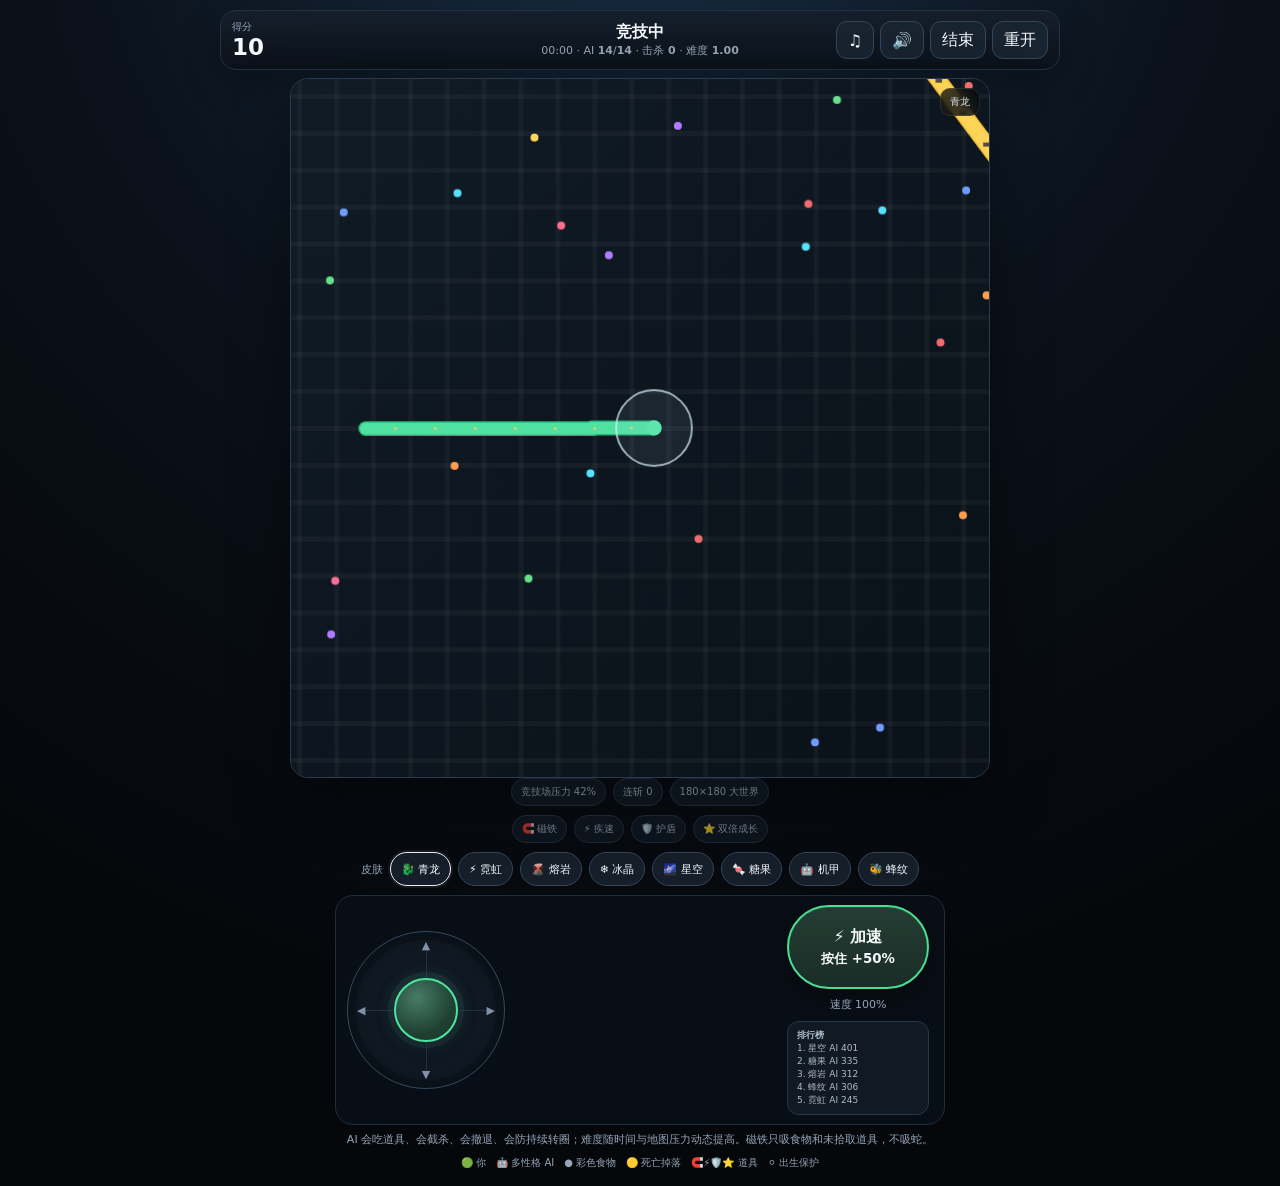
==== snake/index.html @ d26a011c "Fix mobile controls for Snake Arena V4" ====
<!doctype html>
<html lang="zh-CN">
<head>
<meta charset="utf-8">
<meta name="viewport" content="width=device-width,initial-scale=1,maximum-scale=1,user-scalable=no,viewport-fit=cover">
<meta name="theme-color" content="#071017">
<title>贪吃蛇·大世界竞技 V4</title>
<style>
:root{color-scheme:dark;--bg:#06090d;--panel:#101720;--line:#2a394a;--text:#f5f8fb;--muted:#95a5b8;--green:#35e486;--red:#f04e5d;--gold:#ffd568}
*{box-sizing:border-box}html,body{margin:0;min-height:100%;overscroll-behavior:none;background:radial-gradient(circle at 50% -12%,#193047 0,#0b121b 38%,#05070b 78%);color:var(--text);font-family:Inter,system-ui,-apple-system,"Segoe UI","Microsoft YaHei",sans-serif}button{font:inherit;color:inherit;-webkit-tap-highlight-color:transparent}
.wrap{max-width:860px;margin:auto;padding:10px 10px calc(16px + env(safe-area-inset-bottom))}.top{display:grid;grid-template-columns:1fr auto 1fr;align-items:center;gap:8px;margin-bottom:8px;padding:9px 11px;border:1px solid #223143;border-radius:16px;background:linear-gradient(180deg,rgba(21,31,43,.94),rgba(10,16,24,.94));box-shadow:0 12px 36px rgba(0,0,0,.28)}
.stat{justify-self:start}.stat small{display:block;color:var(--muted);font-size:10px}.stat strong{font-size:23px}.center{text-align:center;min-width:230px}.status{font-weight:900;letter-spacing:.02em}.sub{font-size:11px;color:var(--muted);line-height:1.45}.top-actions{justify-self:end;display:flex;gap:6px}.icon-btn,#restart,#stop{min-height:38px;padding:0 11px;border:1px solid #34465a;border-radius:11px;background:#182330;cursor:pointer}.icon-btn.off{opacity:.55}
.stage{position:relative;max-width:700px;margin:auto}canvas{display:block;width:100%;aspect-ratio:1/1;border:1px solid #2b3b4f;border-radius:18px;background:#0d1117;box-shadow:0 22px 60px rgba(0,0,0,.42);touch-action:none}.corner-badge{position:absolute;right:10px;top:10px;padding:6px 9px;border-radius:10px;font-size:10px;color:#d3deeb;background:rgba(4,8,13,.72);border:1px solid rgba(255,255,255,.09);backdrop-filter:blur(8px);pointer-events:none}.kill-banner{position:absolute;left:50%;top:21%;transform:translate(-50%,-50%) scale(.75);padding:9px 18px;border-radius:999px;background:rgba(8,14,22,.82);border:1px solid rgba(255,216,104,.65);color:#ffe784;font-size:23px;font-weight:1000;letter-spacing:.08em;opacity:0;pointer-events:none;text-shadow:0 0 22px rgba(255,209,67,.65);transition:.18s ease;white-space:nowrap}.kill-banner.show{opacity:1;transform:translate(-50%,-50%) scale(1)}
.note{text-align:center;color:var(--muted);font-size:11px;margin:7px 0 9px}.powerbar,.skinbar,.meta{display:flex;justify-content:center;gap:7px;flex-wrap:wrap;max-width:700px;margin:0 auto 9px}.effect,.meta span{display:inline-flex;align-items:center;gap:4px;min-height:28px;padding:0 9px;border-radius:999px;background:#111a24;border:1px solid #2b394b;color:#aab8c8;font-size:10px;opacity:.62}.effect.on{opacity:1;border-color:#79a8dd;box-shadow:0 0 15px rgba(89,164,255,.13);color:#fff}.skinlabel{font-size:11px;color:var(--muted);align-self:center}.skin{min-height:34px;padding:0 10px;border-radius:999px;border:1px solid #344559;background:#151e29;cursor:pointer;transition:.12s ease;font-size:11px}.skin.active{border-color:#e6edf7;box-shadow:0 0 0 2px rgba(255,255,255,.07)}
.controls{display:flex;justify-content:space-between;align-items:center;gap:18px;max-width:610px;margin:7px auto 0;padding:9px 11px;border:1px solid #202d3b;border-radius:18px;background:rgba(10,16,24,.75)}.joy{width:158px;height:158px;flex:0 0 158px;border-radius:50%;position:relative;touch-action:none;user-select:none;background:radial-gradient(circle at center,#1b2734 0 34%,#111923 35% 63%,#0d141d 64%);border:1px solid #34495e;box-shadow:inset 0 0 28px rgba(0,0,0,.36)}.joy:before,.joy:after{content:"";position:absolute;background:#334357;opacity:.6}.joy:before{left:50%;top:18px;bottom:18px;width:1px}.joy:after{top:50%;left:18px;right:18px;height:1px}.joy span{position:absolute;color:#8192a8;font-size:11px;z-index:1}.joy .up{top:7px;left:50%;transform:translateX(-50%)}.joy .down{bottom:7px;left:50%;transform:translateX(-50%)}.joy .left{left:9px;top:50%;transform:translateY(-50%)}.joy .right{right:9px;top:50%;transform:translateY(-50%)}.stick{position:absolute;width:64px;height:64px;left:46px;top:46px;border-radius:50%;z-index:2;background:radial-gradient(circle at 36% 30%,#477c67,#1f4134 62%,#173126);border:2px solid #4ce59c;box-shadow:0 5px 18px rgba(0,0,0,.35),0 0 20px rgba(53,228,134,.18);pointer-events:none}.rightbox{display:flex;flex-direction:column;align-items:center;gap:8px;min-width:150px}.boost{width:142px;height:84px;border-radius:44px;background:linear-gradient(180deg,#243d33,#1a2d26);border:2px solid #48df92;font-weight:900;touch-action:none;user-select:none;cursor:pointer;box-shadow:inset 0 1px 0 rgba(255,255,255,.07),0 10px 26px rgba(0,0,0,.28)}.boost.active{transform:scale(.98);background:linear-gradient(180deg,#315b49,#244536);box-shadow:0 0 24px rgba(53,228,134,.16)}.leader{width:142px;padding:7px 9px;border:1px solid #28384a;border-radius:12px;background:#111923;color:#aebccc;font-size:9px;line-height:1.45}.legend{display:flex;justify-content:center;gap:10px;flex-wrap:wrap;color:var(--muted);font-size:10px;margin-top:8px}
@media(max-width:620px){.wrap{padding:6px 6px calc(12px + env(safe-area-inset-bottom))}.top{grid-template-columns:auto 1fr auto;padding:7px 8px}.center{min-width:0}.center .sub{font-size:9px}.icon-btn{padding:0 9px}#restart,#stop{min-height:34px;padding:0 7px;font-size:10px}.controls{gap:8px;padding:8px}.joy{width:144px;height:144px;flex-basis:144px}.stick{width:60px;height:60px;left:41px;top:41px}.boost{width:122px;height:74px}.rightbox{min-width:126px}.leader{width:122px}.skin{padding:0 8px}.kill-banner{font-size:19px}.note{font-size:9px}}
</style>
</head>
<body>
<div class="wrap" id="app">
  <div class="top">
    <div class="stat"><small>得分</small><strong id="score">0</strong></div>
    <div class="center"><div class="status" id="status">竞技中</div><div class="sub"><span id="clock">00:00</span> · AI <b id="alive">0</b>/<b id="targetAI">0</b> · 击杀 <b id="kills">0</b> · 难度 <b id="difficulty">1.00</b></div></div>
    <div class="top-actions"><button class="icon-btn" id="musicBtn" type="button">♫</button><button class="icon-btn" id="sfxBtn" type="button">🔊</button><button id="stop" type="button">结束</button><button id="restart" type="button">重开</button></div>
  </div>
  <div class="stage"><canvas id="board" width="700" height="700"></canvas><div class="corner-badge" id="skinName">青龙</div><div class="kill-banner" id="killBanner">双杀</div></div>
  <div class="meta"><span id="pressureLabel">竞技场压力 0%</span><span id="streakLabel">连斩 0</span><span>180×180 大世界</span></div>
  <div class="powerbar"><span class="effect" id="fxMagnet">🧲 磁铁</span><span class="effect" id="fxSpeed">⚡ 疾速</span><span class="effect" id="fxShield">🛡️ 护盾</span><span class="effect" id="fxGrowth">⭐ 双倍成长</span></div>
  <div class="skinbar"><span class="skinlabel">皮肤</span><button class="skin active" data-skin="qinglong">🐉 青龙</button><button class="skin" data-skin="neon">⚡ 霓虹</button><button class="skin" data-skin="lava">🌋 熔岩</button><button class="skin" data-skin="ice">❄️ 冰晶</button><button class="skin" data-skin="star">🌌 星空</button><button class="skin" data-skin="candy">🍬 糖果</button><button class="skin" data-skin="mech">🤖 机甲</button><button class="skin" data-skin="bee">🐝 蜂纹</button></div>
  <div class="controls"><div class="joy" id="joy" tabindex="0"><span class="up">▲</span><span class="down">▼</span><span class="left">◀</span><span class="right">▶</span><div class="stick" id="stick"></div></div><div class="rightbox"><button class="boost" id="boost">⚡ 加速<br><small>按住 +50%</small></button><div class="sub" id="speed">速度 100%</div><div class="leader" id="leader">排行榜加载中…</div></div></div>
  <div class="note">AI 会吃道具、会截杀、会撤退、会防持续转圈；难度随时间与地图压力动态提高。磁铁只吸食物和未拾取道具，不吸蛇。</div>
  <div class="legend"><span>🟢 你</span><span>🤖 多性格 AI</span><span>● 彩色食物</span><span>🟡 死亡掉落</span><span>🧲⚡🛡️⭐ 道具</span><span>⚪ 出生保护</span></div>
</div>
<script>
(()=>{"use strict";
const $=id=>document.getElementById(id),root=$("app"),cv=$("board"),ctx=cv.getContext("2d",{alpha:false}),CW=cv.width,CH=cv.height;
if(root.dataset.ready)return;root.dataset.ready="1";
const scoreEl=$("score"),aliveEl=$("alive"),killsEl=$("kills"),statusEl=$("status"),clockEl=$("clock"),difficultyEl=$("difficulty"),targetAIEl=$("targetAI"),pressureEl=$("pressureLabel"),streakEl=$("streakLabel"),joy=$("joy"),stick=$("stick"),boostBtn=$("boost"),speedEl=$("speed"),skinNameEl=$("skinName"),killBanner=$("killBanner"),leaderEl=$("leader"),musicBtn=$("musicBtn"),sfxBtn=$("sfxBtn");
const fxEls={magnet:$("fxMagnet"),speed:$("fxSpeed"),shield:$("fxShield"),growth:$("fxGrowth")},skinBtns=[...document.querySelectorAll(".skin")];
const WORLD=180,SCALE=18.5,BASE_SPEED=6.15,BOOST=1.5,TURN_RATE=4.35,AI_BASE_SPEED=5.75,PLAYER_R=.43,BODY_R=.47,TRAIL_GAP=.18,DROP_SPACING=.76,SPAWN_PROTECT=2.2,PLAYER_RESPAWN=2.3,BASE_FOOD_TARGET=480,POWERUP_TARGET=8,POWERUP_PICKUP_R=1.2,MAGNET_RADIUS=10.5,POWERUP_TYPES=["magnet","speed","shield","growth"],POWERUP_DURATION={magnet:8,speed:6,growth:8};
const FOOD_COLORS=["#55e3ff","#ffd85a","#ff6c93","#b27cff","#67e08a","#ff9d50","#6f9cff","#f16b6f"],SKINS={qinglong:{name:"青龙",body:"#29b77f",head:"#53e6a7",accent:"#efd267"},neon:{name:"霓虹",body:"#4f69ff",head:"#6bf4ff",accent:"#e85dff"},lava:{name:"熔岩",body:"#5a2018",head:"#ff6b2c",accent:"#ffd166"},ice:{name:"冰晶",body:"#75d8ff",head:"#c9f4ff",accent:"#ffffff"},star:{name:"星空",body:"#302b78",head:"#625bd8",accent:"#f2edff"},candy:{name:"糖果",body:"#ff79b8",head:"#ffb7da",accent:"#7ef1ea"},mech:{name:"机甲",body:"#667585",head:"#aebdca",accent:"#f2c14f"},bee:{name:"蜂纹",body:"#efbd35",head:"#ffd75d",accent:"#23272e"}};
const PERSONALITIES=["grow","hunter","survivor","opportunist","power"],PWEIGHTS=[.25,.25,.2,.15,.15];
let player,ais=[],foods=[],powerups=[],score=0,kills=0,cam={x:90,y:90},targetAngle=0,last=performance.now(),raf=0,joyPointer=null,boosting=false,ended=false,started=true,playerRespawn=0,currentSkin="qinglong",effects={magnet:0,speed:0,growth:0,shield:0},powerupSpawnTimer=0,elapsed=0,spawnTicker=0,uiTicker=0,killStreak=0,comboCount=0,lastKillAt=-999,comboTimer=0,bannerTimer=0,totalDeaths=0,currentTargetAI=14,currentDifficulty=1,currentPressure=0,gameStopped=false,fps=60,fpsAcc=0,fpsFrames=0,audioCtx=null,musicTimer=null,musicStep=0,sfxOn=true,musicOn=true;
const dist=(a,b)=>Math.hypot(a.x-b.x,a.y-b.y),d2=(a,b)=>{const x=a.x-b.x,y=a.y-b.y;return x*x+y*y},clamp=(v,a,b)=>Math.max(a,Math.min(b,v));
function wrapAngle(a){while(a>Math.PI)a-=Math.PI*2;while(a<-Math.PI)a+=Math.PI*2;return a}function turnToward(a,b,m){return a+clamp(wrapAngle(b-a),-m,m)}function inside(q,m=.5){return q.x>=m&&q.y>=m&&q.x<=WORLD-m&&q.y<=WORLD-m}function randomPoint(m=5){return{x:m+Math.random()*(WORLD-2*m),y:m+Math.random()*(WORLD-2*m)}}function fmtTime(s){return String(Math.floor(s/60)).padStart(2,"0")+":"+String(Math.floor(s%60)).padStart(2,"0")}
function unlockAudio(){if(!audioCtx){try{audioCtx=new (window.AudioContext||window.webkitAudioContext)()}catch(e){}}if(audioCtx&&audioCtx.state==="suspended")audioCtx.resume().catch(()=>{});if(musicOn&&audioCtx&&!musicTimer)startMusic()}function tone(f=440,d=.08,g=.03,type="sine",delay=0){if(!audioCtx||!sfxOn)return;const t=audioCtx.currentTime+delay,o=audioCtx.createOscillator(),v=audioCtx.createGain();o.type=type;o.frequency.setValueAtTime(f,t);v.gain.setValueAtTime(g,t);v.gain.exponentialRampToValueAtTime(.0001,t+d);o.connect(v);v.connect(audioCtx.destination);o.start(t);o.stop(t+d+.02)}function sfx(k){if(k==="food")tone(620,.045,.017);else if(k==="power"){tone(520,.08,.035,"triangle");tone(780,.1,.025,"triangle",.05)}else if(k==="kill"){tone(220,.08,.045,"square");tone(440,.12,.035,"triangle",.05)}else if(k==="death"){tone(170,.22,.05,"sawtooth");tone(95,.28,.03,"triangle",.09)}else if(k==="shield"){tone(760,.1,.035);tone(980,.13,.025,"sine",.04)}else if(k==="boost")tone(390,.06,.02,"square");else if(k==="milestone"){tone(420,.12,.045,"square");tone(620,.14,.035,"triangle",.07);tone(840,.18,.03,"sine",.14)}}function startMusic(){if(!audioCtx||musicTimer||!musicOn)return;const notes=[220,277,330,440,330,277,247,370];musicTimer=setInterval(()=>{if(!musicOn||!audioCtx)return;const t=audioCtx.currentTime,o=audioCtx.createOscillator(),g=audioCtx.createGain();o.type="triangle";o.frequency.value=notes[musicStep++%notes.length];g.gain.setValueAtTime(.012,t);g.gain.exponentialRampToValueAtTime(.0001,t+.13);o.connect(g);g.connect(audioCtx.destination);o.start(t);o.stop(t+.15)},180)}function stopMusic(){if(musicTimer){clearInterval(musicTimer);musicTimer=null}}
function bodyWidth(s){return Math.min(26,10.5+Math.max(0,s.lengthPts-70)*.035)}function seedTrail(s,n){s.trail=[];for(let i=0;i<n;i++)s.trail.push({x:s.x-Math.cos(s.angle)*TRAIL_GAP*i,y:s.y-Math.sin(s.angle)*TRAIL_GAP*i})}function pSpeed(){return 1+(boosting?.5:0)+(effects.speed>0?.3:0)}function aiSpeed(a){return 1+(a.effects.speed>0?.3:0)+(a.sprintTimer>0?.28:0)}
function makePlayer(){const s={id:"player",x:90,y:90,angle:0,trail:[],lengthPts:105,spawnProtect:SPAWN_PROTECT,skin:currentSkin};seedTrail(s,70);return s}function safeSpawn(forPlayer=false){for(let i=0;i<120;i++){const p=randomPoint(12);if(ais.every(a=>!a.alive||dist(p,a)>(forPlayer?13:6))&&(!player||forPlayer||dist(p,player)>15))return p}return randomPoint(15)}function sizeProfile(){const r=Math.random();return r<.35?["small",75+Math.random()*50]:r<.7?["medium",130+Math.random()*85]:r<.92?["large",220+Math.random()*125]:["giant",360+Math.random()*125]}function weighted(){let r=Math.random(),a=0;for(let i=0;i<PWEIGHTS.length;i++){a+=PWEIGHTS[i];if(r<=a)return PERSONALITIES[i]}return"grow"}function eliteRate(){return clamp(.04+(elapsed/900)*.22+performanceAdjust()*.45,.04,.30)}
function makeAI(){const p=safeSpawn(),[sizeTier,len]=sizeProfile(),personality=weighted(),elite=Math.random()<eliteRate();const a={id:"ai_"+Math.random().toString(36).slice(2),x:p.x,y:p.y,angle:Math.random()*Math.PI*2,trail:[],lengthPts:len,alive:true,respawn:0,spawnProtect:SPAWN_PROTECT,target:null,targetCooldown:0,wobble:Math.random()*20,aiSampleTimer:0,aiHistory:[],escapeTimer:0,escapeAngle:0,antiLoopTriggers:0,personality,elite,sizeTier,skin:Object.keys(SKINS)[Math.floor(Math.random()*8)],effects:{magnet:0,speed:0,growth:0,shield:0},sprintTimer:0,sprintCooldown:2+Math.random()*5,lastProgressX:p.x,lastProgressY:p.y,progressTimer:0};seedTrail(a,Math.min(420,Math.max(48,Math.round(len*.72))));return a}
function newFood(drop=false,x=null,y=null){const p=x==null?randomPoint(4):{x,y};return{x:p.x,y:p.y,drop,color:drop?"#f5be52":FOOD_COLORS[Math.floor(Math.random()*FOOD_COLORS.length)],value:drop?1.4:1}}function newPowerup(type=null,x=null,y=null){const p=x==null?randomPoint(10):{x,y};return{x:p.x,y:p.y,type:type||POWERUP_TYPES[Math.floor(Math.random()*4)],phase:Math.random()*Math.PI*2}}
function performanceAdjust(){const live=ais.filter(a=>a.alive),avg=live.reduce((s,a)=>s+a.lengthPts,0)/Math.max(1,live.length);return clamp((avg?Math.max(0,player.lengthPts/avg-1)*.06:0)+killStreak*.006,0,.12)}function baseDifficulty(){const t=elapsed/60;if(t<3)return 1+t/3*.28;if(t<7)return 1.28+(t-3)/4*.34;if(t<12)return 1.62+(t-7)/5*.36;return Math.min(2.35,1.98+(t-12)/8*.37)}function desiredAIByTime(){const t=elapsed/60;let n=t<3?14+t/3*3:t<7?17+(t-3)/4*5:t<12?22+(t-7)/5*5:27+Math.min(3,(t-12)/5*3);return Math.round(clamp(n,14,30))}function arenaPressure(){const live=ais.filter(a=>a.alive),big=live.filter(a=>a.lengthPts>=220).length,giant=live.filter(a=>a.lengthPts>=360).length,elite=live.filter(a=>a.elite).length,total=live.reduce((s,a)=>s+a.lengthPts,0);return clamp((live.length/30)*.42+(total/(30*190))*.3+(big/10)*.1+(giant/5)*.08+(elite/8)*.1,0,1.25)}function recomputeDifficulty(){currentPressure=arenaPressure();currentDifficulty=clamp(baseDifficulty()+performanceAdjust(),1,2.45);let target=desiredAIByTime();if(currentPressure>.92)target-=2;else if(currentPressure<.5&&elapsed>180)target+=1;currentTargetAI=Math.round(clamp(target,14,30))}function ensureAISupply(){recomputeDifficulty();if(ais.filter(a=>a.alive).length>=currentTargetAI)return;const dead=ais.find(a=>!a.alive&&a.respawn<=0);if(dead)respawnAI(dead);else if(ais.length<30)ais.push(makeAI())}
function updateEffectUI(){const l={magnet:effects.magnet>0?`🧲 磁铁 ${effects.magnet.toFixed(1)}s`:"🧲 磁铁",speed:effects.speed>0?`⚡ 疾速 ${effects.speed.toFixed(1)}s`:"⚡ 疾速",shield:effects.shield>0?`🛡️ 护盾 ×${effects.shield}`:"🛡️ 护盾",growth:effects.growth>0?`⭐ 双倍成长 ${effects.growth.toFixed(1)}s`:"⭐ 双倍成长"};for(const k of POWERUP_TYPES){fxEls[k].textContent=l[k];fxEls[k].classList.toggle("on",effects[k]>0)}speedEl.textContent=`速度 ${Math.round(pSpeed()*100)}%`}function setBoost(v){const n=!!v&&!ended&&!gameStopped;if(n&&!boosting)sfx("boost");boosting=n;boostBtn.classList.toggle("active",n);updateEffectUI()}function activatePower(actor,type,isPlayer=false){const e=isPlayer?effects:actor.effects;if(type==="magnet")e.magnet=Math.max(e.magnet,8);else if(type==="speed")e.speed=Math.max(e.speed,6);else if(type==="growth")e.growth=Math.max(e.growth,8);else if(type==="shield")e.shield=Math.min(2,e.shield+1);if(isPlayer){statusEl.textContent={magnet:"磁铁开启",speed:"疾速开启",shield:"获得护盾",growth:"双倍成长开启"}[type];sfx("power");updateEffectUI()}}function updateEffects(e,dt){for(const k of["magnet","speed","growth"])e[k]=Math.max(0,e[k]-dt)}function collectPowerups(actor,isPlayer=false){for(let i=powerups.length-1;i>=0;i--)if(d2(actor,powerups[i])<=POWERUP_PICKUP_R**2){const t=powerups[i].type;powerups.splice(i,1);activatePower(actor,t,isPlayer)}}function applyMagnet(actor,e,dt){if(e.magnet<=0)return;const rr=MAGNET_RADIUS**2,pull=o=>{const dd=d2(actor,o);if(dd>rr||dd<.0001)return;const d=Math.sqrt(dd),q=(2+(MAGNET_RADIUS-d)*1.7)*dt;o.x+=(actor.x-o.x)/d*q;o.y+=(actor.y-o.y)/d*q};foods.forEach(pull);powerups.forEach(pull)}function consumeShield(actor,isPlayer,why){const e=isPlayer?effects:actor.effects;if(e.shield<=0)return false;e.shield--;actor.spawnProtect=Math.max(actor.spawnProtect,.85);if(isPlayer){statusEl.textContent="护盾抵挡："+why;sfx("shield");updateEffectUI()}return true}
function setSkin(n){if(!SKINS[n])return;currentSkin=n;if(player)player.skin=n;skinBtns.forEach(b=>b.classList.toggle("active",b.dataset.skin===n));skinNameEl.textContent=SKINS[n].name}
function reset(){cancelAnimationFrame(raf);elapsed=0;score=0;kills=0;killStreak=0;comboCount=0;lastKillAt=-999;comboTimer=0;bannerTimer=0;totalDeaths=0;effects={magnet:0,speed:0,growth:0,shield:0};foods=[];powerups=[];ais=[];player=makePlayer();cam={x:90,y:90};targetAngle=player.angle;ended=false;started=true;gameStopped=false;playerRespawn=0;for(let i=0;i<14;i++)ais.push(makeAI());for(let i=0;i<BASE_FOOD_TARGET;i++)foods.push(newFood());for(let i=0;i<POWERUP_TARGET;i++)powerups.push(newPowerup());setBoost(false);statusEl.textContent="竞技中";last=performance.now();recomputeDifficulty();updateUI();raf=requestAnimationFrame(loop)}
function addTrail(s){const p={x:s.x,y:s.y};if(!s.trail.length||dist(p,s.trail[0])>=TRAIL_GAP)s.trail.unshift(p);const cap=Math.min(650,Math.max(48,Math.round(s.lengthPts)));if(s.trail.length>cap)s.trail.length=cap}function hitTrail(p,t,skip=0,r=.5){const rr=r*r;for(let i=skip;i<t.length;i+=3)if(d2(p,t[i])<rr)return true;return false}function eatFood(a,isPlayer){let ate=0;for(let i=foods.length-1;i>=0;i--)if(d2(a,foods[i])<.76**2){const f=foods[i];foods.splice(i,1);ate++;if(isPlayer){score+=f.drop?14:10;player.lengthPts=Math.min(620,player.lengthPts+(effects.growth>0?10:5)*(f.drop?1.18:1));if(ate===1)sfx("food")}else a.lengthPts=Math.min(650,a.lengthPts+4*f.value*(a.effects.growth>0?2:1))}if(isPlayer&&ate)scoreEl.textContent=Math.round(score)}function replenishFood(){let n=foods.filter(f=>!f.drop).length,target=Math.round(BASE_FOOD_TARGET+clamp(currentDifficulty-1,0,1.4)*85);while(n<target){foods.push(newFood());n++}if(foods.length>1500){let excess=foods.length-1500;for(let i=0;i<foods.length&&excess>0;)foods[i].drop?(foods.splice(i,1),excess--):i++}}function replenishPowerups(dt){if(powerups.length>=POWERUP_TARGET){powerupSpawnTimer=0;return}powerupSpawnTimer-=dt;if(powerupSpawnTimer<=0){powerups.push(newPowerup());powerupSpawnTimer=1.5+Math.random()*2.5}}function dropBody(s){if(foods.length>=1500)return;const step=Math.max(2,Math.round(DROP_SPACING/TRAIL_GAP));for(let i=0;i<s.trail.length&&foods.length<1500;i+=step){const p=s.trail[i];if(inside(p,1))foods.push(newFood(true,p.x,p.y))}}
function showBanner(t,strong=false){killBanner.textContent=t;killBanner.classList.add("show");bannerTimer=strong?1.8:1.2;sfx(strong?"milestone":"kill")}function recordKill(){kills++;killStreak++;comboCount=elapsed-lastKillAt<=8?comboCount+1:1;lastKillAt=elapsed;comboTimer=8;const names={2:"双杀",3:"三杀",4:"四杀",5:"五杀"};if(names[comboCount])showBanner(names[comboCount],comboCount>=4);if(killStreak===10)showBanner("十连斩",true);if(killStreak===15)showBanner("十五连斩",true);score+=25;streakEl.textContent=`连斩 ${killStreak}`}function killAI(a,msg,credit=false){if(!a.alive)return;dropBody(a);a.alive=false;a.respawn=3.2+Math.random()*2.2;a.trail=[];a.target=null;if(credit)recordKill();statusEl.textContent=msg}function respawnAI(a){Object.assign(a,makeAI())}function respawnPlayer(){const p=safeSpawn(true);player.x=p.x;player.y=p.y;player.angle=Math.random()*Math.PI*2;targetAngle=player.angle;player.lengthPts=105;player.spawnProtect=SPAWN_PROTECT;seedTrail(player,70);ended=false;started=true;playerRespawn=0;cam={x:player.x,y:player.y};statusEl.textContent="已复活 · 全身保护圈"}function diePlayer(msg){if(ended)return;dropBody(player);ended=true;started=false;playerRespawn=PLAYER_RESPAWN;setBoost(false);totalDeaths++;effects={magnet:0,speed:0,growth:0,shield:0};killStreak=0;comboCount=0;streakEl.textContent="连斩 0";sfx("death");statusEl.textContent=msg+" · 2.3秒后复活"}
function nearestFood(a,drop=false){let b=null,bd=Infinity;for(const f of foods){const dd=d2(a,f)*(drop&&f.drop?.42:1);if(dd<bd){b=f;bd=dd}}return b}function nearestPower(a){let b=null,bd=Infinity;for(const p of powerups){const dd=d2(a,p);if(dd<bd){b=p;bd=dd}}return b}function threat(a){let b=null,bs=-1e9;const list=[];if(!ended&&player.spawnProtect<=0)list.push(player);for(const o of ais)if(o!==a&&o.alive&&o.spawnProtect<=0)list.push(o);for(const o of list){const d=dist(a,o);if(d>42)continue;const sc=(1-d/42)*.55+clamp(o.lengthPts/250,0,.9)*.22+(o.lengthPts<a.lengthPts*1.1?.25:-.05)+Math.random()*.04;if(sc>bs){b=o;bs=sc}}return b}function danger(a,ang,look=2.6){const p={x:a.x+Math.cos(ang)*look,y:a.y+Math.sin(ang)*look};if(!inside(p,1.4))return true;if(!ended&&hitTrail(p,player.trail,9,.76))return true;for(const o of ais)if(o!==a&&o.alive&&dist(a,o)<20&&hitTrail(p,o.trail,9,.76))return true;return false}function escape(a,sgn=1){a.escapeTimer=1.7+Math.random()*.7;a.escapeAngle=wrapAngle(a.angle-(sgn||1)*(1+Math.random()*.35));if(danger(a,a.escapeAngle,3.3))a.escapeAngle=wrapAngle(a.angle+(sgn||1)*(1+Math.random()*.35));a.target=null;a.aiHistory=[];a.antiLoopTriggers++}function monitorLoop(a,dt){a.aiSampleTimer-=dt;a.progressTimer+=dt;if(a.progressTimer>=2.6){if(Math.hypot(a.x-a.lastProgressX,a.y-a.lastProgressY)<4.4)escape(a,Math.random()<.5?-1:1);a.lastProgressX=a.x;a.lastProgressY=a.y;a.progressTimer=0}if(a.aiSampleTimer>0)return;a.aiSampleTimer=.24;a.aiHistory.push({x:a.x,y:a.y,angle:a.angle});if(a.aiHistory.length>17)a.aiHistory.shift();if(a.aiHistory.length<11)return;let signed=0,abs=0;for(let i=1;i<a.aiHistory.length;i++){const d=wrapAngle(a.aiHistory[i].angle-a.aiHistory[i-1].angle);signed+=d;abs+=Math.abs(d)}const f=a.aiHistory[0],net=Math.hypot(a.x-f.x,a.y-f.y);if((Math.abs(signed)>Math.PI*1.5&&net<10.8)||(abs>Math.PI*2.15&&net<7.8)||(net<3.2&&a.aiHistory.length>=14))escape(a,Math.sign(signed)||1)}
function chooseAI(a,dt,time){if(a.escapeTimer>0){a.escapeTimer=Math.max(0,a.escapeTimer-dt);return a.escapeAngle}a.targetCooldown-=dt;if(a.targetCooldown<=0||!a.target){a.targetCooldown=clamp((a.elite?.62:.92)/currentDifficulty*(.85+Math.random()*.35),.18,.95);const pu=nearestPower(a),th=threat(a);if(a.personality==="power"&&pu&&dist(a,pu)<34)a.target={k:"p",o:pu};else if(a.personality==="hunter"&&th)a.target={k:"t",o:th};else a.target={k:"f",o:nearestFood(a,a.personality==="opportunist")}}let d=a.angle;if(a.target&&a.target.o){const o=a.target.o;if(a.target.k==="t"){const h=clamp(.55+(currentDifficulty-1)*.38+(a.elite?.28:0),.55,1.45);d=Math.atan2(o.y+Math.sin(o.angle||0)*(o===player?BASE_SPEED:AI_BASE_SPEED)*h-a.y,o.x+Math.cos(o.angle||0)*(o===player?BASE_SPEED:AI_BASE_SPEED)*h-a.x);if(a.sprintCooldown<=0&&dist(a,o)<18&&Math.random()<.02*currentDifficulty){a.sprintTimer=.8+Math.random()*.5;a.sprintCooldown=4+Math.random()*4}}else d=Math.atan2(o.y-a.y,o.x-a.x)}d+=Math.sin(time*.0011+a.wobble)*(.035+(a.elite?.01:.025));if(!danger(a,d))return d;for(const z of[a.angle,a.angle-.25,a.angle+.25,a.angle-.5,a.angle+.5,a.angle-.82,a.angle+.82,a.angle-1.15,a.angle+1.15])if(!danger(a,z))return z;escape(a,Math.random()<.5?-1:1);return a.escapeAngle}
function updatePlayer(dt){player.spawnProtect=Math.max(0,player.spawnProtect-dt);updateEffects(effects,dt);player.angle=turnToward(player.angle,targetAngle,TURN_RATE*dt);const v=BASE_SPEED*pSpeed();player.x+=Math.cos(player.angle)*v*dt;player.y+=Math.sin(player.angle)*v*dt;applyMagnet(player,effects,dt);addTrail(player);eatFood(player,true);collectPowerups(player,true);if(!inside(player,PLAYER_R)){if(consumeShield(player,true,"边界碰撞")){player.x=clamp(player.x,1.5,WORLD-1.5);player.y=clamp(player.y,1.5,WORLD-1.5);targetAngle=player.angle=wrapAngle(player.angle+Math.PI*.85);return}diePlayer("撞到边界");return}if(player.spawnProtect>0)return;for(const a of ais){if(!a.alive||a.spawnProtect>0)continue;if(dist(player,a)<.68){const ps=effects.shield>0,as=a.effects.shield>0;if(ps&&!as){consumeShield(player,true,"正面碰撞");killAI(a,"护盾反杀 AI",true);return}if(as&&!ps){consumeShield(a,false,"正面碰撞");diePlayer("正面撞上带盾 AI");return}if(ps&&as){consumeShield(player,true,"正面碰撞");consumeShield(a,false,"正面碰撞");return}killAI(a,"正面相撞",false);diePlayer("正面撞上 AI");return}if(hitTrail(player,a.trail,8,BODY_R+.06)){if(consumeShield(player,true,"撞到 AI 身体"))return;diePlayer("撞到 AI 身体");return}}}
function updateAI(a,dt,time){if(!a.alive){a.respawn-=dt;return}a.spawnProtect=Math.max(0,a.spawnProtect-dt);updateEffects(a.effects,dt);a.sprintCooldown=Math.max(0,a.sprintCooldown-dt);a.sprintTimer=Math.max(0,a.sprintTimer-dt);monitorLoop(a,dt);const d=chooseAI(a,dt,time),pen=clamp((a.lengthPts-100)/650,0,.3);a.angle=turnToward(a.angle,d,(1.65+currentDifficulty*.24+(a.elite?.25:0))*(1-pen)*dt);const v=AI_BASE_SPEED*aiSpeed(a)*(a.elite?1.025:1);a.x+=Math.cos(a.angle)*v*dt;a.y+=Math.sin(a.angle)*v*dt;applyMagnet(a,a.effects,dt);addTrail(a);eatFood(a,false);collectPowerups(a,false);if(!inside(a,.44)){if(consumeShield(a,false,"边界")){a.x=clamp(a.x,1.4,WORLD-1.4);a.y=clamp(a.y,1.4,WORLD-1.4);a.angle=wrapAngle(a.angle+Math.PI*.8);return}killAI(a,"AI 撞到边界");return}if(a.spawnProtect>0)return;if(!ended&&player.spawnProtect<=0&&dist(a,player)<.68){const as=a.effects.shield>0,ps=effects.shield>0;if(as&&!ps){consumeShield(a,false,"正面");diePlayer("被 AI 正面截杀");return}if(ps&&!as){consumeShield(player,true,"正面");killAI(a,"护盾反杀 AI",true);return}killAI(a,"正面相撞",false);diePlayer("正面撞上 AI");return}if(!ended&&hitTrail(a,player.trail,8,.55)){killAI(a,"你截杀了一条 AI",true);return}for(const o of ais)if(o!==a&&o.alive&&o.spawnProtect<=0&&dist(a,o)<22&&hitTrail(a,o.trail,8,.55)){killAI(a,"AI 被另一条蛇截杀");return}}
function scr(p){return{x:(p.x-cam.x)*SCALE+CW/2,y:(p.y-cam.y)*SCALE+CH/2}}function visible(p,pad=45){const q=scr(p);return q.x>-pad&&q.y>-pad&&q.x<CW+pad&&q.y<CH+pad}function polyline(s){if(!s.trail.length)return;let p=scr(s.trail[0]);ctx.beginPath();ctx.moveTo(p.x,p.y);for(let i=1;i<s.trail.length;i++){const q=scr(s.trail[i]);if(i<s.trail.length-1){const n=scr(s.trail[i+1]);ctx.quadraticCurveTo(q.x,q.y,(q.x+n.x)/2,(q.y+n.y)/2)}else ctx.lineTo(q.x,q.y)}}function drawWorld(){ctx.fillStyle="#771e27";ctx.fillRect(0,0,CW,CH);const tl=scr({x:0,y:0}),br=scr({x:WORLD,y:WORLD}),g=ctx.createLinearGradient(0,0,CW,CH);g.addColorStop(0,"#101b25");g.addColorStop(1,"#0a1118");ctx.fillStyle=g;ctx.fillRect(tl.x,tl.y,br.x-tl.x,br.y-tl.y);ctx.save();ctx.beginPath();ctx.rect(tl.x,tl.y,br.x-tl.x,br.y-tl.y);ctx.clip();const step=SCALE*2,ox=(((-cam.x*SCALE+CW/2)%step)+step)%step,oy=(((-cam.y*SCALE+CH/2)%step)+step)%step;ctx.strokeStyle="rgba(255,255,255,.035)";for(let x=ox;x<CW;x+=step){ctx.beginPath();ctx.moveTo(x,0);ctx.lineTo(x,CH);ctx.stroke()}for(let y=oy;y<CH;y+=step){ctx.beginPath();ctx.moveTo(0,y);ctx.lineTo(CW,y);ctx.stroke()}ctx.restore();ctx.strokeStyle="#ff5865";ctx.lineWidth=5;ctx.strokeRect(tl.x,tl.y,br.x-tl.x,br.y-tl.y)}function drawSnake(s,isPlayer=false){if(!s.trail.length||!visible(s,180))return;const sk=SKINS[s.skin]||SKINS.qinglong,w=bodyWidth(s),h=scr(s);ctx.save();ctx.lineCap="round";ctx.lineJoin="round";if(s.skin==="neon"){ctx.shadowBlur=18;ctx.shadowColor=sk.accent}if(s.skin==="lava"){ctx.shadowBlur=12;ctx.shadowColor="#ff5126"}ctx.strokeStyle=sk.body;ctx.lineWidth=w+3;polyline(s);ctx.stroke();ctx.shadowBlur=0;ctx.strokeStyle=sk.head;ctx.globalAlpha=.9;ctx.lineWidth=w;polyline(s);ctx.stroke();ctx.globalAlpha=1;for(let i=6;i<s.trail.length;i+=12){const p=scr(s.trail[i]);ctx.fillStyle=sk.accent;ctx.globalAlpha=.78;if(s.skin==="bee")ctx.fillRect(p.x-w*.24,p.y-2,w*.48,4);else if(s.skin==="mech"){ctx.strokeStyle=sk.accent;ctx.lineWidth=1.5;ctx.strokeRect(p.x-3,p.y-3,6,6)}else{ctx.beginPath();ctx.arc(p.x,p.y,Math.max(1.5,w*.13),0,Math.PI*2);ctx.fill()}}ctx.globalAlpha=1;ctx.fillStyle=sk.head;ctx.beginPath();ctx.arc(h.x,h.y,w*.64,0,Math.PI*2);ctx.fill();if(!isPlayer&&s.elite){ctx.strokeStyle="#ffd96a";ctx.lineWidth=1.8;ctx.beginPath();ctx.arc(h.x,h.y,w*.86,0,Math.PI*2);ctx.stroke()}if((isPlayer?effects.shield:s.effects.shield)>0){ctx.strokeStyle="rgba(102,214,255,.8)";ctx.lineWidth=2;ctx.beginPath();ctx.arc(h.x,h.y,w*.92+5,0,Math.PI*2);ctx.stroke()}if(s.spawnProtect>0){ctx.fillStyle="rgba(190,230,255,.08)";ctx.strokeStyle="rgba(220,240,255,.68)";ctx.lineWidth=2;ctx.beginPath();ctx.arc(h.x,h.y,Math.max(38,w*2.9),0,Math.PI*2);ctx.fill();ctx.stroke()}ctx.restore()}function drawPower(p){if(!visible(p,30))return;const q=scr(p),bob=Math.sin(performance.now()*.004+p.phase)*2;ctx.save();ctx.translate(q.x,q.y+bob);ctx.fillStyle="rgba(18,34,49,.94)";ctx.strokeStyle="rgba(156,219,255,.85)";ctx.lineWidth=2;ctx.beginPath();ctx.arc(0,0,15,0,Math.PI*2);ctx.fill();ctx.stroke();ctx.font="15px system-ui";ctx.textAlign="center";ctx.textBaseline="middle";ctx.fillText(p.type==="magnet"?"🧲":p.type==="speed"?"⚡":p.type==="shield"?"🛡️":"⭐",0,.5);ctx.restore()}function draw(){drawWorld();const tl=scr({x:0,y:0}),br=scr({x:WORLD,y:WORLD});ctx.save();ctx.beginPath();ctx.rect(tl.x,tl.y,br.x-tl.x,br.y-tl.y);ctx.clip();for(const f of foods)if(visible(f,18)){const p=scr(f);ctx.fillStyle=f.color;ctx.beginPath();ctx.arc(p.x,p.y,f.drop?5:4,0,Math.PI*2);ctx.fill()}powerups.forEach(drawPower);for(const a of ais)if(a.alive)drawSnake(a,false);if(!ended)drawSnake(player,true);ctx.restore()}
function updateUI(){aliveEl.textContent=ais.filter(a=>a.alive).length;targetAIEl.textContent=currentTargetAI;difficultyEl.textContent=currentDifficulty.toFixed(2);clockEl.textContent=fmtTime(elapsed);pressureEl.textContent=`竞技场压力 ${Math.round(clamp(currentPressure,0,1)*100)}%`;streakEl.textContent=`连斩 ${killStreak}`;scoreEl.textContent=Math.round(score);killsEl.textContent=kills;const rows=[];if(!ended)rows.push({n:"你",l:player.lengthPts});for(const a of ais)if(a.alive)rows.push({n:(a.elite?"★ ":"")+SKINS[a.skin].name+" AI",l:a.lengthPts});rows.sort((a,b)=>b.l-a.l);leaderEl.innerHTML="<b>排行榜</b><br>"+rows.slice(0,5).map((r,i)=>`${i+1}. ${r.n} ${Math.round(r.l)}`).join("<br>")}function step(dt,time){if(gameStopped)return;elapsed+=dt;spawnTicker-=dt;uiTicker-=dt;comboTimer=Math.max(0,comboTimer-dt);if(!comboTimer)comboCount=0;if(bannerTimer>0){bannerTimer=Math.max(0,bannerTimer-dt);if(!bannerTimer)killBanner.classList.remove("show")}if(ended){playerRespawn-=dt;if(playerRespawn<=0)respawnPlayer()}else updatePlayer(dt);for(const a of ais)updateAI(a,dt,time);if(spawnTicker<=0){spawnTicker=.75;ensureAISupply()}replenishFood();replenishPowerups(dt);const f=1-Math.exp(-7*dt);cam.x+=(player.x-cam.x)*f;cam.y+=(player.y-cam.y)*f;if(uiTicker<=0){uiTicker=.25;updateUI()}}function loop(now){const dt=Math.min(.033,(now-last)/1000||.016);last=now;fpsAcc+=dt;fpsFrames++;if(fpsAcc>=1){fps=Math.round(fpsFrames/fpsAcc);fpsAcc=0;fpsFrames=0}step(dt,now);draw();raf=requestAnimationFrame(loop)}
function moveJoy(e){const b=joy.getBoundingClientRect(),dx=e.clientX-(b.left+b.width/2),dy=e.clientY-(b.top+b.height/2),l=Math.hypot(dx,dy)||1,k=Math.min(1,44/l);stick.style.transform=`translate(${dx*k}px,${dy*k}px)`;if(l>5)targetAngle=Math.atan2(dy,dx);unlockAudio()}joy.addEventListener("pointerdown",e=>{joyPointer=e.pointerId;joy.setPointerCapture(e.pointerId);moveJoy(e)});joy.addEventListener("pointermove",e=>{if(e.pointerId===joyPointer)moveJoy(e)});joy.addEventListener("pointerup",e=>{if(e.pointerId===joyPointer){joyPointer=null;stick.style.transform="translate(0,0)"}});joy.addEventListener("pointercancel",e=>{joyPointer=null;stick.style.transform="translate(0,0)"});boostBtn.addEventListener("pointerdown",e=>{unlockAudio();boostBtn.setPointerCapture(e.pointerId);setBoost(true)});boostBtn.addEventListener("pointerup",()=>setBoost(false));boostBtn.addEventListener("pointercancel",()=>setBoost(false));$("restart").onclick=()=>{unlockAudio();reset()};$("stop").onclick=()=>{gameStopped=!gameStopped;statusEl.textContent=gameStopped?"已暂停":"竞技中";$("stop").textContent=gameStopped?"继续":"结束";if(!gameStopped)last=performance.now()};skinBtns.forEach(b=>b.onclick=()=>{unlockAudio();setSkin(b.dataset.skin)});musicBtn.onclick=()=>{unlockAudio();musicOn=!musicOn;musicBtn.classList.toggle("off",!musicOn);musicOn?startMusic():stopMusic()};sfxBtn.onclick=()=>{unlockAudio();sfxOn=!sfxOn;sfxBtn.classList.toggle("off",!sfxOn);sfxBtn.textContent=sfxOn?"🔊":"🔇"};
window.__snakeTest={snapshot:()=>({version:"V4",elapsed,difficulty:currentDifficulty,targetAI:currentTargetAI,pressure:currentPressure,fps,score,kills,killStreak,aliveAI:ais.filter(a=>a.alive).length,totalAI:ais.length,foodCount:foods.length,powerupCount:powerups.length,effects:{...effects},currentSkin,ai:ais.map(a=>({alive:a.alive,lengthPts:a.lengthPts,personality:a.personality,elite:a.elite,skin:a.skin,effects:{...a.effects},antiLoopTriggers:a.antiLoopTriggers,escapeTimer:a.escapeTimer}))}),setElapsed:s=>{elapsed=s;recomputeDifficulty();for(let i=0;i<50;i++)ensureAISupply();updateUI();return window.__snakeTest.snapshot()},testMagnet:()=>{const f=newFood(false,player.x+5,player.y),p=newPowerup("shield",player.x+6,player.y);foods.push(f);powerups.push(p);effects.magnet=8;const before={food:dist(player,f),power:dist(player,p)};applyMagnet(player,effects,.4);return{before,after:{food:dist(player,f),power:dist(player,p)}}},testAIPickup:(i=0,t="shield")=>{const a=ais[i];powerups.push(newPowerup(t,a.x,a.y));collectPowerups(a,false);return{...a.effects}},forceAITrap:(i=0)=>{const a=ais[i];a.aiHistory=[];for(let j=0;j<16;j++)a.aiHistory.push({x:a.x+Math.cos(j*.7)*.25,y:a.y+Math.sin(j*.7)*.25,angle:wrapAngle(a.angle+j*.55)});a.aiSampleTimer=0;monitorLoop(a,.3);return{escapeTimer:a.escapeTimer,antiLoopTriggers:a.antiLoopTriggers}},forceKill:n=>{for(let i=0;i<n;i++){const a=ais.find(x=>x.alive);if(a)killAI(a,"测试击杀",true)}return{kills,killStreak,comboCount,banner:killBanner.textContent}},forceBoundaryShield:()=>{effects.shield=1;player.spawnProtect=0;player.x=.1;updatePlayer(.016);return{ended,shield:effects.shield,x:player.x}},forceDeath:()=>{player.spawnProtect=0;diePlayer("测试死亡");return{ended,foodCount:foods.length,respawn:playerRespawn}},fastForward:(s,dt=.04)=>{for(let i=0;i<Math.ceil(s/dt);i++)step(dt,performance.now()+i*dt*1000);return window.__snakeTest.snapshot()},reset};
setSkin("qinglong");reset();
})();
</script>
</body></html>
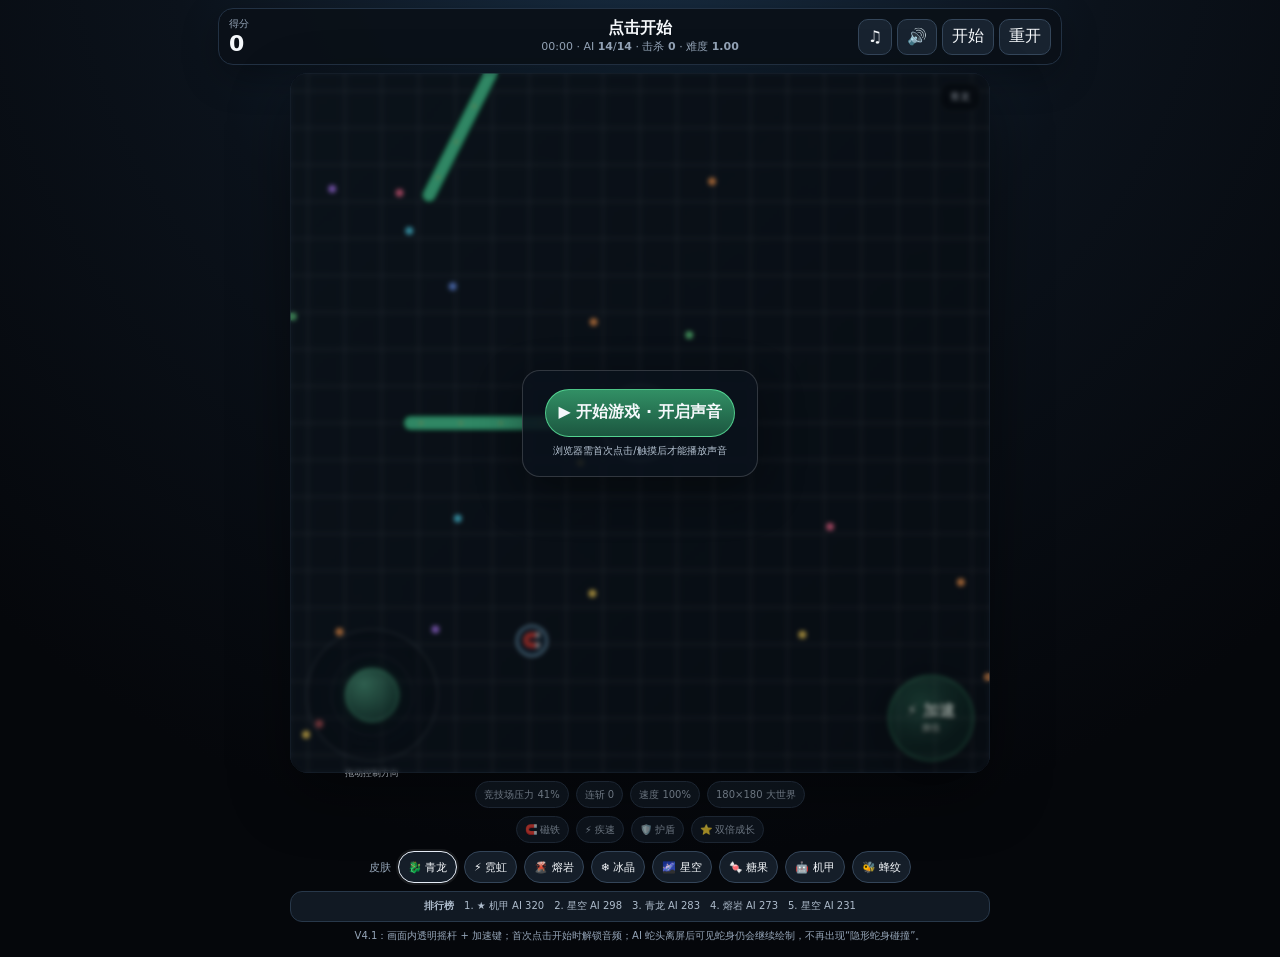
==== commit ed7a9c51: "Fix mobile audio, AI visibility and in-game touch controls" ====
--- a/snake/index.html
+++ b/snake/index.html
@@ -4,65 +4,61 @@
 <meta charset="utf-8">
 <meta name="viewport" content="width=device-width,initial-scale=1,maximum-scale=1,user-scalable=no,viewport-fit=cover">
 <meta name="theme-color" content="#071017">
-<title>贪吃蛇·大世界竞技 V4</title>
+<title>贪吃蛇·大世界竞技 V4.1</title>
 <style>
-:root{color-scheme:dark;--bg:#06090d;--panel:#101720;--line:#2a394a;--text:#f5f8fb;--muted:#95a5b8;--green:#35e486;--red:#f04e5d;--gold:#ffd568}
-*{box-sizing:border-box}html,body{margin:0;min-height:100%;overscroll-behavior:none;background:radial-gradient(circle at 50% -12%,#193047 0,#0b121b 38%,#05070b 78%);color:var(--text);font-family:Inter,system-ui,-apple-system,"Segoe UI","Microsoft YaHei",sans-serif}button{font:inherit;color:inherit;-webkit-tap-highlight-color:transparent}
-.wrap{max-width:860px;margin:auto;padding:10px 10px calc(16px + env(safe-area-inset-bottom))}.top{display:grid;grid-template-columns:1fr auto 1fr;align-items:center;gap:8px;margin-bottom:8px;padding:9px 11px;border:1px solid #223143;border-radius:16px;background:linear-gradient(180deg,rgba(21,31,43,.94),rgba(10,16,24,.94));box-shadow:0 12px 36px rgba(0,0,0,.28)}
-.stat{justify-self:start}.stat small{display:block;color:var(--muted);font-size:10px}.stat strong{font-size:23px}.center{text-align:center;min-width:230px}.status{font-weight:900;letter-spacing:.02em}.sub{font-size:11px;color:var(--muted);line-height:1.45}.top-actions{justify-self:end;display:flex;gap:6px}.icon-btn,#restart,#stop{min-height:38px;padding:0 11px;border:1px solid #34465a;border-radius:11px;background:#182330;cursor:pointer}.icon-btn.off{opacity:.55}
-.stage{position:relative;max-width:700px;margin:auto}canvas{display:block;width:100%;aspect-ratio:1/1;border:1px solid #2b3b4f;border-radius:18px;background:#0d1117;box-shadow:0 22px 60px rgba(0,0,0,.42);touch-action:none}.corner-badge{position:absolute;right:10px;top:10px;padding:6px 9px;border-radius:10px;font-size:10px;color:#d3deeb;background:rgba(4,8,13,.72);border:1px solid rgba(255,255,255,.09);backdrop-filter:blur(8px);pointer-events:none}.kill-banner{position:absolute;left:50%;top:21%;transform:translate(-50%,-50%) scale(.75);padding:9px 18px;border-radius:999px;background:rgba(8,14,22,.82);border:1px solid rgba(255,216,104,.65);color:#ffe784;font-size:23px;font-weight:1000;letter-spacing:.08em;opacity:0;pointer-events:none;text-shadow:0 0 22px rgba(255,209,67,.65);transition:.18s ease;white-space:nowrap}.kill-banner.show{opacity:1;transform:translate(-50%,-50%) scale(1)}
-.note{text-align:center;color:var(--muted);font-size:11px;margin:7px 0 9px}.powerbar,.skinbar,.meta{display:flex;justify-content:center;gap:7px;flex-wrap:wrap;max-width:700px;margin:0 auto 9px}.effect,.meta span{display:inline-flex;align-items:center;gap:4px;min-height:28px;padding:0 9px;border-radius:999px;background:#111a24;border:1px solid #2b394b;color:#aab8c8;font-size:10px;opacity:.62}.effect.on{opacity:1;border-color:#79a8dd;box-shadow:0 0 15px rgba(89,164,255,.13);color:#fff}.skinlabel{font-size:11px;color:var(--muted);align-self:center}.skin{min-height:34px;padding:0 10px;border-radius:999px;border:1px solid #344559;background:#151e29;cursor:pointer;transition:.12s ease;font-size:11px}.skin.active{border-color:#e6edf7;box-shadow:0 0 0 2px rgba(255,255,255,.07)}
-.controls{display:flex;justify-content:space-between;align-items:center;gap:18px;max-width:610px;margin:7px auto 0;padding:9px 11px;border:1px solid #202d3b;border-radius:18px;background:rgba(10,16,24,.75)}.joy{width:158px;height:158px;flex:0 0 158px;border-radius:50%;position:relative;touch-action:none;user-select:none;background:radial-gradient(circle at center,#1b2734 0 34%,#111923 35% 63%,#0d141d 64%);border:1px solid #34495e;box-shadow:inset 0 0 28px rgba(0,0,0,.36)}.joy:before,.joy:after{content:"";position:absolute;background:#334357;opacity:.6}.joy:before{left:50%;top:18px;bottom:18px;width:1px}.joy:after{top:50%;left:18px;right:18px;height:1px}.joy span{position:absolute;color:#8192a8;font-size:11px;z-index:1}.joy .up{top:7px;left:50%;transform:translateX(-50%)}.joy .down{bottom:7px;left:50%;transform:translateX(-50%)}.joy .left{left:9px;top:50%;transform:translateY(-50%)}.joy .right{right:9px;top:50%;transform:translateY(-50%)}.stick{position:absolute;width:64px;height:64px;left:46px;top:46px;border-radius:50%;z-index:2;background:radial-gradient(circle at 36% 30%,#477c67,#1f4134 62%,#173126);border:2px solid #4ce59c;box-shadow:0 5px 18px rgba(0,0,0,.35),0 0 20px rgba(53,228,134,.18);pointer-events:none}.rightbox{display:flex;flex-direction:column;align-items:center;gap:8px;min-width:150px}.boost{width:142px;height:84px;border-radius:44px;background:linear-gradient(180deg,#243d33,#1a2d26);border:2px solid #48df92;font-weight:900;touch-action:none;user-select:none;cursor:pointer;box-shadow:inset 0 1px 0 rgba(255,255,255,.07),0 10px 26px rgba(0,0,0,.28)}.boost.active{transform:scale(.98);background:linear-gradient(180deg,#315b49,#244536);box-shadow:0 0 24px rgba(53,228,134,.16)}.leader{width:142px;padding:7px 9px;border:1px solid #28384a;border-radius:12px;background:#111923;color:#aebccc;font-size:9px;line-height:1.45}.legend{display:flex;justify-content:center;gap:10px;flex-wrap:wrap;color:var(--muted);font-size:10px;margin-top:8px}
-@media(max-width:620px){.wrap{padding:6px 6px calc(12px + env(safe-area-inset-bottom))}.top{grid-template-columns:auto 1fr auto;padding:7px 8px}.center{min-width:0}.center .sub{font-size:9px}.icon-btn{padding:0 9px}#restart,#stop{min-height:34px;padding:0 7px;font-size:10px}.controls{gap:8px;padding:8px}.joy{width:144px;height:144px;flex-basis:144px}.stick{width:60px;height:60px;left:41px;top:41px}.boost{width:122px;height:74px}.rightbox{min-width:126px}.leader{width:122px}.skin{padding:0 8px}.kill-banner{font-size:19px}.note{font-size:9px}}
+:root{color-scheme:dark;--text:#f5f8fb;--muted:#95a5b8;--green:#35e486}
+*{box-sizing:border-box}html,body{margin:0;min-height:100%;overscroll-behavior:none;background:radial-gradient(circle at 50% -12%,#193047 0,#0b121b 38%,#05070b 78%);color:var(--text);font-family:Inter,system-ui,-apple-system,"Segoe UI","Microsoft YaHei",sans-serif}button{font:inherit;color:inherit;-webkit-tap-highlight-color:transparent}.wrap{max-width:860px;margin:auto;padding:8px 8px calc(14px + env(safe-area-inset-bottom))}.top{display:grid;grid-template-columns:1fr auto 1fr;align-items:center;gap:8px;margin-bottom:8px;padding:8px 10px;border:1px solid #223143;border-radius:15px;background:rgba(10,16,24,.94);box-shadow:0 12px 36px rgba(0,0,0,.28)}.stat{justify-self:start}.stat small{display:block;color:var(--muted);font-size:10px}.stat strong{font-size:22px}.center{text-align:center;min-width:220px}.status{font-weight:900}.sub{font-size:11px;color:var(--muted);line-height:1.45}.top-actions{justify-self:end;display:flex;gap:5px}.icon-btn,#restart,#stop{min-height:36px;padding:0 9px;border:1px solid #34465a;border-radius:10px;background:#182330;cursor:pointer}.icon-btn.off{opacity:.5}.stage{position:relative;max-width:700px;margin:auto;isolation:isolate}canvas{display:block;width:100%;aspect-ratio:1/1;border:1px solid #2b3b4f;border-radius:18px;background:#0d1117;box-shadow:0 22px 60px rgba(0,0,0,.42);touch-action:none}.corner-badge{position:absolute;right:10px;top:10px;z-index:3;padding:6px 9px;border-radius:10px;font-size:10px;color:#d3deeb;background:rgba(4,8,13,.65);border:1px solid rgba(255,255,255,.08);pointer-events:none}.kill-banner{position:absolute;z-index:5;left:50%;top:21%;transform:translate(-50%,-50%) scale(.75);padding:9px 18px;border-radius:999px;background:rgba(8,14,22,.82);border:1px solid rgba(255,216,104,.65);color:#ffe784;font-size:23px;font-weight:1000;letter-spacing:.08em;opacity:0;pointer-events:none;text-shadow:0 0 22px rgba(255,209,67,.65);transition:.18s ease;white-space:nowrap}.kill-banner.show{opacity:1;transform:translate(-50%,-50%) scale(1)}
+.sound-gate{position:absolute;z-index:20;inset:0;display:flex;align-items:center;justify-content:center;border-radius:18px;background:rgba(5,9,14,.42);backdrop-filter:blur(2px)}.sound-gate.hidden{display:none}.sound-card{display:flex;flex-direction:column;align-items:center;gap:7px;padding:18px 22px;border:1px solid rgba(255,255,255,.16);border-radius:18px;background:rgba(10,18,28,.9);box-shadow:0 16px 45px rgba(0,0,0,.38);text-align:center}.sound-card button{min-width:190px;min-height:48px;border:1px solid rgba(99,242,166,.7);border-radius:999px;background:linear-gradient(180deg,rgba(52,151,105,.95),rgba(29,91,66,.95));font-weight:900;cursor:pointer}.sound-card small{color:#b7c5d4;font-size:10px}
+.hud-controls{position:absolute;z-index:10;left:0;right:0;bottom:12px;display:flex;align-items:flex-end;justify-content:space-between;padding:0 16px;pointer-events:none}.joy{width:132px;height:132px;border-radius:50%;position:relative;touch-action:none;user-select:none;pointer-events:auto;background:radial-gradient(circle at center,rgba(255,255,255,.08) 0 28%,rgba(10,18,28,.22) 29% 60%,rgba(10,18,28,.12) 61%);border:1px solid rgba(213,231,246,.22);box-shadow:inset 0 0 22px rgba(0,0,0,.2);backdrop-filter:blur(1px)}.joy:before{content:"";position:absolute;inset:24px;border-radius:50%;border:1px solid rgba(255,255,255,.1)}.stick{position:absolute;width:54px;height:54px;left:38px;top:38px;border-radius:50%;background:radial-gradient(circle at 35% 30%,rgba(114,255,191,.55),rgba(38,151,103,.38) 66%,rgba(17,72,50,.28));border:1.5px solid rgba(107,255,185,.68);box-shadow:0 4px 16px rgba(0,0,0,.28),0 0 18px rgba(53,228,134,.12);pointer-events:none;transition:opacity .12s}.joy-label{position:absolute;left:50%;bottom:-20px;transform:translateX(-50%);font-size:9px;color:rgba(220,230,240,.7);white-space:nowrap}.boost{width:86px;height:86px;border-radius:50%;pointer-events:auto;touch-action:none;user-select:none;cursor:pointer;background:radial-gradient(circle at 38% 32%,rgba(104,255,184,.28),rgba(28,95,66,.24) 60%,rgba(8,27,20,.16));border:1.5px solid rgba(93,243,164,.55);box-shadow:inset 0 0 20px rgba(62,232,145,.08),0 6px 18px rgba(0,0,0,.25);font-weight:900;color:#eafff3;text-shadow:0 1px 3px #000}.boost small{display:block;font-size:9px;color:rgba(230,255,241,.75)}.boost.active{transform:scale(.94);background:radial-gradient(circle at 38% 32%,rgba(104,255,184,.55),rgba(38,151,103,.42) 62%,rgba(8,27,20,.2));box-shadow:0 0 28px rgba(53,228,134,.22)}
+.meta,.powerbar,.skinbar{display:flex;justify-content:center;gap:7px;flex-wrap:wrap;max-width:700px;margin:8px auto 0}.effect,.meta span{display:inline-flex;align-items:center;gap:4px;min-height:27px;padding:0 8px;border-radius:999px;background:#111a24;border:1px solid #2b394b;color:#aab8c8;font-size:10px;opacity:.62}.effect.on{opacity:1;border-color:#79a8dd;color:#fff}.skinlabel{font-size:11px;color:var(--muted);align-self:center}.skin{min-height:32px;padding:0 9px;border-radius:999px;border:1px solid #344559;background:#151e29;cursor:pointer;font-size:11px}.skin.active{border-color:#e6edf7;box-shadow:0 0 0 2px rgba(255,255,255,.07)}.leader{max-width:700px;margin:8px auto 0;padding:7px 9px;border:1px solid #28384a;border-radius:12px;background:#111923;color:#aebccc;font-size:10px;line-height:1.45;text-align:center}.note{text-align:center;color:var(--muted);font-size:10px;margin:7px 0 0}
+@media(max-width:620px){.wrap{padding:5px 5px calc(10px + env(safe-area-inset-bottom))}.top{grid-template-columns:auto 1fr auto;padding:6px 7px}.center{min-width:0}.center .sub{font-size:9px}.icon-btn{padding:0 8px}#restart,#stop{min-height:33px;padding:0 6px;font-size:10px}.hud-controls{bottom:10px;padding:0 11px}.joy{width:118px;height:118px}.stick{width:50px;height:50px;left:33px;top:33px}.boost{width:76px;height:76px}.skin{padding:0 7px;font-size:10px}.kill-banner{font-size:19px}.note{font-size:9px}}
 </style>
 </head>
 <body>
 <div class="wrap" id="app">
   <div class="top">
     <div class="stat"><small>得分</small><strong id="score">0</strong></div>
-    <div class="center"><div class="status" id="status">竞技中</div><div class="sub"><span id="clock">00:00</span> · AI <b id="alive">0</b>/<b id="targetAI">0</b> · 击杀 <b id="kills">0</b> · 难度 <b id="difficulty">1.00</b></div></div>
-    <div class="top-actions"><button class="icon-btn" id="musicBtn" type="button">♫</button><button class="icon-btn" id="sfxBtn" type="button">🔊</button><button id="stop" type="button">结束</button><button id="restart" type="button">重开</button></div>
+    <div class="center"><div class="status" id="status">点击开始</div><div class="sub"><span id="clock">00:00</span> · AI <b id="alive">0</b>/<b id="targetAI">0</b> · 击杀 <b id="kills">0</b> · 难度 <b id="difficulty">1.00</b></div></div>
+    <div class="top-actions"><button class="icon-btn" id="musicBtn" type="button">♫</button><button class="icon-btn" id="sfxBtn" type="button">🔊</button><button id="stop" type="button">暂停</button><button id="restart" type="button">重开</button></div>
   </div>
-  <div class="stage"><canvas id="board" width="700" height="700"></canvas><div class="corner-badge" id="skinName">青龙</div><div class="kill-banner" id="killBanner">双杀</div></div>
-  <div class="meta"><span id="pressureLabel">竞技场压力 0%</span><span id="streakLabel">连斩 0</span><span>180×180 大世界</span></div>
+  <div class="stage">
+    <canvas id="board" width="700" height="700"></canvas>
+    <div class="corner-badge" id="skinName">青龙</div><div class="kill-banner" id="killBanner">双杀</div>
+    <div class="sound-gate" id="soundGate"><div class="sound-card"><button id="startGame" type="button">▶ 开始游戏 · 开启声音</button><small>浏览器需首次点击/触摸后才能播放声音</small></div></div>
+    <div class="hud-controls"><div class="joy" id="joy" aria-label="方向摇杆"><div class="stick" id="stick"></div><span class="joy-label">拖动控制方向</span></div><button class="boost" id="boost" type="button">⚡ 加速<small>按住</small></button></div>
+  </div>
+  <div class="meta"><span id="pressureLabel">竞技场压力 0%</span><span id="streakLabel">连斩 0</span><span id="speed">速度 100%</span><span>180×180 大世界</span></div>
   <div class="powerbar"><span class="effect" id="fxMagnet">🧲 磁铁</span><span class="effect" id="fxSpeed">⚡ 疾速</span><span class="effect" id="fxShield">🛡️ 护盾</span><span class="effect" id="fxGrowth">⭐ 双倍成长</span></div>
   <div class="skinbar"><span class="skinlabel">皮肤</span><button class="skin active" data-skin="qinglong">🐉 青龙</button><button class="skin" data-skin="neon">⚡ 霓虹</button><button class="skin" data-skin="lava">🌋 熔岩</button><button class="skin" data-skin="ice">❄️ 冰晶</button><button class="skin" data-skin="star">🌌 星空</button><button class="skin" data-skin="candy">🍬 糖果</button><button class="skin" data-skin="mech">🤖 机甲</button><button class="skin" data-skin="bee">🐝 蜂纹</button></div>
-  <div class="controls"><div class="joy" id="joy" tabindex="0"><span class="up">▲</span><span class="down">▼</span><span class="left">◀</span><span class="right">▶</span><div class="stick" id="stick"></div></div><div class="rightbox"><button class="boost" id="boost">⚡ 加速<br><small>按住 +50%</small></button><div class="sub" id="speed">速度 100%</div><div class="leader" id="leader">排行榜加载中…</div></div></div>
-  <div class="note">AI 会吃道具、会截杀、会撤退、会防持续转圈；难度随时间与地图压力动态提高。磁铁只吸食物和未拾取道具，不吸蛇。</div>
-  <div class="legend"><span>🟢 你</span><span>🤖 多性格 AI</span><span>● 彩色食物</span><span>🟡 死亡掉落</span><span>🧲⚡🛡️⭐ 道具</span><span>⚪ 出生保护</span></div>
+  <div class="leader" id="leader">排行榜加载中…</div>
+  <div class="note">V4.1：画面内透明摇杆 + 加速键；首次点击开始时解锁音频；AI 蛇头离屏后可见蛇身仍会继续绘制，不再出现“隐形蛇身碰撞”。</div>
 </div>
 <script>
 (()=>{"use strict";
-const $=id=>document.getElementById(id),root=$("app"),cv=$("board"),ctx=cv.getContext("2d",{alpha:false}),CW=cv.width,CH=cv.height;
-if(root.dataset.ready)return;root.dataset.ready="1";
-const scoreEl=$("score"),aliveEl=$("alive"),killsEl=$("kills"),statusEl=$("status"),clockEl=$("clock"),difficultyEl=$("difficulty"),targetAIEl=$("targetAI"),pressureEl=$("pressureLabel"),streakEl=$("streakLabel"),joy=$("joy"),stick=$("stick"),boostBtn=$("boost"),speedEl=$("speed"),skinNameEl=$("skinName"),killBanner=$("killBanner"),leaderEl=$("leader"),musicBtn=$("musicBtn"),sfxBtn=$("sfxBtn");
+const $=id=>document.getElementById(id),root=$("app"),cv=$("board"),ctx=cv.getContext("2d",{alpha:false}),CW=cv.width,CH=cv.height;if(root.dataset.ready)return;root.dataset.ready="1";
+const scoreEl=$("score"),aliveEl=$("alive"),killsEl=$("kills"),statusEl=$("status"),clockEl=$("clock"),difficultyEl=$("difficulty"),targetAIEl=$("targetAI"),pressureEl=$("pressureLabel"),streakEl=$("streakLabel"),joy=$("joy"),stick=$("stick"),boostBtn=$("boost"),speedEl=$("speed"),skinNameEl=$("skinName"),killBanner=$("killBanner"),leaderEl=$("leader"),musicBtn=$("musicBtn"),sfxBtn=$("sfxBtn"),soundGate=$("soundGate"),startGameBtn=$("startGame"),stopBtn=$("stop");
 const fxEls={magnet:$("fxMagnet"),speed:$("fxSpeed"),shield:$("fxShield"),growth:$("fxGrowth")},skinBtns=[...document.querySelectorAll(".skin")];
-const WORLD=180,SCALE=18.5,BASE_SPEED=6.15,BOOST=1.5,TURN_RATE=4.35,AI_BASE_SPEED=5.75,PLAYER_R=.43,BODY_R=.47,TRAIL_GAP=.18,DROP_SPACING=.76,SPAWN_PROTECT=2.2,PLAYER_RESPAWN=2.3,BASE_FOOD_TARGET=480,POWERUP_TARGET=8,POWERUP_PICKUP_R=1.2,MAGNET_RADIUS=10.5,POWERUP_TYPES=["magnet","speed","shield","growth"],POWERUP_DURATION={magnet:8,speed:6,growth:8};
-const FOOD_COLORS=["#55e3ff","#ffd85a","#ff6c93","#b27cff","#67e08a","#ff9d50","#6f9cff","#f16b6f"],SKINS={qinglong:{name:"青龙",body:"#29b77f",head:"#53e6a7",accent:"#efd267"},neon:{name:"霓虹",body:"#4f69ff",head:"#6bf4ff",accent:"#e85dff"},lava:{name:"熔岩",body:"#5a2018",head:"#ff6b2c",accent:"#ffd166"},ice:{name:"冰晶",body:"#75d8ff",head:"#c9f4ff",accent:"#ffffff"},star:{name:"星空",body:"#302b78",head:"#625bd8",accent:"#f2edff"},candy:{name:"糖果",body:"#ff79b8",head:"#ffb7da",accent:"#7ef1ea"},mech:{name:"机甲",body:"#667585",head:"#aebdca",accent:"#f2c14f"},bee:{name:"蜂纹",body:"#efbd35",head:"#ffd75d",accent:"#23272e"}};
+const WORLD=180,SCALE=18.5,BASE_SPEED=6.15,BOOST=1.5,TURN_RATE=4.35,AI_BASE_SPEED=5.75,PLAYER_R=.43,BODY_R=.47,TRAIL_GAP=.18,DROP_SPACING=.76,SPAWN_PROTECT=2.2,PLAYER_RESPAWN=2.3,BASE_FOOD_TARGET=480,POWERUP_TARGET=8,POWERUP_PICKUP_R=1.2,MAGNET_RADIUS=10.5,POWERUP_TYPES=["magnet","speed","shield","growth"];
+const FOOD_COLORS=["#55e3ff","#ffd85a","#ff6c93","#b27cff","#67e08a","#ff9d50","#6f9cff","#f16b6f"],SKINS={qinglong:{name:"青龙",body:"#29b77f",head:"#53e6a7",accent:"#efd267"},neon:{name:"霓虹",body:"#4f69ff",head:"#6bf4ff",accent:"#e85dff"},lava:{name:"熔岩",body:"#96392a",head:"#ff6b2c",accent:"#ffd166"},ice:{name:"冰晶",body:"#75d8ff",head:"#c9f4ff",accent:"#fff"},star:{name:"星空",body:"#5149ad",head:"#8278f0",accent:"#f2edff"},candy:{name:"糖果",body:"#ff79b8",head:"#ffb7da",accent:"#7ef1ea"},mech:{name:"机甲",body:"#78899a",head:"#bdcbd6",accent:"#f2c14f"},bee:{name:"蜂纹",body:"#efbd35",head:"#ffd75d",accent:"#23272e"}};
 const PERSONALITIES=["grow","hunter","survivor","opportunist","power"],PWEIGHTS=[.25,.25,.2,.15,.15];
-let player,ais=[],foods=[],powerups=[],score=0,kills=0,cam={x:90,y:90},targetAngle=0,last=performance.now(),raf=0,joyPointer=null,boosting=false,ended=false,started=true,playerRespawn=0,currentSkin="qinglong",effects={magnet:0,speed:0,growth:0,shield:0},powerupSpawnTimer=0,elapsed=0,spawnTicker=0,uiTicker=0,killStreak=0,comboCount=0,lastKillAt=-999,comboTimer=0,bannerTimer=0,totalDeaths=0,currentTargetAI=14,currentDifficulty=1,currentPressure=0,gameStopped=false,fps=60,fpsAcc=0,fpsFrames=0,audioCtx=null,musicTimer=null,musicStep=0,sfxOn=true,musicOn=true;
-const dist=(a,b)=>Math.hypot(a.x-b.x,a.y-b.y),d2=(a,b)=>{const x=a.x-b.x,y=a.y-b.y;return x*x+y*y},clamp=(v,a,b)=>Math.max(a,Math.min(b,v));
-function wrapAngle(a){while(a>Math.PI)a-=Math.PI*2;while(a<-Math.PI)a+=Math.PI*2;return a}function turnToward(a,b,m){return a+clamp(wrapAngle(b-a),-m,m)}function inside(q,m=.5){return q.x>=m&&q.y>=m&&q.x<=WORLD-m&&q.y<=WORLD-m}function randomPoint(m=5){return{x:m+Math.random()*(WORLD-2*m),y:m+Math.random()*(WORLD-2*m)}}function fmtTime(s){return String(Math.floor(s/60)).padStart(2,"0")+":"+String(Math.floor(s%60)).padStart(2,"0")}
-function unlockAudio(){if(!audioCtx){try{audioCtx=new (window.AudioContext||window.webkitAudioContext)()}catch(e){}}if(audioCtx&&audioCtx.state==="suspended")audioCtx.resume().catch(()=>{});if(musicOn&&audioCtx&&!musicTimer)startMusic()}function tone(f=440,d=.08,g=.03,type="sine",delay=0){if(!audioCtx||!sfxOn)return;const t=audioCtx.currentTime+delay,o=audioCtx.createOscillator(),v=audioCtx.createGain();o.type=type;o.frequency.setValueAtTime(f,t);v.gain.setValueAtTime(g,t);v.gain.exponentialRampToValueAtTime(.0001,t+d);o.connect(v);v.connect(audioCtx.destination);o.start(t);o.stop(t+d+.02)}function sfx(k){if(k==="food")tone(620,.045,.017);else if(k==="power"){tone(520,.08,.035,"triangle");tone(780,.1,.025,"triangle",.05)}else if(k==="kill"){tone(220,.08,.045,"square");tone(440,.12,.035,"triangle",.05)}else if(k==="death"){tone(170,.22,.05,"sawtooth");tone(95,.28,.03,"triangle",.09)}else if(k==="shield"){tone(760,.1,.035);tone(980,.13,.025,"sine",.04)}else if(k==="boost")tone(390,.06,.02,"square");else if(k==="milestone"){tone(420,.12,.045,"square");tone(620,.14,.035,"triangle",.07);tone(840,.18,.03,"sine",.14)}}function startMusic(){if(!audioCtx||musicTimer||!musicOn)return;const notes=[220,277,330,440,330,277,247,370];musicTimer=setInterval(()=>{if(!musicOn||!audioCtx)return;const t=audioCtx.currentTime,o=audioCtx.createOscillator(),g=audioCtx.createGain();o.type="triangle";o.frequency.value=notes[musicStep++%notes.length];g.gain.setValueAtTime(.012,t);g.gain.exponentialRampToValueAtTime(.0001,t+.13);o.connect(g);g.connect(audioCtx.destination);o.start(t);o.stop(t+.15)},180)}function stopMusic(){if(musicTimer){clearInterval(musicTimer);musicTimer=null}}
-function bodyWidth(s){return Math.min(26,10.5+Math.max(0,s.lengthPts-70)*.035)}function seedTrail(s,n){s.trail=[];for(let i=0;i<n;i++)s.trail.push({x:s.x-Math.cos(s.angle)*TRAIL_GAP*i,y:s.y-Math.sin(s.angle)*TRAIL_GAP*i})}function pSpeed(){return 1+(boosting?.5:0)+(effects.speed>0?.3:0)}function aiSpeed(a){return 1+(a.effects.speed>0?.3:0)+(a.sprintTimer>0?.28:0)}
-function makePlayer(){const s={id:"player",x:90,y:90,angle:0,trail:[],lengthPts:105,spawnProtect:SPAWN_PROTECT,skin:currentSkin};seedTrail(s,70);return s}function safeSpawn(forPlayer=false){for(let i=0;i<120;i++){const p=randomPoint(12);if(ais.every(a=>!a.alive||dist(p,a)>(forPlayer?13:6))&&(!player||forPlayer||dist(p,player)>15))return p}return randomPoint(15)}function sizeProfile(){const r=Math.random();return r<.35?["small",75+Math.random()*50]:r<.7?["medium",130+Math.random()*85]:r<.92?["large",220+Math.random()*125]:["giant",360+Math.random()*125]}function weighted(){let r=Math.random(),a=0;for(let i=0;i<PWEIGHTS.length;i++){a+=PWEIGHTS[i];if(r<=a)return PERSONALITIES[i]}return"grow"}function eliteRate(){return clamp(.04+(elapsed/900)*.22+performanceAdjust()*.45,.04,.30)}
-function makeAI(){const p=safeSpawn(),[sizeTier,len]=sizeProfile(),personality=weighted(),elite=Math.random()<eliteRate();const a={id:"ai_"+Math.random().toString(36).slice(2),x:p.x,y:p.y,angle:Math.random()*Math.PI*2,trail:[],lengthPts:len,alive:true,respawn:0,spawnProtect:SPAWN_PROTECT,target:null,targetCooldown:0,wobble:Math.random()*20,aiSampleTimer:0,aiHistory:[],escapeTimer:0,escapeAngle:0,antiLoopTriggers:0,personality,elite,sizeTier,skin:Object.keys(SKINS)[Math.floor(Math.random()*8)],effects:{magnet:0,speed:0,growth:0,shield:0},sprintTimer:0,sprintCooldown:2+Math.random()*5,lastProgressX:p.x,lastProgressY:p.y,progressTimer:0};seedTrail(a,Math.min(420,Math.max(48,Math.round(len*.72))));return a}
-function newFood(drop=false,x=null,y=null){const p=x==null?randomPoint(4):{x,y};return{x:p.x,y:p.y,drop,color:drop?"#f5be52":FOOD_COLORS[Math.floor(Math.random()*FOOD_COLORS.length)],value:drop?1.4:1}}function newPowerup(type=null,x=null,y=null){const p=x==null?randomPoint(10):{x,y};return{x:p.x,y:p.y,type:type||POWERUP_TYPES[Math.floor(Math.random()*4)],phase:Math.random()*Math.PI*2}}
+let player,ais=[],foods=[],powerups=[],score=0,kills=0,cam={x:90,y:90},targetAngle=0,last=performance.now(),raf=0,joyPointer=null,boosting=false,ended=false,playerRespawn=0,currentSkin="qinglong",effects={magnet:0,speed:0,growth:0,shield:0},powerupSpawnTimer=0,elapsed=0,spawnTicker=0,uiTicker=0,killStreak=0,comboCount=0,lastKillAt=-999,comboTimer=0,bannerTimer=0,totalDeaths=0,currentTargetAI=14,currentDifficulty=1,currentPressure=0,gameStopped=true,userStarted=false,fps=60,fpsAcc=0,fpsFrames=0,audioCtx=null,musicTimer=null,musicStep=0,sfxOn=true,musicOn=true;
+const dist=(a,b)=>Math.hypot(a.x-b.x,a.y-b.y),d2=(a,b)=>{const x=a.x-b.x,y=a.y-b.y;return x*x+y*y},clamp=(v,a,b)=>Math.max(a,Math.min(b,v));function wrapAngle(a){while(a>Math.PI)a-=Math.PI*2;while(a<-Math.PI)a+=Math.PI*2;return a}function turnToward(a,b,m){return a+clamp(wrapAngle(b-a),-m,m)}function inside(q,m=.5){return q.x>=m&&q.y>=m&&q.x<=WORLD-m&&q.y<=WORLD-m}function randomPoint(m=5){return{x:m+Math.random()*(WORLD-2*m),y:m+Math.random()*(WORLD-2*m)}}function fmtTime(s){return String(Math.floor(s/60)).padStart(2,"0")+":"+String(Math.floor(s%60)).padStart(2,"0")}
+async function unlockAudio(){if(!audioCtx){try{audioCtx=new (window.AudioContext||window.webkitAudioContext)()}catch(e){}}if(audioCtx&&audioCtx.state==="suspended"){try{await audioCtx.resume()}catch(e){}}if(musicOn&&audioCtx&&!musicTimer)startMusic();return !!audioCtx&&audioCtx.state==="running"}function tone(f=440,d=.08,g=.03,type="sine",delay=0){if(!audioCtx||!sfxOn||audioCtx.state!=="running")return;const t=audioCtx.currentTime+delay,o=audioCtx.createOscillator(),v=audioCtx.createGain();o.type=type;o.frequency.setValueAtTime(f,t);v.gain.setValueAtTime(g,t);v.gain.exponentialRampToValueAtTime(.0001,t+d);o.connect(v);v.connect(audioCtx.destination);o.start(t);o.stop(t+d+.02)}function sfx(k){if(k==="food")tone(620,.045,.017);else if(k==="power"){tone(520,.08,.035,"triangle");tone(780,.1,.025,"triangle",.05)}else if(k==="kill"){tone(220,.08,.045,"square");tone(440,.12,.035,"triangle",.05)}else if(k==="death"){tone(170,.22,.05,"sawtooth");tone(95,.28,.03,"triangle",.09)}else if(k==="shield"){tone(760,.1,.035);tone(980,.13,.025,"sine",.04)}else if(k==="boost")tone(390,.06,.02,"square");else if(k==="milestone"){tone(420,.12,.045,"square");tone(620,.14,.035,"triangle",.07);tone(840,.18,.03,"sine",.14)}}function startMusic(){if(!audioCtx||musicTimer||!musicOn||audioCtx.state!=="running")return;const notes=[220,277,330,440,330,277,247,370];musicTimer=setInterval(()=>{if(!musicOn||!audioCtx||audioCtx.state!=="running")return;const t=audioCtx.currentTime,o=audioCtx.createOscillator(),g=audioCtx.createGain();o.type="triangle";o.frequency.value=notes[musicStep++%notes.length];g.gain.setValueAtTime(.016,t);g.gain.exponentialRampToValueAtTime(.0001,t+.16);o.connect(g);g.connect(audioCtx.destination);o.start(t);o.stop(t+.17)},190)}function stopMusic(){if(musicTimer){clearInterval(musicTimer);musicTimer=null}}
+function bodyWidth(s){return Math.min(26,10.5+Math.max(0,s.lengthPts-70)*.035)}function seedTrail(s,n){s.trail=[];for(let i=0;i<n;i++)s.trail.push({x:s.x-Math.cos(s.angle)*TRAIL_GAP*i,y:s.y-Math.sin(s.angle)*TRAIL_GAP*i})}function pSpeed(){return 1+(boosting?.5:0)+(effects.speed>0?.3:0)}function aiSpeed(a){return 1+(a.effects.speed>0?.3:0)+(a.sprintTimer>0?.28:0)}function makePlayer(){const s={id:"player",x:90,y:90,angle:0,trail:[],lengthPts:105,spawnProtect:SPAWN_PROTECT,skin:currentSkin};seedTrail(s,70);return s}function safeSpawn(forPlayer=false){for(let i=0;i<120;i++){const p=randomPoint(12);if(ais.every(a=>!a.alive||dist(p,a)>(forPlayer?13:6))&&(!player||forPlayer||dist(p,player)>15))return p}return randomPoint(15)}function sizeProfile(){const r=Math.random();return r<.35?["small",75+Math.random()*50]:r<.7?["medium",130+Math.random()*85]:r<.92?["large",220+Math.random()*125]:["giant",360+Math.random()*125]}function weighted(){let r=Math.random(),a=0;for(let i=0;i<PWEIGHTS.length;i++){a+=PWEIGHTS[i];if(r<=a)return PERSONALITIES[i]}return"grow"}function eliteRate(){return clamp(.04+(elapsed/900)*.22+performanceAdjust()*.45,.04,.30)}function makeAI(){const p=safeSpawn(),[sizeTier,len]=sizeProfile(),personality=weighted(),elite=Math.random()<eliteRate();const a={id:"ai_"+Math.random().toString(36).slice(2),x:p.x,y:p.y,angle:Math.random()*Math.PI*2,trail:[],lengthPts:len,alive:true,respawn:0,spawnProtect:SPAWN_PROTECT,target:null,targetCooldown:0,wobble:Math.random()*20,aiSampleTimer:0,aiHistory:[],escapeTimer:0,escapeAngle:0,antiLoopTriggers:0,personality,elite,sizeTier,skin:Object.keys(SKINS)[Math.floor(Math.random()*8)],effects:{magnet:0,speed:0,growth:0,shield:0},sprintTimer:0,sprintCooldown:2+Math.random()*5,lastProgressX:p.x,lastProgressY:p.y,progressTimer:0};seedTrail(a,Math.min(420,Math.max(48,Math.round(len*.72))));return a}
 function performanceAdjust(){const live=ais.filter(a=>a.alive),avg=live.reduce((s,a)=>s+a.lengthPts,0)/Math.max(1,live.length);return clamp((avg?Math.max(0,player.lengthPts/avg-1)*.06:0)+killStreak*.006,0,.12)}function baseDifficulty(){const t=elapsed/60;if(t<3)return 1+t/3*.28;if(t<7)return 1.28+(t-3)/4*.34;if(t<12)return 1.62+(t-7)/5*.36;return Math.min(2.35,1.98+(t-12)/8*.37)}function desiredAIByTime(){const t=elapsed/60;let n=t<3?14+t/3*3:t<7?17+(t-3)/4*5:t<12?22+(t-7)/5*5:27+Math.min(3,(t-12)/5*3);return Math.round(clamp(n,14,30))}function arenaPressure(){const live=ais.filter(a=>a.alive),big=live.filter(a=>a.lengthPts>=220).length,giant=live.filter(a=>a.lengthPts>=360).length,elite=live.filter(a=>a.elite).length,total=live.reduce((s,a)=>s+a.lengthPts,0);return clamp((live.length/30)*.42+(total/(30*190))*.3+(big/10)*.1+(giant/5)*.08+(elite/8)*.1,0,1.25)}function recomputeDifficulty(){currentPressure=arenaPressure();currentDifficulty=clamp(baseDifficulty()+performanceAdjust(),1,2.45);let target=desiredAIByTime();if(currentPressure>.92)target-=2;else if(currentPressure<.5&&elapsed>180)target+=1;currentTargetAI=Math.round(clamp(target,14,30))}function ensureAISupply(){recomputeDifficulty();if(ais.filter(a=>a.alive).length>=currentTargetAI)return;const dead=ais.find(a=>!a.alive&&a.respawn<=0);if(dead)respawnAI(dead);else if(ais.length<30)ais.push(makeAI())}
-function updateEffectUI(){const l={magnet:effects.magnet>0?`🧲 磁铁 ${effects.magnet.toFixed(1)}s`:"🧲 磁铁",speed:effects.speed>0?`⚡ 疾速 ${effects.speed.toFixed(1)}s`:"⚡ 疾速",shield:effects.shield>0?`🛡️ 护盾 ×${effects.shield}`:"🛡️ 护盾",growth:effects.growth>0?`⭐ 双倍成长 ${effects.growth.toFixed(1)}s`:"⭐ 双倍成长"};for(const k of POWERUP_TYPES){fxEls[k].textContent=l[k];fxEls[k].classList.toggle("on",effects[k]>0)}speedEl.textContent=`速度 ${Math.round(pSpeed()*100)}%`}function setBoost(v){const n=!!v&&!ended&&!gameStopped;if(n&&!boosting)sfx("boost");boosting=n;boostBtn.classList.toggle("active",n);updateEffectUI()}function activatePower(actor,type,isPlayer=false){const e=isPlayer?effects:actor.effects;if(type==="magnet")e.magnet=Math.max(e.magnet,8);else if(type==="speed")e.speed=Math.max(e.speed,6);else if(type==="growth")e.growth=Math.max(e.growth,8);else if(type==="shield")e.shield=Math.min(2,e.shield+1);if(isPlayer){statusEl.textContent={magnet:"磁铁开启",speed:"疾速开启",shield:"获得护盾",growth:"双倍成长开启"}[type];sfx("power");updateEffectUI()}}function updateEffects(e,dt){for(const k of["magnet","speed","growth"])e[k]=Math.max(0,e[k]-dt)}function collectPowerups(actor,isPlayer=false){for(let i=powerups.length-1;i>=0;i--)if(d2(actor,powerups[i])<=POWERUP_PICKUP_R**2){const t=powerups[i].type;powerups.splice(i,1);activatePower(actor,t,isPlayer)}}function applyMagnet(actor,e,dt){if(e.magnet<=0)return;const rr=MAGNET_RADIUS**2,pull=o=>{const dd=d2(actor,o);if(dd>rr||dd<.0001)return;const d=Math.sqrt(dd),q=(2+(MAGNET_RADIUS-d)*1.7)*dt;o.x+=(actor.x-o.x)/d*q;o.y+=(actor.y-o.y)/d*q};foods.forEach(pull);powerups.forEach(pull)}function consumeShield(actor,isPlayer,why){const e=isPlayer?effects:actor.effects;if(e.shield<=0)return false;e.shield--;actor.spawnProtect=Math.max(actor.spawnProtect,.85);if(isPlayer){statusEl.textContent="护盾抵挡："+why;sfx("shield");updateEffectUI()}return true}
-function setSkin(n){if(!SKINS[n])return;currentSkin=n;if(player)player.skin=n;skinBtns.forEach(b=>b.classList.toggle("active",b.dataset.skin===n));skinNameEl.textContent=SKINS[n].name}
-function reset(){cancelAnimationFrame(raf);elapsed=0;score=0;kills=0;killStreak=0;comboCount=0;lastKillAt=-999;comboTimer=0;bannerTimer=0;totalDeaths=0;effects={magnet:0,speed:0,growth:0,shield:0};foods=[];powerups=[];ais=[];player=makePlayer();cam={x:90,y:90};targetAngle=player.angle;ended=false;started=true;gameStopped=false;playerRespawn=0;for(let i=0;i<14;i++)ais.push(makeAI());for(let i=0;i<BASE_FOOD_TARGET;i++)foods.push(newFood());for(let i=0;i<POWERUP_TARGET;i++)powerups.push(newPowerup());setBoost(false);statusEl.textContent="竞技中";last=performance.now();recomputeDifficulty();updateUI();raf=requestAnimationFrame(loop)}
-function addTrail(s){const p={x:s.x,y:s.y};if(!s.trail.length||dist(p,s.trail[0])>=TRAIL_GAP)s.trail.unshift(p);const cap=Math.min(650,Math.max(48,Math.round(s.lengthPts)));if(s.trail.length>cap)s.trail.length=cap}function hitTrail(p,t,skip=0,r=.5){const rr=r*r;for(let i=skip;i<t.length;i+=3)if(d2(p,t[i])<rr)return true;return false}function eatFood(a,isPlayer){let ate=0;for(let i=foods.length-1;i>=0;i--)if(d2(a,foods[i])<.76**2){const f=foods[i];foods.splice(i,1);ate++;if(isPlayer){score+=f.drop?14:10;player.lengthPts=Math.min(620,player.lengthPts+(effects.growth>0?10:5)*(f.drop?1.18:1));if(ate===1)sfx("food")}else a.lengthPts=Math.min(650,a.lengthPts+4*f.value*(a.effects.growth>0?2:1))}if(isPlayer&&ate)scoreEl.textContent=Math.round(score)}function replenishFood(){let n=foods.filter(f=>!f.drop).length,target=Math.round(BASE_FOOD_TARGET+clamp(currentDifficulty-1,0,1.4)*85);while(n<target){foods.push(newFood());n++}if(foods.length>1500){let excess=foods.length-1500;for(let i=0;i<foods.length&&excess>0;)foods[i].drop?(foods.splice(i,1),excess--):i++}}function replenishPowerups(dt){if(powerups.length>=POWERUP_TARGET){powerupSpawnTimer=0;return}powerupSpawnTimer-=dt;if(powerupSpawnTimer<=0){powerups.push(newPowerup());powerupSpawnTimer=1.5+Math.random()*2.5}}function dropBody(s){if(foods.length>=1500)return;const step=Math.max(2,Math.round(DROP_SPACING/TRAIL_GAP));for(let i=0;i<s.trail.length&&foods.length<1500;i+=step){const p=s.trail[i];if(inside(p,1))foods.push(newFood(true,p.x,p.y))}}
-function showBanner(t,strong=false){killBanner.textContent=t;killBanner.classList.add("show");bannerTimer=strong?1.8:1.2;sfx(strong?"milestone":"kill")}function recordKill(){kills++;killStreak++;comboCount=elapsed-lastKillAt<=8?comboCount+1:1;lastKillAt=elapsed;comboTimer=8;const names={2:"双杀",3:"三杀",4:"四杀",5:"五杀"};if(names[comboCount])showBanner(names[comboCount],comboCount>=4);if(killStreak===10)showBanner("十连斩",true);if(killStreak===15)showBanner("十五连斩",true);score+=25;streakEl.textContent=`连斩 ${killStreak}`}function killAI(a,msg,credit=false){if(!a.alive)return;dropBody(a);a.alive=false;a.respawn=3.2+Math.random()*2.2;a.trail=[];a.target=null;if(credit)recordKill();statusEl.textContent=msg}function respawnAI(a){Object.assign(a,makeAI())}function respawnPlayer(){const p=safeSpawn(true);player.x=p.x;player.y=p.y;player.angle=Math.random()*Math.PI*2;targetAngle=player.angle;player.lengthPts=105;player.spawnProtect=SPAWN_PROTECT;seedTrail(player,70);ended=false;started=true;playerRespawn=0;cam={x:player.x,y:player.y};statusEl.textContent="已复活 · 全身保护圈"}function diePlayer(msg){if(ended)return;dropBody(player);ended=true;started=false;playerRespawn=PLAYER_RESPAWN;setBoost(false);totalDeaths++;effects={magnet:0,speed:0,growth:0,shield:0};killStreak=0;comboCount=0;streakEl.textContent="连斩 0";sfx("death");statusEl.textContent=msg+" · 2.3秒后复活"}
-function nearestFood(a,drop=false){let b=null,bd=Infinity;for(const f of foods){const dd=d2(a,f)*(drop&&f.drop?.42:1);if(dd<bd){b=f;bd=dd}}return b}function nearestPower(a){let b=null,bd=Infinity;for(const p of powerups){const dd=d2(a,p);if(dd<bd){b=p;bd=dd}}return b}function threat(a){let b=null,bs=-1e9;const list=[];if(!ended&&player.spawnProtect<=0)list.push(player);for(const o of ais)if(o!==a&&o.alive&&o.spawnProtect<=0)list.push(o);for(const o of list){const d=dist(a,o);if(d>42)continue;const sc=(1-d/42)*.55+clamp(o.lengthPts/250,0,.9)*.22+(o.lengthPts<a.lengthPts*1.1?.25:-.05)+Math.random()*.04;if(sc>bs){b=o;bs=sc}}return b}function danger(a,ang,look=2.6){const p={x:a.x+Math.cos(ang)*look,y:a.y+Math.sin(ang)*look};if(!inside(p,1.4))return true;if(!ended&&hitTrail(p,player.trail,9,.76))return true;for(const o of ais)if(o!==a&&o.alive&&dist(a,o)<20&&hitTrail(p,o.trail,9,.76))return true;return false}function escape(a,sgn=1){a.escapeTimer=1.7+Math.random()*.7;a.escapeAngle=wrapAngle(a.angle-(sgn||1)*(1+Math.random()*.35));if(danger(a,a.escapeAngle,3.3))a.escapeAngle=wrapAngle(a.angle+(sgn||1)*(1+Math.random()*.35));a.target=null;a.aiHistory=[];a.antiLoopTriggers++}function monitorLoop(a,dt){a.aiSampleTimer-=dt;a.progressTimer+=dt;if(a.progressTimer>=2.6){if(Math.hypot(a.x-a.lastProgressX,a.y-a.lastProgressY)<4.4)escape(a,Math.random()<.5?-1:1);a.lastProgressX=a.x;a.lastProgressY=a.y;a.progressTimer=0}if(a.aiSampleTimer>0)return;a.aiSampleTimer=.24;a.aiHistory.push({x:a.x,y:a.y,angle:a.angle});if(a.aiHistory.length>17)a.aiHistory.shift();if(a.aiHistory.length<11)return;let signed=0,abs=0;for(let i=1;i<a.aiHistory.length;i++){const d=wrapAngle(a.aiHistory[i].angle-a.aiHistory[i-1].angle);signed+=d;abs+=Math.abs(d)}const f=a.aiHistory[0],net=Math.hypot(a.x-f.x,a.y-f.y);if((Math.abs(signed)>Math.PI*1.5&&net<10.8)||(abs>Math.PI*2.15&&net<7.8)||(net<3.2&&a.aiHistory.length>=14))escape(a,Math.sign(signed)||1)}
-function chooseAI(a,dt,time){if(a.escapeTimer>0){a.escapeTimer=Math.max(0,a.escapeTimer-dt);return a.escapeAngle}a.targetCooldown-=dt;if(a.targetCooldown<=0||!a.target){a.targetCooldown=clamp((a.elite?.62:.92)/currentDifficulty*(.85+Math.random()*.35),.18,.95);const pu=nearestPower(a),th=threat(a);if(a.personality==="power"&&pu&&dist(a,pu)<34)a.target={k:"p",o:pu};else if(a.personality==="hunter"&&th)a.target={k:"t",o:th};else a.target={k:"f",o:nearestFood(a,a.personality==="opportunist")}}let d=a.angle;if(a.target&&a.target.o){const o=a.target.o;if(a.target.k==="t"){const h=clamp(.55+(currentDifficulty-1)*.38+(a.elite?.28:0),.55,1.45);d=Math.atan2(o.y+Math.sin(o.angle||0)*(o===player?BASE_SPEED:AI_BASE_SPEED)*h-a.y,o.x+Math.cos(o.angle||0)*(o===player?BASE_SPEED:AI_BASE_SPEED)*h-a.x);if(a.sprintCooldown<=0&&dist(a,o)<18&&Math.random()<.02*currentDifficulty){a.sprintTimer=.8+Math.random()*.5;a.sprintCooldown=4+Math.random()*4}}else d=Math.atan2(o.y-a.y,o.x-a.x)}d+=Math.sin(time*.0011+a.wobble)*(.035+(a.elite?.01:.025));if(!danger(a,d))return d;for(const z of[a.angle,a.angle-.25,a.angle+.25,a.angle-.5,a.angle+.5,a.angle-.82,a.angle+.82,a.angle-1.15,a.angle+1.15])if(!danger(a,z))return z;escape(a,Math.random()<.5?-1:1);return a.escapeAngle}
+function updateEffectUI(){const l={magnet:effects.magnet>0?`🧲 磁铁 ${effects.magnet.toFixed(1)}s`:"🧲 磁铁",speed:effects.speed>0?`⚡ 疾速 ${effects.speed.toFixed(1)}s`:"⚡ 疾速",shield:effects.shield>0?`🛡️ 护盾 ×${effects.shield}`:"🛡️ 护盾",growth:effects.growth>0?`⭐ 双倍成长 ${effects.growth.toFixed(1)}s`:"⭐ 双倍成长"};for(const k of POWERUP_TYPES){fxEls[k].textContent=l[k];fxEls[k].classList.toggle("on",effects[k]>0)}speedEl.textContent=`速度 ${Math.round(pSpeed()*100)}%`}function setBoost(v){const n=!!v&&!ended&&!gameStopped;if(n&&!boosting)sfx("boost");boosting=n;boostBtn.classList.toggle("active",n);updateEffectUI()}function activatePower(actor,type,isPlayer=false){const e=isPlayer?effects:actor.effects;if(type==="magnet")e.magnet=Math.max(e.magnet,8);else if(type==="speed")e.speed=Math.max(e.speed,6);else if(type==="growth")e.growth=Math.max(e.growth,8);else if(type==="shield")e.shield=Math.min(2,e.shield+1);if(isPlayer){statusEl.textContent={magnet:"磁铁开启",speed:"疾速开启",shield:"获得护盾",growth:"双倍成长开启"}[type];sfx("power");updateEffectUI()}}function updateEffects(e,dt){for(const k of["magnet","speed","growth"])e[k]=Math.max(0,e[k]-dt)}function collectPowerups(actor,isPlayer=false){for(let i=powerups.length-1;i>=0;i--)if(d2(actor,powerups[i])<=POWERUP_PICKUP_R**2){const t=powerups[i].type;powerups.splice(i,1);activatePower(actor,t,isPlayer)}}function applyMagnet(actor,e,dt){if(e.magnet<=0)return;const rr=MAGNET_RADIUS**2,pull=o=>{const dd=d2(actor,o);if(dd>rr||dd<.0001)return;const d=Math.sqrt(dd),q=(2+(MAGNET_RADIUS-d)*1.7)*dt;o.x+=(actor.x-o.x)/d*q;o.y+=(actor.y-o.y)/d*q};foods.forEach(pull);powerups.forEach(pull)}function consumeShield(actor,isPlayer,why){const e=isPlayer?effects:actor.effects;if(e.shield<=0)return false;e.shield--;actor.spawnProtect=Math.max(actor.spawnProtect,.85);if(isPlayer){statusEl.textContent="护盾抵挡："+why;sfx("shield");updateEffectUI()}return true}function setSkin(n){if(!SKINS[n])return;currentSkin=n;if(player)player.skin=n;skinBtns.forEach(b=>b.classList.toggle("active",b.dataset.skin===n));skinNameEl.textContent=SKINS[n].name}
+function reset(){cancelAnimationFrame(raf);elapsed=0;score=0;kills=0;killStreak=0;comboCount=0;lastKillAt=-999;comboTimer=0;bannerTimer=0;totalDeaths=0;effects={magnet:0,speed:0,growth:0,shield:0};foods=[];powerups=[];ais=[];player=makePlayer();cam={x:90,y:90};targetAngle=player.angle;ended=false;playerRespawn=0;for(let i=0;i<14;i++)ais.push(makeAI());for(let i=0;i<BASE_FOOD_TARGET;i++)foods.push(newFood());for(let i=0;i<POWERUP_TARGET;i++)powerups.push(newPowerup());setBoost(false);gameStopped=!userStarted;statusEl.textContent=userStarted?"竞技中":"点击开始";stopBtn.textContent=gameStopped?"开始":"暂停";last=performance.now();recomputeDifficulty();updateUI();raf=requestAnimationFrame(loop)}
+function addTrail(s){const p={x:s.x,y:s.y};if(!s.trail.length||dist(p,s.trail[0])>=TRAIL_GAP)s.trail.unshift(p);const cap=Math.min(650,Math.max(48,Math.round(s.lengthPts)));if(s.trail.length>cap)s.trail.length=cap}function hitTrail(p,t,skip=0,r=.5){const rr=r*r;for(let i=skip;i<t.length;i+=3)if(d2(p,t[i])<rr)return true;return false}function newFood(drop=false,x=null,y=null){const p=x==null?randomPoint(4):{x,y};return{x:p.x,y:p.y,drop,color:drop?"#f5be52":FOOD_COLORS[Math.floor(Math.random()*FOOD_COLORS.length)],value:drop?1.4:1}}function newPowerup(type=null,x=null,y=null){const p=x==null?randomPoint(10):{x,y};return{x:p.x,y:p.y,type:type||POWERUP_TYPES[Math.floor(Math.random()*4)],phase:Math.random()*Math.PI*2}}function eatFood(a,isPlayer){let ate=0;for(let i=foods.length-1;i>=0;i--)if(d2(a,foods[i])<.76**2){const f=foods[i];foods.splice(i,1);ate++;if(isPlayer){score+=f.drop?14:10;player.lengthPts=Math.min(620,player.lengthPts+(effects.growth>0?10:5)*(f.drop?1.18:1));if(ate===1)sfx("food")}else a.lengthPts=Math.min(650,a.lengthPts+4*f.value*(a.effects.growth>0?2:1))}if(isPlayer&&ate)scoreEl.textContent=Math.round(score)}function replenishFood(){let n=foods.filter(f=>!f.drop).length,target=Math.round(BASE_FOOD_TARGET+clamp(currentDifficulty-1,0,1.4)*85);while(n<target){foods.push(newFood());n++}if(foods.length>1500){let excess=foods.length-1500;for(let i=0;i<foods.length&&excess>0;)foods[i].drop?(foods.splice(i,1),excess--):i++}}function replenishPowerups(dt){if(powerups.length>=POWERUP_TARGET){powerupSpawnTimer=0;return}powerupSpawnTimer-=dt;if(powerupSpawnTimer<=0){powerups.push(newPowerup());powerupSpawnTimer=1.5+Math.random()*2.5}}function dropBody(s){if(foods.length>=1500)return;const step=Math.max(2,Math.round(DROP_SPACING/TRAIL_GAP));for(let i=0;i<s.trail.length&&foods.length<1500;i+=step){const p=s.trail[i];if(inside(p,1))foods.push(newFood(true,p.x,p.y))}}
+function showBanner(t,strong=false){killBanner.textContent=t;killBanner.classList.add("show");bannerTimer=strong?1.8:1.2;sfx(strong?"milestone":"kill")}function recordKill(){kills++;killStreak++;comboCount=elapsed-lastKillAt<=8?comboCount+1:1;lastKillAt=elapsed;comboTimer=8;const names={2:"双杀",3:"三杀",4:"四杀",5:"五杀"};if(names[comboCount])showBanner(names[comboCount],comboCount>=4);if(killStreak===10)showBanner("十连斩",true);if(killStreak===15)showBanner("十五连斩",true);score+=25;streakEl.textContent=`连斩 ${killStreak}`}function killAI(a,msg,credit=false){if(!a.alive)return;dropBody(a);a.alive=false;a.respawn=3.2+Math.random()*2.2;a.trail=[];a.target=null;if(credit)recordKill();statusEl.textContent=msg}function respawnAI(a){Object.assign(a,makeAI())}function respawnPlayer(){const p=safeSpawn(true);player.x=p.x;player.y=p.y;player.angle=Math.random()*Math.PI*2;targetAngle=player.angle;player.lengthPts=105;player.spawnProtect=SPAWN_PROTECT;seedTrail(player,70);ended=false;playerRespawn=0;cam={x:player.x,y:player.y};statusEl.textContent="已复活 · 全身保护圈"}function diePlayer(msg){if(ended)return;dropBody(player);ended=true;playerRespawn=PLAYER_RESPAWN;setBoost(false);totalDeaths++;effects={magnet:0,speed:0,growth:0,shield:0};killStreak=0;comboCount=0;streakEl.textContent="连斩 0";sfx("death");statusEl.textContent=msg+" · 2.3秒后复活"}
+function nearestFood(a,drop=false){let b=null,bd=Infinity;for(const f of foods){const dd=d2(a,f)*(drop&&f.drop?.42:1);if(dd<bd){b=f;bd=dd}}return b}function nearestPower(a){let b=null,bd=Infinity;for(const p of powerups){const dd=d2(a,p);if(dd<bd){b=p;bd=dd}}return b}function threat(a){let b=null,bs=-1e9;const list=[];if(!ended&&player.spawnProtect<=0)list.push(player);for(const o of ais)if(o!==a&&o.alive&&o.spawnProtect<=0)list.push(o);for(const o of list){const d=dist(a,o);if(d>42)continue;const sc=(1-d/42)*.55+clamp(o.lengthPts/250,0,.9)*.22+(o.lengthPts<a.lengthPts*1.1?.25:-.05)+Math.random()*.04;if(sc>bs){b=o;bs=sc}}return b}function danger(a,ang,look=2.6){const p={x:a.x+Math.cos(ang)*look,y:a.y+Math.sin(ang)*look};if(!inside(p,1.4))return true;if(!ended&&hitTrail(p,player.trail,9,.76))return true;for(const o of ais)if(o!==a&&o.alive&&dist(a,o)<20&&hitTrail(p,o.trail,9,.76))return true;return false}function escape(a,sgn=1){a.escapeTimer=1.7+Math.random()*.7;a.escapeAngle=wrapAngle(a.angle-(sgn||1)*(1+Math.random()*.35));if(danger(a,a.escapeAngle,3.3))a.escapeAngle=wrapAngle(a.angle+(sgn||1)*(1+Math.random()*.35));a.target=null;a.aiHistory=[];a.antiLoopTriggers++}function monitorLoop(a,dt){a.aiSampleTimer-=dt;a.progressTimer+=dt;if(a.progressTimer>=2.6){if(Math.hypot(a.x-a.lastProgressX,a.y-a.lastProgressY)<4.4)escape(a,Math.random()<.5?-1:1);a.lastProgressX=a.x;a.lastProgressY=a.y;a.progressTimer=0}if(a.aiSampleTimer>0)return;a.aiSampleTimer=.24;a.aiHistory.push({x:a.x,y:a.y,angle:a.angle});if(a.aiHistory.length>17)a.aiHistory.shift();if(a.aiHistory.length<11)return;let signed=0,abs=0;for(let i=1;i<a.aiHistory.length;i++){const d=wrapAngle(a.aiHistory[i].angle-a.aiHistory[i-1].angle);signed+=d;abs+=Math.abs(d)}const f=a.aiHistory[0],net=Math.hypot(a.x-f.x,a.y-f.y);if((Math.abs(signed)>Math.PI*1.5&&net<10.8)||(abs>Math.PI*2.15&&net<7.8)||(net<3.2&&a.aiHistory.length>=14))escape(a,Math.sign(signed)||1)}function chooseAI(a,dt,time){if(a.escapeTimer>0){a.escapeTimer=Math.max(0,a.escapeTimer-dt);return a.escapeAngle}a.targetCooldown-=dt;if(a.targetCooldown<=0||!a.target){a.targetCooldown=clamp((a.elite?.62:.92)/currentDifficulty*(.85+Math.random()*.35),.18,.95);const pu=nearestPower(a),th=threat(a);if(a.personality==="power"&&pu&&dist(a,pu)<34)a.target={k:"p",o:pu};else if(a.personality==="hunter"&&th)a.target={k:"t",o:th};else a.target={k:"f",o:nearestFood(a,a.personality==="opportunist")}}let d=a.angle;if(a.target&&a.target.o){const o=a.target.o;if(a.target.k==="t"){const h=clamp(.55+(currentDifficulty-1)*.38+(a.elite?.28:0),.55,1.45);d=Math.atan2(o.y+Math.sin(o.angle||0)*(o===player?BASE_SPEED:AI_BASE_SPEED)*h-a.y,o.x+Math.cos(o.angle||0)*(o===player?BASE_SPEED:AI_BASE_SPEED)*h-a.x);if(a.sprintCooldown<=0&&dist(a,o)<18&&Math.random()<.02*currentDifficulty){a.sprintTimer=.8+Math.random()*.5;a.sprintCooldown=4+Math.random()*4}}else d=Math.atan2(o.y-a.y,o.x-a.x)}d+=Math.sin(time*.0011+a.wobble)*(.035+(a.elite?.01:.025));if(!danger(a,d))return d;for(const z of[a.angle,a.angle-.25,a.angle+.25,a.angle-.5,a.angle+.5,a.angle-.82,a.angle+.82,a.angle-1.15,a.angle+1.15])if(!danger(a,z))return z;escape(a,Math.random()<.5?-1:1);return a.escapeAngle}
 function updatePlayer(dt){player.spawnProtect=Math.max(0,player.spawnProtect-dt);updateEffects(effects,dt);player.angle=turnToward(player.angle,targetAngle,TURN_RATE*dt);const v=BASE_SPEED*pSpeed();player.x+=Math.cos(player.angle)*v*dt;player.y+=Math.sin(player.angle)*v*dt;applyMagnet(player,effects,dt);addTrail(player);eatFood(player,true);collectPowerups(player,true);if(!inside(player,PLAYER_R)){if(consumeShield(player,true,"边界碰撞")){player.x=clamp(player.x,1.5,WORLD-1.5);player.y=clamp(player.y,1.5,WORLD-1.5);targetAngle=player.angle=wrapAngle(player.angle+Math.PI*.85);return}diePlayer("撞到边界");return}if(player.spawnProtect>0)return;for(const a of ais){if(!a.alive||a.spawnProtect>0)continue;if(dist(player,a)<.68){const ps=effects.shield>0,as=a.effects.shield>0;if(ps&&!as){consumeShield(player,true,"正面碰撞");killAI(a,"护盾反杀 AI",true);return}if(as&&!ps){consumeShield(a,false,"正面碰撞");diePlayer("正面撞上带盾 AI");return}if(ps&&as){consumeShield(player,true,"正面碰撞");consumeShield(a,false,"正面碰撞");return}killAI(a,"正面相撞",false);diePlayer("正面撞上 AI");return}if(hitTrail(player,a.trail,8,BODY_R+.06)){if(consumeShield(player,true,"撞到 AI 身体"))return;diePlayer("撞到 AI 身体");return}}}
 function updateAI(a,dt,time){if(!a.alive){a.respawn-=dt;return}a.spawnProtect=Math.max(0,a.spawnProtect-dt);updateEffects(a.effects,dt);a.sprintCooldown=Math.max(0,a.sprintCooldown-dt);a.sprintTimer=Math.max(0,a.sprintTimer-dt);monitorLoop(a,dt);const d=chooseAI(a,dt,time),pen=clamp((a.lengthPts-100)/650,0,.3);a.angle=turnToward(a.angle,d,(1.65+currentDifficulty*.24+(a.elite?.25:0))*(1-pen)*dt);const v=AI_BASE_SPEED*aiSpeed(a)*(a.elite?1.025:1);a.x+=Math.cos(a.angle)*v*dt;a.y+=Math.sin(a.angle)*v*dt;applyMagnet(a,a.effects,dt);addTrail(a);eatFood(a,false);collectPowerups(a,false);if(!inside(a,.44)){if(consumeShield(a,false,"边界")){a.x=clamp(a.x,1.4,WORLD-1.4);a.y=clamp(a.y,1.4,WORLD-1.4);a.angle=wrapAngle(a.angle+Math.PI*.8);return}killAI(a,"AI 撞到边界");return}if(a.spawnProtect>0)return;if(!ended&&player.spawnProtect<=0&&dist(a,player)<.68){const as=a.effects.shield>0,ps=effects.shield>0;if(as&&!ps){consumeShield(a,false,"正面");diePlayer("被 AI 正面截杀");return}if(ps&&!as){consumeShield(player,true,"正面");killAI(a,"护盾反杀 AI",true);return}killAI(a,"正面相撞",false);diePlayer("正面撞上 AI");return}if(!ended&&hitTrail(a,player.trail,8,.55)){killAI(a,"你截杀了一条 AI",true);return}for(const o of ais)if(o!==a&&o.alive&&o.spawnProtect<=0&&dist(a,o)<22&&hitTrail(a,o.trail,8,.55)){killAI(a,"AI 被另一条蛇截杀");return}}
-function scr(p){return{x:(p.x-cam.x)*SCALE+CW/2,y:(p.y-cam.y)*SCALE+CH/2}}function visible(p,pad=45){const q=scr(p);return q.x>-pad&&q.y>-pad&&q.x<CW+pad&&q.y<CH+pad}function polyline(s){if(!s.trail.length)return;let p=scr(s.trail[0]);ctx.beginPath();ctx.moveTo(p.x,p.y);for(let i=1;i<s.trail.length;i++){const q=scr(s.trail[i]);if(i<s.trail.length-1){const n=scr(s.trail[i+1]);ctx.quadraticCurveTo(q.x,q.y,(q.x+n.x)/2,(q.y+n.y)/2)}else ctx.lineTo(q.x,q.y)}}function drawWorld(){ctx.fillStyle="#771e27";ctx.fillRect(0,0,CW,CH);const tl=scr({x:0,y:0}),br=scr({x:WORLD,y:WORLD}),g=ctx.createLinearGradient(0,0,CW,CH);g.addColorStop(0,"#101b25");g.addColorStop(1,"#0a1118");ctx.fillStyle=g;ctx.fillRect(tl.x,tl.y,br.x-tl.x,br.y-tl.y);ctx.save();ctx.beginPath();ctx.rect(tl.x,tl.y,br.x-tl.x,br.y-tl.y);ctx.clip();const step=SCALE*2,ox=(((-cam.x*SCALE+CW/2)%step)+step)%step,oy=(((-cam.y*SCALE+CH/2)%step)+step)%step;ctx.strokeStyle="rgba(255,255,255,.035)";for(let x=ox;x<CW;x+=step){ctx.beginPath();ctx.moveTo(x,0);ctx.lineTo(x,CH);ctx.stroke()}for(let y=oy;y<CH;y+=step){ctx.beginPath();ctx.moveTo(0,y);ctx.lineTo(CW,y);ctx.stroke()}ctx.restore();ctx.strokeStyle="#ff5865";ctx.lineWidth=5;ctx.strokeRect(tl.x,tl.y,br.x-tl.x,br.y-tl.y)}function drawSnake(s,isPlayer=false){if(!s.trail.length||!visible(s,180))return;const sk=SKINS[s.skin]||SKINS.qinglong,w=bodyWidth(s),h=scr(s);ctx.save();ctx.lineCap="round";ctx.lineJoin="round";if(s.skin==="neon"){ctx.shadowBlur=18;ctx.shadowColor=sk.accent}if(s.skin==="lava"){ctx.shadowBlur=12;ctx.shadowColor="#ff5126"}ctx.strokeStyle=sk.body;ctx.lineWidth=w+3;polyline(s);ctx.stroke();ctx.shadowBlur=0;ctx.strokeStyle=sk.head;ctx.globalAlpha=.9;ctx.lineWidth=w;polyline(s);ctx.stroke();ctx.globalAlpha=1;for(let i=6;i<s.trail.length;i+=12){const p=scr(s.trail[i]);ctx.fillStyle=sk.accent;ctx.globalAlpha=.78;if(s.skin==="bee")ctx.fillRect(p.x-w*.24,p.y-2,w*.48,4);else if(s.skin==="mech"){ctx.strokeStyle=sk.accent;ctx.lineWidth=1.5;ctx.strokeRect(p.x-3,p.y-3,6,6)}else{ctx.beginPath();ctx.arc(p.x,p.y,Math.max(1.5,w*.13),0,Math.PI*2);ctx.fill()}}ctx.globalAlpha=1;ctx.fillStyle=sk.head;ctx.beginPath();ctx.arc(h.x,h.y,w*.64,0,Math.PI*2);ctx.fill();if(!isPlayer&&s.elite){ctx.strokeStyle="#ffd96a";ctx.lineWidth=1.8;ctx.beginPath();ctx.arc(h.x,h.y,w*.86,0,Math.PI*2);ctx.stroke()}if((isPlayer?effects.shield:s.effects.shield)>0){ctx.strokeStyle="rgba(102,214,255,.8)";ctx.lineWidth=2;ctx.beginPath();ctx.arc(h.x,h.y,w*.92+5,0,Math.PI*2);ctx.stroke()}if(s.spawnProtect>0){ctx.fillStyle="rgba(190,230,255,.08)";ctx.strokeStyle="rgba(220,240,255,.68)";ctx.lineWidth=2;ctx.beginPath();ctx.arc(h.x,h.y,Math.max(38,w*2.9),0,Math.PI*2);ctx.fill();ctx.stroke()}ctx.restore()}function drawPower(p){if(!visible(p,30))return;const q=scr(p),bob=Math.sin(performance.now()*.004+p.phase)*2;ctx.save();ctx.translate(q.x,q.y+bob);ctx.fillStyle="rgba(18,34,49,.94)";ctx.strokeStyle="rgba(156,219,255,.85)";ctx.lineWidth=2;ctx.beginPath();ctx.arc(0,0,15,0,Math.PI*2);ctx.fill();ctx.stroke();ctx.font="15px system-ui";ctx.textAlign="center";ctx.textBaseline="middle";ctx.fillText(p.type==="magnet"?"🧲":p.type==="speed"?"⚡":p.type==="shield"?"🛡️":"⭐",0,.5);ctx.restore()}function draw(){drawWorld();const tl=scr({x:0,y:0}),br=scr({x:WORLD,y:WORLD});ctx.save();ctx.beginPath();ctx.rect(tl.x,tl.y,br.x-tl.x,br.y-tl.y);ctx.clip();for(const f of foods)if(visible(f,18)){const p=scr(f);ctx.fillStyle=f.color;ctx.beginPath();ctx.arc(p.x,p.y,f.drop?5:4,0,Math.PI*2);ctx.fill()}powerups.forEach(drawPower);for(const a of ais)if(a.alive)drawSnake(a,false);if(!ended)drawSnake(player,true);ctx.restore()}
-function updateUI(){aliveEl.textContent=ais.filter(a=>a.alive).length;targetAIEl.textContent=currentTargetAI;difficultyEl.textContent=currentDifficulty.toFixed(2);clockEl.textContent=fmtTime(elapsed);pressureEl.textContent=`竞技场压力 ${Math.round(clamp(currentPressure,0,1)*100)}%`;streakEl.textContent=`连斩 ${killStreak}`;scoreEl.textContent=Math.round(score);killsEl.textContent=kills;const rows=[];if(!ended)rows.push({n:"你",l:player.lengthPts});for(const a of ais)if(a.alive)rows.push({n:(a.elite?"★ ":"")+SKINS[a.skin].name+" AI",l:a.lengthPts});rows.sort((a,b)=>b.l-a.l);leaderEl.innerHTML="<b>排行榜</b><br>"+rows.slice(0,5).map((r,i)=>`${i+1}. ${r.n} ${Math.round(r.l)}`).join("<br>")}function step(dt,time){if(gameStopped)return;elapsed+=dt;spawnTicker-=dt;uiTicker-=dt;comboTimer=Math.max(0,comboTimer-dt);if(!comboTimer)comboCount=0;if(bannerTimer>0){bannerTimer=Math.max(0,bannerTimer-dt);if(!bannerTimer)killBanner.classList.remove("show")}if(ended){playerRespawn-=dt;if(playerRespawn<=0)respawnPlayer()}else updatePlayer(dt);for(const a of ais)updateAI(a,dt,time);if(spawnTicker<=0){spawnTicker=.75;ensureAISupply()}replenishFood();replenishPowerups(dt);const f=1-Math.exp(-7*dt);cam.x+=(player.x-cam.x)*f;cam.y+=(player.y-cam.y)*f;if(uiTicker<=0){uiTicker=.25;updateUI()}}function loop(now){const dt=Math.min(.033,(now-last)/1000||.016);last=now;fpsAcc+=dt;fpsFrames++;if(fpsAcc>=1){fps=Math.round(fpsFrames/fpsAcc);fpsAcc=0;fpsFrames=0}step(dt,now);draw();raf=requestAnimationFrame(loop)}
-function moveJoy(e){const b=joy.getBoundingClientRect(),dx=e.clientX-(b.left+b.width/2),dy=e.clientY-(b.top+b.height/2),l=Math.hypot(dx,dy)||1,k=Math.min(1,44/l);stick.style.transform=`translate(${dx*k}px,${dy*k}px)`;if(l>5)targetAngle=Math.atan2(dy,dx);unlockAudio()}joy.addEventListener("pointerdown",e=>{joyPointer=e.pointerId;joy.setPointerCapture(e.pointerId);moveJoy(e)});joy.addEventListener("pointermove",e=>{if(e.pointerId===joyPointer)moveJoy(e)});joy.addEventListener("pointerup",e=>{if(e.pointerId===joyPointer){joyPointer=null;stick.style.transform="translate(0,0)"}});joy.addEventListener("pointercancel",e=>{joyPointer=null;stick.style.transform="translate(0,0)"});boostBtn.addEventListener("pointerdown",e=>{unlockAudio();boostBtn.setPointerCapture(e.pointerId);setBoost(true)});boostBtn.addEventListener("pointerup",()=>setBoost(false));boostBtn.addEventListener("pointercancel",()=>setBoost(false));$("restart").onclick=()=>{unlockAudio();reset()};$("stop").onclick=()=>{gameStopped=!gameStopped;statusEl.textContent=gameStopped?"已暂停":"竞技中";$("stop").textContent=gameStopped?"继续":"结束";if(!gameStopped)last=performance.now()};skinBtns.forEach(b=>b.onclick=()=>{unlockAudio();setSkin(b.dataset.skin)});musicBtn.onclick=()=>{unlockAudio();musicOn=!musicOn;musicBtn.classList.toggle("off",!musicOn);musicOn?startMusic():stopMusic()};sfxBtn.onclick=()=>{unlockAudio();sfxOn=!sfxOn;sfxBtn.classList.toggle("off",!sfxOn);sfxBtn.textContent=sfxOn?"🔊":"🔇"};
-window.__snakeTest={snapshot:()=>({version:"V4",elapsed,difficulty:currentDifficulty,targetAI:currentTargetAI,pressure:currentPressure,fps,score,kills,killStreak,aliveAI:ais.filter(a=>a.alive).length,totalAI:ais.length,foodCount:foods.length,powerupCount:powerups.length,effects:{...effects},currentSkin,ai:ais.map(a=>({alive:a.alive,lengthPts:a.lengthPts,personality:a.personality,elite:a.elite,skin:a.skin,effects:{...a.effects},antiLoopTriggers:a.antiLoopTriggers,escapeTimer:a.escapeTimer}))}),setElapsed:s=>{elapsed=s;recomputeDifficulty();for(let i=0;i<50;i++)ensureAISupply();updateUI();return window.__snakeTest.snapshot()},testMagnet:()=>{const f=newFood(false,player.x+5,player.y),p=newPowerup("shield",player.x+6,player.y);foods.push(f);powerups.push(p);effects.magnet=8;const before={food:dist(player,f),power:dist(player,p)};applyMagnet(player,effects,.4);return{before,after:{food:dist(player,f),power:dist(player,p)}}},testAIPickup:(i=0,t="shield")=>{const a=ais[i];powerups.push(newPowerup(t,a.x,a.y));collectPowerups(a,false);return{...a.effects}},forceAITrap:(i=0)=>{const a=ais[i];a.aiHistory=[];for(let j=0;j<16;j++)a.aiHistory.push({x:a.x+Math.cos(j*.7)*.25,y:a.y+Math.sin(j*.7)*.25,angle:wrapAngle(a.angle+j*.55)});a.aiSampleTimer=0;monitorLoop(a,.3);return{escapeTimer:a.escapeTimer,antiLoopTriggers:a.antiLoopTriggers}},forceKill:n=>{for(let i=0;i<n;i++){const a=ais.find(x=>x.alive);if(a)killAI(a,"测试击杀",true)}return{kills,killStreak,comboCount,banner:killBanner.textContent}},forceBoundaryShield:()=>{effects.shield=1;player.spawnProtect=0;player.x=.1;updatePlayer(.016);return{ended,shield:effects.shield,x:player.x}},forceDeath:()=>{player.spawnProtect=0;diePlayer("测试死亡");return{ended,foodCount:foods.length,respawn:playerRespawn}},fastForward:(s,dt=.04)=>{for(let i=0;i<Math.ceil(s/dt);i++)step(dt,performance.now()+i*dt*1000);return window.__snakeTest.snapshot()},reset};
-setSkin("qinglong");reset();
+function scr(p){return{x:(p.x-cam.x)*SCALE+CW/2,y:(p.y-cam.y)*SCALE+CH/2}}function visible(p,pad=45){const q=scr(p);return q.x>-pad&&q.y>-pad&&q.x<CW+pad&&q.y<CH+pad}function snakeVisible(s,pad=180){if(visible(s,pad))return true;for(let i=0;i<s.trail.length;i+=5)if(visible(s.trail[i],pad))return true;return false}function polyline(s){if(!s.trail.length)return;let p=scr(s.trail[0]);ctx.beginPath();ctx.moveTo(p.x,p.y);for(let i=1;i<s.trail.length;i++){const q=scr(s.trail[i]);if(i<s.trail.length-1){const n=scr(s.trail[i+1]);ctx.quadraticCurveTo(q.x,q.y,(q.x+n.x)/2,(q.y+n.y)/2)}else ctx.lineTo(q.x,q.y)}}function drawWorld(){ctx.fillStyle="#771e27";ctx.fillRect(0,0,CW,CH);const tl=scr({x:0,y:0}),br=scr({x:WORLD,y:WORLD}),g=ctx.createLinearGradient(0,0,CW,CH);g.addColorStop(0,"#101b25");g.addColorStop(1,"#0a1118");ctx.fillStyle=g;ctx.fillRect(tl.x,tl.y,br.x-tl.x,br.y-tl.y);ctx.save();ctx.beginPath();ctx.rect(tl.x,tl.y,br.x-tl.x,br.y-tl.y);ctx.clip();const step=SCALE*2,ox=(((-cam.x*SCALE+CW/2)%step)+step)%step,oy=(((-cam.y*SCALE+CH/2)%step)+step)%step;ctx.strokeStyle="rgba(255,255,255,.035)";for(let x=ox;x<CW;x+=step){ctx.beginPath();ctx.moveTo(x,0);ctx.lineTo(x,CH);ctx.stroke()}for(let y=oy;y<CH;y+=step){ctx.beginPath();ctx.moveTo(0,y);ctx.lineTo(CW,y);ctx.stroke()}ctx.restore();ctx.strokeStyle="#ff5865";ctx.lineWidth=5;ctx.strokeRect(tl.x,tl.y,br.x-tl.x,br.y-tl.y)}function drawSnake(s,isPlayer=false){if(!s.trail.length||!snakeVisible(s,190))return;const sk=SKINS[s.skin]||SKINS.qinglong,w=bodyWidth(s),h=scr(s);ctx.save();ctx.lineCap="round";ctx.lineJoin="round";ctx.strokeStyle="rgba(0,0,0,.62)";ctx.lineWidth=w+6;polyline(s);ctx.stroke();if(s.skin==="neon"){ctx.shadowBlur=18;ctx.shadowColor=sk.accent}else if(s.skin==="lava"){ctx.shadowBlur=12;ctx.shadowColor="#ff5126"}ctx.strokeStyle=sk.body;ctx.lineWidth=w+3;polyline(s);ctx.stroke();ctx.shadowBlur=0;ctx.strokeStyle=sk.head;ctx.globalAlpha=.94;ctx.lineWidth=w;polyline(s);ctx.stroke();ctx.globalAlpha=1;for(let i=6;i<s.trail.length;i+=12){const p=scr(s.trail[i]);if(!visible(s.trail[i],35))continue;ctx.fillStyle=sk.accent;ctx.globalAlpha=.78;if(s.skin==="bee")ctx.fillRect(p.x-w*.24,p.y-2,w*.48,4);else if(s.skin==="mech"){ctx.strokeStyle=sk.accent;ctx.lineWidth=1.5;ctx.strokeRect(p.x-3,p.y-3,6,6)}else{ctx.beginPath();ctx.arc(p.x,p.y,Math.max(1.5,w*.13),0,Math.PI*2);ctx.fill()}}ctx.globalAlpha=1;ctx.fillStyle=sk.head;ctx.beginPath();ctx.arc(h.x,h.y,w*.64,0,Math.PI*2);ctx.fill();if(!isPlayer&&s.elite){ctx.strokeStyle="#ffd96a";ctx.lineWidth=1.8;ctx.beginPath();ctx.arc(h.x,h.y,w*.86,0,Math.PI*2);ctx.stroke()}if((isPlayer?effects.shield:s.effects.shield)>0){ctx.strokeStyle="rgba(102,214,255,.8)";ctx.lineWidth=2;ctx.beginPath();ctx.arc(h.x,h.y,w*.92+5,0,Math.PI*2);ctx.stroke()}if(s.spawnProtect>0){ctx.fillStyle="rgba(190,230,255,.08)";ctx.strokeStyle="rgba(220,240,255,.68)";ctx.lineWidth=2;ctx.beginPath();ctx.arc(h.x,h.y,Math.max(38,w*2.9),0,Math.PI*2);ctx.fill();ctx.stroke()}ctx.restore()}function drawPower(p){if(!visible(p,30))return;const q=scr(p),bob=Math.sin(performance.now()*.004+p.phase)*2;ctx.save();ctx.translate(q.x,q.y+bob);ctx.fillStyle="rgba(18,34,49,.94)";ctx.strokeStyle="rgba(156,219,255,.85)";ctx.lineWidth=2;ctx.beginPath();ctx.arc(0,0,15,0,Math.PI*2);ctx.fill();ctx.stroke();ctx.font="15px system-ui";ctx.textAlign="center";ctx.textBaseline="middle";ctx.fillText(p.type==="magnet"?"🧲":p.type==="speed"?"⚡":p.type==="shield"?"🛡️":"⭐",0,.5);ctx.restore()}function draw(){drawWorld();const tl=scr({x:0,y:0}),br=scr({x:WORLD,y:WORLD});ctx.save();ctx.beginPath();ctx.rect(tl.x,tl.y,br.x-tl.x,br.y-tl.y);ctx.clip();for(const f of foods)if(visible(f,18)){const p=scr(f);ctx.fillStyle=f.color;ctx.beginPath();ctx.arc(p.x,p.y,f.drop?5:4,0,Math.PI*2);ctx.fill()}powerups.forEach(drawPower);for(const a of ais)if(a.alive)drawSnake(a,false);if(!ended)drawSnake(player,true);ctx.restore()}
+function updateUI(){aliveEl.textContent=ais.filter(a=>a.alive).length;targetAIEl.textContent=currentTargetAI;difficultyEl.textContent=currentDifficulty.toFixed(2);clockEl.textContent=fmtTime(elapsed);pressureEl.textContent=`竞技场压力 ${Math.round(clamp(currentPressure,0,1)*100)}%`;streakEl.textContent=`连斩 ${killStreak}`;scoreEl.textContent=Math.round(score);killsEl.textContent=kills;const rows=[];if(!ended)rows.push({n:"你",l:player.lengthPts});for(const a of ais)if(a.alive)rows.push({n:(a.elite?"★ ":"")+SKINS[a.skin].name+" AI",l:a.lengthPts});rows.sort((a,b)=>b.l-a.l);leaderEl.innerHTML="<b>排行榜</b>　"+rows.slice(0,5).map((r,i)=>`${i+1}. ${r.n} ${Math.round(r.l)}`).join("　")}
+function step(dt,time){if(gameStopped)return;elapsed+=dt;spawnTicker-=dt;uiTicker-=dt;comboTimer=Math.max(0,comboTimer-dt);if(!comboTimer)comboCount=0;if(bannerTimer>0){bannerTimer=Math.max(0,bannerTimer-dt);if(!bannerTimer)killBanner.classList.remove("show")}if(ended){playerRespawn-=dt;if(playerRespawn<=0)respawnPlayer()}else updatePlayer(dt);for(const a of ais)updateAI(a,dt,time);if(spawnTicker<=0){spawnTicker=.75;ensureAISupply()}replenishFood();replenishPowerups(dt);const f=1-Math.exp(-7*dt);cam.x+=(player.x-cam.x)*f;cam.y+=(player.y-cam.y)*f;if(uiTicker<=0){uiTicker=.25;updateUI()}}function loop(now){const dt=Math.min(.033,(now-last)/1000||.016);last=now;fpsAcc+=dt;fpsFrames++;if(fpsAcc>=1){fps=Math.round(fpsFrames/fpsAcc);fpsAcc=0;fpsFrames=0}step(dt,now);draw();raf=requestAnimationFrame(loop)}
+function moveJoy(e){const b=joy.getBoundingClientRect(),dx=e.clientX-(b.left+b.width/2),dy=e.clientY-(b.top+b.height/2),l=Math.hypot(dx,dy)||1,max=b.width*.29,k=Math.min(1,max/l);stick.style.transform=`translate(${dx*k}px,${dy*k}px)`;if(l>4)targetAngle=Math.atan2(dy,dx)}function clearJoy(){joyPointer=null;stick.style.transform="translate(0,0)"}joy.addEventListener("pointerdown",async e=>{await unlockAudio();joyPointer=e.pointerId;joy.setPointerCapture(e.pointerId);moveJoy(e)});joy.addEventListener("pointermove",e=>{if(e.pointerId===joyPointer)moveJoy(e)});joy.addEventListener("pointerup",e=>{if(e.pointerId===joyPointer)clearJoy()});joy.addEventListener("pointercancel",clearJoy);boostBtn.addEventListener("pointerdown",async e=>{await unlockAudio();boostBtn.setPointerCapture(e.pointerId);setBoost(true)});boostBtn.addEventListener("pointerup",()=>setBoost(false));boostBtn.addEventListener("pointercancel",()=>setBoost(false));
+async function startGame(){await unlockAudio();userStarted=true;gameStopped=false;soundGate.classList.add("hidden");statusEl.textContent="竞技中";stopBtn.textContent="暂停";last=performance.now();tone(660,.07,.03,"triangle");setTimeout(()=>tone(880,.09,.025,"triangle"),70)}startGameBtn.addEventListener("click",startGame);soundGate.addEventListener("pointerdown",e=>{if(e.target===soundGate)startGame()});$("restart").onclick=async()=>{await unlockAudio();userStarted=true;soundGate.classList.add("hidden");reset()};stopBtn.onclick=async()=>{await unlockAudio();if(!userStarted){await startGame();return}gameStopped=!gameStopped;statusEl.textContent=gameStopped?"已暂停":"竞技中";stopBtn.textContent=gameStopped?"继续":"暂停";if(!gameStopped)last=performance.now()};skinBtns.forEach(b=>b.onclick=async()=>{await unlockAudio();setSkin(b.dataset.skin)});musicBtn.onclick=async()=>{await unlockAudio();musicOn=!musicOn;musicBtn.classList.toggle("off",!musicOn);musicOn?startMusic():stopMusic()};sfxBtn.onclick=async()=>{await unlockAudio();sfxOn=!sfxOn;sfxBtn.classList.toggle("off",!sfxOn);sfxBtn.textContent=sfxOn?"🔊":"🔇"};document.addEventListener("visibilitychange",()=>{if(document.hidden)setBoost(false)});
+window.__snakeTest={snapshot:()=>({version:"V4.1",elapsed,difficulty:currentDifficulty,targetAI:currentTargetAI,pressure:currentPressure,fps,score,kills,killStreak,aliveAI:ais.filter(a=>a.alive).length,totalAI:ais.length,foodCount:foods.length,powerupCount:powerups.length,effects:{...effects},currentSkin,userStarted,gameStopped,audioState:audioCtx?audioCtx.state:"none",controlsOverlay:true,aiVisibilityFix:true}),setElapsed:s=>{elapsed=s;recomputeDifficulty();for(let i=0;i<50;i++)ensureAISupply();updateUI();return window.__snakeTest.snapshot()},testMagnet:()=>{const f=newFood(false,player.x+5,player.y),p=newPowerup("shield",player.x+6,player.y);foods.push(f);powerups.push(p);effects.magnet=8;const before={food:dist(player,f),power:dist(player,p)};applyMagnet(player,effects,.4);return{before,after:{food:dist(player,f),power:dist(player,p)}}},testAIPickup:(i=0,t="shield")=>{const a=ais[i];powerups.push(newPowerup(t,a.x,a.y));collectPowerups(a,false);return{...a.effects}},forceAITrap:(i=0)=>{const a=ais[i];a.aiHistory=[];for(let j=0;j<16;j++)a.aiHistory.push({x:a.x+Math.cos(j*.7)*.25,y:a.y+Math.sin(j*.7)*.25,angle:wrapAngle(a.angle+j*.55)});a.aiSampleTimer=0;monitorLoop(a,.3);return{escapeTimer:a.escapeTimer,antiLoopTriggers:a.antiLoopTriggers}},forceKill:n=>{for(let i=0;i<n;i++){const a=ais.find(x=>x.alive);if(a)killAI(a,"测试击杀",true)}return{kills,killStreak,comboCount,banner:killBanner.textContent}},forceBoundaryShield:()=>{effects.shield=1;player.spawnProtect=0;player.x=.1;updatePlayer(.016);return{ended,shield:effects.shield,x:player.x}},forceDeath:()=>{player.spawnProtect=0;diePlayer("测试死亡");return{ended,foodCount:foods.length,respawn:playerRespawn}},snakeVisible:(i=0)=>{const a=ais[i];return{head:visible(a,190),body:snakeVisible(a,190)}},reset};setSkin("qinglong");reset();
 })();
 </script>
 </body></html>
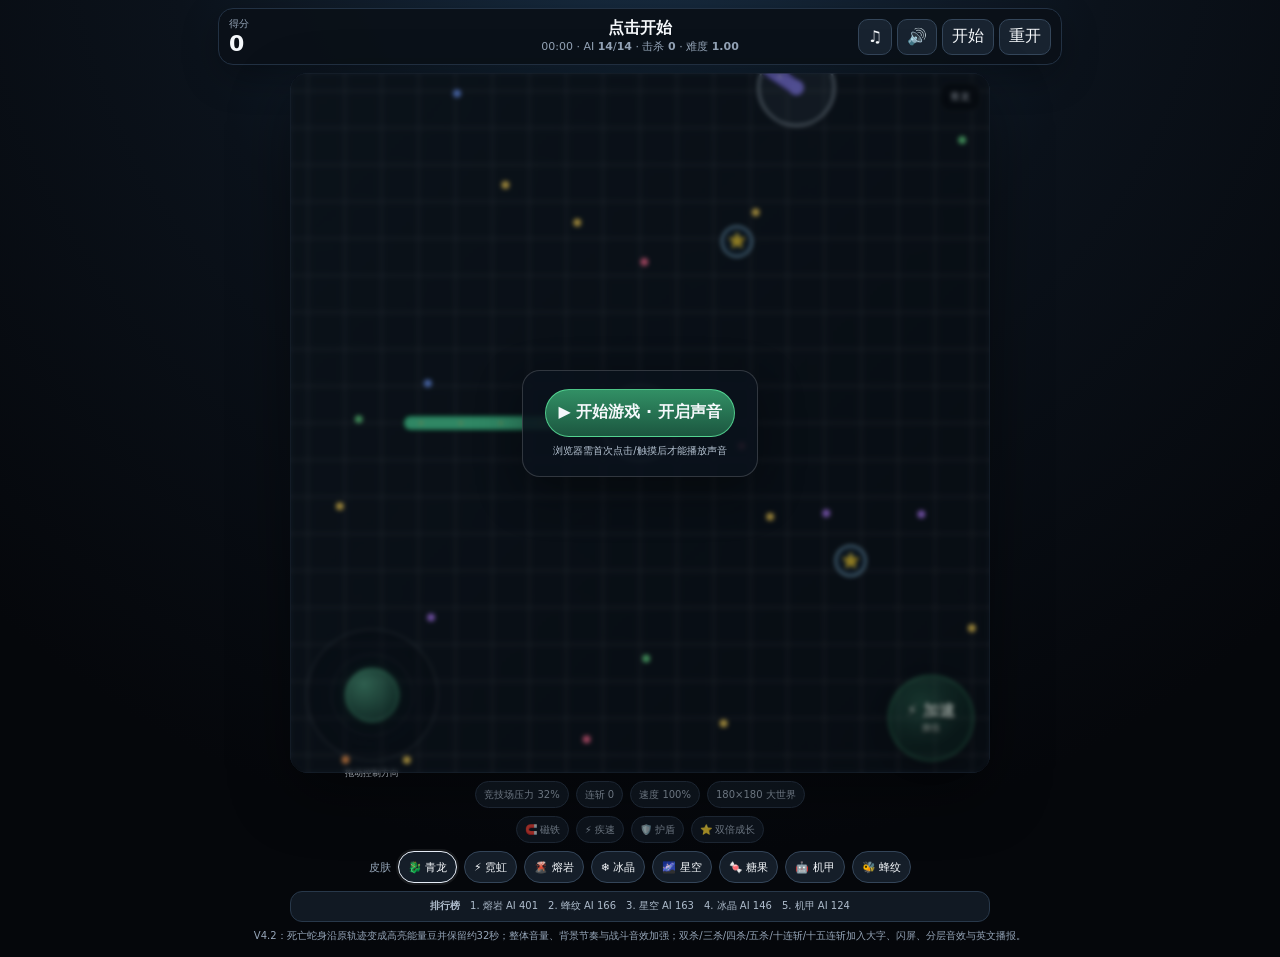
==== commit b363bc71: "Upgrade death drops, audio impact and kill streak effects" ====
--- a/snake/index.html
+++ b/snake/index.html
@@ -4,10 +4,18 @@
 <meta charset="utf-8">
 <meta name="viewport" content="width=device-width,initial-scale=1,maximum-scale=1,user-scalable=no,viewport-fit=cover">
 <meta name="theme-color" content="#071017">
-<title>贪吃蛇·大世界竞技 V4.1</title>
+<title>贪吃蛇·大世界竞技 V4.2</title>
 <style>
 :root{color-scheme:dark;--text:#f5f8fb;--muted:#95a5b8;--green:#35e486}
 *{box-sizing:border-box}html,body{margin:0;min-height:100%;overscroll-behavior:none;background:radial-gradient(circle at 50% -12%,#193047 0,#0b121b 38%,#05070b 78%);color:var(--text);font-family:Inter,system-ui,-apple-system,"Segoe UI","Microsoft YaHei",sans-serif}button{font:inherit;color:inherit;-webkit-tap-highlight-color:transparent}.wrap{max-width:860px;margin:auto;padding:8px 8px calc(14px + env(safe-area-inset-bottom))}.top{display:grid;grid-template-columns:1fr auto 1fr;align-items:center;gap:8px;margin-bottom:8px;padding:8px 10px;border:1px solid #223143;border-radius:15px;background:rgba(10,16,24,.94);box-shadow:0 12px 36px rgba(0,0,0,.28)}.stat{justify-self:start}.stat small{display:block;color:var(--muted);font-size:10px}.stat strong{font-size:22px}.center{text-align:center;min-width:220px}.status{font-weight:900}.sub{font-size:11px;color:var(--muted);line-height:1.45}.top-actions{justify-self:end;display:flex;gap:5px}.icon-btn,#restart,#stop{min-height:36px;padding:0 9px;border:1px solid #34465a;border-radius:10px;background:#182330;cursor:pointer}.icon-btn.off{opacity:.5}.stage{position:relative;max-width:700px;margin:auto;isolation:isolate}canvas{display:block;width:100%;aspect-ratio:1/1;border:1px solid #2b3b4f;border-radius:18px;background:#0d1117;box-shadow:0 22px 60px rgba(0,0,0,.42);touch-action:none}.corner-badge{position:absolute;right:10px;top:10px;z-index:3;padding:6px 9px;border-radius:10px;font-size:10px;color:#d3deeb;background:rgba(4,8,13,.65);border:1px solid rgba(255,255,255,.08);pointer-events:none}.kill-banner{position:absolute;z-index:5;left:50%;top:21%;transform:translate(-50%,-50%) scale(.75);padding:9px 18px;border-radius:999px;background:rgba(8,14,22,.82);border:1px solid rgba(255,216,104,.65);color:#ffe784;font-size:23px;font-weight:1000;letter-spacing:.08em;opacity:0;pointer-events:none;text-shadow:0 0 22px rgba(255,209,67,.65);transition:.18s ease;white-space:nowrap}.kill-banner.show{opacity:1;transform:translate(-50%,-50%) scale(1)}
+.kill-banner.combo2{color:#8ff8ff;border-color:#5fe7ff;text-shadow:0 0 16px #4edaff,0 0 34px #4edaff}
+.kill-banner.combo3{color:#d6a7ff;border-color:#a86bff;text-shadow:0 0 18px #a86bff,0 0 38px #a86bff}
+.kill-banner.combo4{color:#ffd66b;border-color:#ffad33;text-shadow:0 0 18px #ff9c2a,0 0 40px #ff9c2a}
+.kill-banner.combo5,.kill-banner.legendary{color:#fff2a0;border-color:#ffd84a;text-shadow:0 0 20px #ffd84a,0 0 48px #ff6b2c;animation:killPulse .6s ease-in-out 2}
+.kill-flash{position:absolute;z-index:4;inset:0;border-radius:18px;pointer-events:none;opacity:0;background:radial-gradient(circle at center,rgba(255,238,120,.38),rgba(255,84,38,.08) 45%,transparent 72%);transform:scale(.86)}
+.kill-flash.show{animation:flashBurst .72s ease-out}
+@keyframes flashBurst{0%{opacity:.9;transform:scale(.78)}55%{opacity:.34;transform:scale(1.03)}100%{opacity:0;transform:scale(1.1)}}
+@keyframes killPulse{0%,100%{transform:translate(-50%,-50%) scale(1)}50%{transform:translate(-50%,-50%) scale(1.12)}}
 .sound-gate{position:absolute;z-index:20;inset:0;display:flex;align-items:center;justify-content:center;border-radius:18px;background:rgba(5,9,14,.42);backdrop-filter:blur(2px)}.sound-gate.hidden{display:none}.sound-card{display:flex;flex-direction:column;align-items:center;gap:7px;padding:18px 22px;border:1px solid rgba(255,255,255,.16);border-radius:18px;background:rgba(10,18,28,.9);box-shadow:0 16px 45px rgba(0,0,0,.38);text-align:center}.sound-card button{min-width:190px;min-height:48px;border:1px solid rgba(99,242,166,.7);border-radius:999px;background:linear-gradient(180deg,rgba(52,151,105,.95),rgba(29,91,66,.95));font-weight:900;cursor:pointer}.sound-card small{color:#b7c5d4;font-size:10px}
 .hud-controls{position:absolute;z-index:10;left:0;right:0;bottom:12px;display:flex;align-items:flex-end;justify-content:space-between;padding:0 16px;pointer-events:none}.joy{width:132px;height:132px;border-radius:50%;position:relative;touch-action:none;user-select:none;pointer-events:auto;background:radial-gradient(circle at center,rgba(255,255,255,.08) 0 28%,rgba(10,18,28,.22) 29% 60%,rgba(10,18,28,.12) 61%);border:1px solid rgba(213,231,246,.22);box-shadow:inset 0 0 22px rgba(0,0,0,.2);backdrop-filter:blur(1px)}.joy:before{content:"";position:absolute;inset:24px;border-radius:50%;border:1px solid rgba(255,255,255,.1)}.stick{position:absolute;width:54px;height:54px;left:38px;top:38px;border-radius:50%;background:radial-gradient(circle at 35% 30%,rgba(114,255,191,.55),rgba(38,151,103,.38) 66%,rgba(17,72,50,.28));border:1.5px solid rgba(107,255,185,.68);box-shadow:0 4px 16px rgba(0,0,0,.28),0 0 18px rgba(53,228,134,.12);pointer-events:none;transition:opacity .12s}.joy-label{position:absolute;left:50%;bottom:-20px;transform:translateX(-50%);font-size:9px;color:rgba(220,230,240,.7);white-space:nowrap}.boost{width:86px;height:86px;border-radius:50%;pointer-events:auto;touch-action:none;user-select:none;cursor:pointer;background:radial-gradient(circle at 38% 32%,rgba(104,255,184,.28),rgba(28,95,66,.24) 60%,rgba(8,27,20,.16));border:1.5px solid rgba(93,243,164,.55);box-shadow:inset 0 0 20px rgba(62,232,145,.08),0 6px 18px rgba(0,0,0,.25);font-weight:900;color:#eafff3;text-shadow:0 1px 3px #000}.boost small{display:block;font-size:9px;color:rgba(230,255,241,.75)}.boost.active{transform:scale(.94);background:radial-gradient(circle at 38% 32%,rgba(104,255,184,.55),rgba(38,151,103,.42) 62%,rgba(8,27,20,.2));box-shadow:0 0 28px rgba(53,228,134,.22)}
 .meta,.powerbar,.skinbar{display:flex;justify-content:center;gap:7px;flex-wrap:wrap;max-width:700px;margin:8px auto 0}.effect,.meta span{display:inline-flex;align-items:center;gap:4px;min-height:27px;padding:0 8px;border-radius:999px;background:#111a24;border:1px solid #2b394b;color:#aab8c8;font-size:10px;opacity:.62}.effect.on{opacity:1;border-color:#79a8dd;color:#fff}.skinlabel{font-size:11px;color:var(--muted);align-self:center}.skin{min-height:32px;padding:0 9px;border-radius:999px;border:1px solid #344559;background:#151e29;cursor:pointer;font-size:11px}.skin.active{border-color:#e6edf7;box-shadow:0 0 0 2px rgba(255,255,255,.07)}.leader{max-width:700px;margin:8px auto 0;padding:7px 9px;border:1px solid #28384a;border-radius:12px;background:#111923;color:#aebccc;font-size:10px;line-height:1.45;text-align:center}.note{text-align:center;color:var(--muted);font-size:10px;margin:7px 0 0}
@@ -23,7 +31,7 @@
   </div>
   <div class="stage">
     <canvas id="board" width="700" height="700"></canvas>
-    <div class="corner-badge" id="skinName">青龙</div><div class="kill-banner" id="killBanner">双杀</div>
+    <div class="corner-badge" id="skinName">青龙</div><div class="kill-flash" id="killFlash"></div><div class="kill-banner" id="killBanner">DOUBLE KILL · 双杀</div>
     <div class="sound-gate" id="soundGate"><div class="sound-card"><button id="startGame" type="button">▶ 开始游戏 · 开启声音</button><small>浏览器需首次点击/触摸后才能播放声音</small></div></div>
     <div class="hud-controls"><div class="joy" id="joy" aria-label="方向摇杆"><div class="stick" id="stick"></div><span class="joy-label">拖动控制方向</span></div><button class="boost" id="boost" type="button">⚡ 加速<small>按住</small></button></div>
   </div>
@@ -31,34 +39,89 @@
   <div class="powerbar"><span class="effect" id="fxMagnet">🧲 磁铁</span><span class="effect" id="fxSpeed">⚡ 疾速</span><span class="effect" id="fxShield">🛡️ 护盾</span><span class="effect" id="fxGrowth">⭐ 双倍成长</span></div>
   <div class="skinbar"><span class="skinlabel">皮肤</span><button class="skin active" data-skin="qinglong">🐉 青龙</button><button class="skin" data-skin="neon">⚡ 霓虹</button><button class="skin" data-skin="lava">🌋 熔岩</button><button class="skin" data-skin="ice">❄️ 冰晶</button><button class="skin" data-skin="star">🌌 星空</button><button class="skin" data-skin="candy">🍬 糖果</button><button class="skin" data-skin="mech">🤖 机甲</button><button class="skin" data-skin="bee">🐝 蜂纹</button></div>
   <div class="leader" id="leader">排行榜加载中…</div>
-  <div class="note">V4.1：画面内透明摇杆 + 加速键；首次点击开始时解锁音频；AI 蛇头离屏后可见蛇身仍会继续绘制，不再出现“隐形蛇身碰撞”。</div>
+  <div class="note">V4.2：死亡蛇身沿原轨迹变成高亮能量豆并保留约32秒；整体音量、背景节奏与战斗音效加强；双杀/三杀/四杀/五杀/十连斩/十五连斩加入大字、闪屏、分层音效与英文播报。</div>
 </div>
 <script>
 (()=>{"use strict";
 const $=id=>document.getElementById(id),root=$("app"),cv=$("board"),ctx=cv.getContext("2d",{alpha:false}),CW=cv.width,CH=cv.height;if(root.dataset.ready)return;root.dataset.ready="1";
-const scoreEl=$("score"),aliveEl=$("alive"),killsEl=$("kills"),statusEl=$("status"),clockEl=$("clock"),difficultyEl=$("difficulty"),targetAIEl=$("targetAI"),pressureEl=$("pressureLabel"),streakEl=$("streakLabel"),joy=$("joy"),stick=$("stick"),boostBtn=$("boost"),speedEl=$("speed"),skinNameEl=$("skinName"),killBanner=$("killBanner"),leaderEl=$("leader"),musicBtn=$("musicBtn"),sfxBtn=$("sfxBtn"),soundGate=$("soundGate"),startGameBtn=$("startGame"),stopBtn=$("stop");
+const scoreEl=$("score"),aliveEl=$("alive"),killsEl=$("kills"),statusEl=$("status"),clockEl=$("clock"),difficultyEl=$("difficulty"),targetAIEl=$("targetAI"),pressureEl=$("pressureLabel"),streakEl=$("streakLabel"),joy=$("joy"),stick=$("stick"),boostBtn=$("boost"),speedEl=$("speed"),skinNameEl=$("skinName"),killBanner=$("killBanner"),killFlash=$("killFlash"),leaderEl=$("leader"),musicBtn=$("musicBtn"),sfxBtn=$("sfxBtn"),soundGate=$("soundGate"),startGameBtn=$("startGame"),stopBtn=$("stop");
 const fxEls={magnet:$("fxMagnet"),speed:$("fxSpeed"),shield:$("fxShield"),growth:$("fxGrowth")},skinBtns=[...document.querySelectorAll(".skin")];
 const WORLD=180,SCALE=18.5,BASE_SPEED=6.15,BOOST=1.5,TURN_RATE=4.35,AI_BASE_SPEED=5.75,PLAYER_R=.43,BODY_R=.47,TRAIL_GAP=.18,DROP_SPACING=.76,SPAWN_PROTECT=2.2,PLAYER_RESPAWN=2.3,BASE_FOOD_TARGET=480,POWERUP_TARGET=8,POWERUP_PICKUP_R=1.2,MAGNET_RADIUS=10.5,POWERUP_TYPES=["magnet","speed","shield","growth"];
 const FOOD_COLORS=["#55e3ff","#ffd85a","#ff6c93","#b27cff","#67e08a","#ff9d50","#6f9cff","#f16b6f"],SKINS={qinglong:{name:"青龙",body:"#29b77f",head:"#53e6a7",accent:"#efd267"},neon:{name:"霓虹",body:"#4f69ff",head:"#6bf4ff",accent:"#e85dff"},lava:{name:"熔岩",body:"#96392a",head:"#ff6b2c",accent:"#ffd166"},ice:{name:"冰晶",body:"#75d8ff",head:"#c9f4ff",accent:"#fff"},star:{name:"星空",body:"#5149ad",head:"#8278f0",accent:"#f2edff"},candy:{name:"糖果",body:"#ff79b8",head:"#ffb7da",accent:"#7ef1ea"},mech:{name:"机甲",body:"#78899a",head:"#bdcbd6",accent:"#f2c14f"},bee:{name:"蜂纹",body:"#efbd35",head:"#ffd75d",accent:"#23272e"}};
 const PERSONALITIES=["grow","hunter","survivor","opportunist","power"],PWEIGHTS=[.25,.25,.2,.15,.15];
 let player,ais=[],foods=[],powerups=[],score=0,kills=0,cam={x:90,y:90},targetAngle=0,last=performance.now(),raf=0,joyPointer=null,boosting=false,ended=false,playerRespawn=0,currentSkin="qinglong",effects={magnet:0,speed:0,growth:0,shield:0},powerupSpawnTimer=0,elapsed=0,spawnTicker=0,uiTicker=0,killStreak=0,comboCount=0,lastKillAt=-999,comboTimer=0,bannerTimer=0,totalDeaths=0,currentTargetAI=14,currentDifficulty=1,currentPressure=0,gameStopped=true,userStarted=false,fps=60,fpsAcc=0,fpsFrames=0,audioCtx=null,musicTimer=null,musicStep=0,sfxOn=true,musicOn=true;
 const dist=(a,b)=>Math.hypot(a.x-b.x,a.y-b.y),d2=(a,b)=>{const x=a.x-b.x,y=a.y-b.y;return x*x+y*y},clamp=(v,a,b)=>Math.max(a,Math.min(b,v));function wrapAngle(a){while(a>Math.PI)a-=Math.PI*2;while(a<-Math.PI)a+=Math.PI*2;return a}function turnToward(a,b,m){return a+clamp(wrapAngle(b-a),-m,m)}function inside(q,m=.5){return q.x>=m&&q.y>=m&&q.x<=WORLD-m&&q.y<=WORLD-m}function randomPoint(m=5){return{x:m+Math.random()*(WORLD-2*m),y:m+Math.random()*(WORLD-2*m)}}function fmtTime(s){return String(Math.floor(s/60)).padStart(2,"0")+":"+String(Math.floor(s%60)).padStart(2,"0")}
-async function unlockAudio(){if(!audioCtx){try{audioCtx=new (window.AudioContext||window.webkitAudioContext)()}catch(e){}}if(audioCtx&&audioCtx.state==="suspended"){try{await audioCtx.resume()}catch(e){}}if(musicOn&&audioCtx&&!musicTimer)startMusic();return !!audioCtx&&audioCtx.state==="running"}function tone(f=440,d=.08,g=.03,type="sine",delay=0){if(!audioCtx||!sfxOn||audioCtx.state!=="running")return;const t=audioCtx.currentTime+delay,o=audioCtx.createOscillator(),v=audioCtx.createGain();o.type=type;o.frequency.setValueAtTime(f,t);v.gain.setValueAtTime(g,t);v.gain.exponentialRampToValueAtTime(.0001,t+d);o.connect(v);v.connect(audioCtx.destination);o.start(t);o.stop(t+d+.02)}function sfx(k){if(k==="food")tone(620,.045,.017);else if(k==="power"){tone(520,.08,.035,"triangle");tone(780,.1,.025,"triangle",.05)}else if(k==="kill"){tone(220,.08,.045,"square");tone(440,.12,.035,"triangle",.05)}else if(k==="death"){tone(170,.22,.05,"sawtooth");tone(95,.28,.03,"triangle",.09)}else if(k==="shield"){tone(760,.1,.035);tone(980,.13,.025,"sine",.04)}else if(k==="boost")tone(390,.06,.02,"square");else if(k==="milestone"){tone(420,.12,.045,"square");tone(620,.14,.035,"triangle",.07);tone(840,.18,.03,"sine",.14)}}function startMusic(){if(!audioCtx||musicTimer||!musicOn||audioCtx.state!=="running")return;const notes=[220,277,330,440,330,277,247,370];musicTimer=setInterval(()=>{if(!musicOn||!audioCtx||audioCtx.state!=="running")return;const t=audioCtx.currentTime,o=audioCtx.createOscillator(),g=audioCtx.createGain();o.type="triangle";o.frequency.value=notes[musicStep++%notes.length];g.gain.setValueAtTime(.016,t);g.gain.exponentialRampToValueAtTime(.0001,t+.16);o.connect(g);g.connect(audioCtx.destination);o.start(t);o.stop(t+.17)},190)}function stopMusic(){if(musicTimer){clearInterval(musicTimer);musicTimer=null}}
+async function unlockAudio(){if(!audioCtx){try{audioCtx=new (window.AudioContext||window.webkitAudioContext)()}catch(e){}}if(audioCtx&&audioCtx.state==="suspended"){try{await audioCtx.resume()}catch(e){}}if(musicOn&&audioCtx&&!musicTimer)startMusic();return !!audioCtx&&audioCtx.state==="running"}function tone(f=440,d=.08,g=.06,type="sine",delay=0){if(!audioCtx||!sfxOn||audioCtx.state!=="running")return;const t=audioCtx.currentTime+delay,o=audioCtx.createOscillator(),v=audioCtx.createGain();o.type=type;o.frequency.setValueAtTime(f,t);v.gain.setValueAtTime(g,t);v.gain.exponentialRampToValueAtTime(.0001,t+d);o.connect(v);v.connect(audioCtx.destination);o.start(t);o.stop(t+d+.02)}function sfx(k){
+  if(k==="food"){tone(650,.05,.036,"sine");tone(920,.035,.018,"sine",.025)}
+  else if(k==="power"){tone(480,.09,.065,"triangle");tone(760,.12,.055,"triangle",.045);tone(1050,.1,.03,"sine",.10)}
+  else if(k==="kill"){tone(150,.11,.095,"square");tone(330,.14,.078,"sawtooth",.035);tone(660,.18,.058,"triangle",.09)}
+  else if(k==="death"){tone(180,.22,.11,"sawtooth");tone(90,.34,.08,"triangle",.08)}
+  else if(k==="shield"){tone(700,.11,.07);tone(1040,.14,.05,"sine",.05)}
+  else if(k==="boost"){tone(340,.07,.05,"square");tone(510,.06,.025,"triangle",.04)}
+  else if(k==="milestone"){tone(180,.12,.12,"square");tone(420,.15,.10,"sawtooth",.05);tone(720,.18,.08,"triangle",.11);tone(980,.22,.055,"sine",.18)}
+}function startMusic(){
+  if(!audioCtx||musicTimer||!musicOn||audioCtx.state!=="running")return;
+  const lead=[220,277,330,440,330,494,370,277],bass=[110,110,139,139,165,165,139,123];
+  musicTimer=setInterval(()=>{
+    if(!musicOn||!audioCtx||audioCtx.state!=="running")return;
+    const t=audioCtx.currentTime,i=musicStep++%lead.length;
+    const o=audioCtx.createOscillator(),g=audioCtx.createGain(),b=audioCtx.createOscillator(),bg=audioCtx.createGain();
+    o.type="triangle";o.frequency.value=lead[i];g.gain.setValueAtTime(.034,t);g.gain.exponentialRampToValueAtTime(.0001,t+.18);
+    b.type="square";b.frequency.value=bass[i];bg.gain.setValueAtTime(.018,t);bg.gain.exponentialRampToValueAtTime(.0001,t+.12);
+    o.connect(g);g.connect(audioCtx.destination);b.connect(bg);bg.connect(audioCtx.destination);o.start(t);o.stop(t+.19);b.start(t);b.stop(t+.13);
+  },214)
+}function stopMusic(){if(musicTimer){clearInterval(musicTimer);musicTimer=null}}
 function bodyWidth(s){return Math.min(26,10.5+Math.max(0,s.lengthPts-70)*.035)}function seedTrail(s,n){s.trail=[];for(let i=0;i<n;i++)s.trail.push({x:s.x-Math.cos(s.angle)*TRAIL_GAP*i,y:s.y-Math.sin(s.angle)*TRAIL_GAP*i})}function pSpeed(){return 1+(boosting?.5:0)+(effects.speed>0?.3:0)}function aiSpeed(a){return 1+(a.effects.speed>0?.3:0)+(a.sprintTimer>0?.28:0)}function makePlayer(){const s={id:"player",x:90,y:90,angle:0,trail:[],lengthPts:105,spawnProtect:SPAWN_PROTECT,skin:currentSkin};seedTrail(s,70);return s}function safeSpawn(forPlayer=false){for(let i=0;i<120;i++){const p=randomPoint(12);if(ais.every(a=>!a.alive||dist(p,a)>(forPlayer?13:6))&&(!player||forPlayer||dist(p,player)>15))return p}return randomPoint(15)}function sizeProfile(){const r=Math.random();return r<.35?["small",75+Math.random()*50]:r<.7?["medium",130+Math.random()*85]:r<.92?["large",220+Math.random()*125]:["giant",360+Math.random()*125]}function weighted(){let r=Math.random(),a=0;for(let i=0;i<PWEIGHTS.length;i++){a+=PWEIGHTS[i];if(r<=a)return PERSONALITIES[i]}return"grow"}function eliteRate(){return clamp(.04+(elapsed/900)*.22+performanceAdjust()*.45,.04,.30)}function makeAI(){const p=safeSpawn(),[sizeTier,len]=sizeProfile(),personality=weighted(),elite=Math.random()<eliteRate();const a={id:"ai_"+Math.random().toString(36).slice(2),x:p.x,y:p.y,angle:Math.random()*Math.PI*2,trail:[],lengthPts:len,alive:true,respawn:0,spawnProtect:SPAWN_PROTECT,target:null,targetCooldown:0,wobble:Math.random()*20,aiSampleTimer:0,aiHistory:[],escapeTimer:0,escapeAngle:0,antiLoopTriggers:0,personality,elite,sizeTier,skin:Object.keys(SKINS)[Math.floor(Math.random()*8)],effects:{magnet:0,speed:0,growth:0,shield:0},sprintTimer:0,sprintCooldown:2+Math.random()*5,lastProgressX:p.x,lastProgressY:p.y,progressTimer:0};seedTrail(a,Math.min(420,Math.max(48,Math.round(len*.72))));return a}
 function performanceAdjust(){const live=ais.filter(a=>a.alive),avg=live.reduce((s,a)=>s+a.lengthPts,0)/Math.max(1,live.length);return clamp((avg?Math.max(0,player.lengthPts/avg-1)*.06:0)+killStreak*.006,0,.12)}function baseDifficulty(){const t=elapsed/60;if(t<3)return 1+t/3*.28;if(t<7)return 1.28+(t-3)/4*.34;if(t<12)return 1.62+(t-7)/5*.36;return Math.min(2.35,1.98+(t-12)/8*.37)}function desiredAIByTime(){const t=elapsed/60;let n=t<3?14+t/3*3:t<7?17+(t-3)/4*5:t<12?22+(t-7)/5*5:27+Math.min(3,(t-12)/5*3);return Math.round(clamp(n,14,30))}function arenaPressure(){const live=ais.filter(a=>a.alive),big=live.filter(a=>a.lengthPts>=220).length,giant=live.filter(a=>a.lengthPts>=360).length,elite=live.filter(a=>a.elite).length,total=live.reduce((s,a)=>s+a.lengthPts,0);return clamp((live.length/30)*.42+(total/(30*190))*.3+(big/10)*.1+(giant/5)*.08+(elite/8)*.1,0,1.25)}function recomputeDifficulty(){currentPressure=arenaPressure();currentDifficulty=clamp(baseDifficulty()+performanceAdjust(),1,2.45);let target=desiredAIByTime();if(currentPressure>.92)target-=2;else if(currentPressure<.5&&elapsed>180)target+=1;currentTargetAI=Math.round(clamp(target,14,30))}function ensureAISupply(){recomputeDifficulty();if(ais.filter(a=>a.alive).length>=currentTargetAI)return;const dead=ais.find(a=>!a.alive&&a.respawn<=0);if(dead)respawnAI(dead);else if(ais.length<30)ais.push(makeAI())}
 function updateEffectUI(){const l={magnet:effects.magnet>0?`🧲 磁铁 ${effects.magnet.toFixed(1)}s`:"🧲 磁铁",speed:effects.speed>0?`⚡ 疾速 ${effects.speed.toFixed(1)}s`:"⚡ 疾速",shield:effects.shield>0?`🛡️ 护盾 ×${effects.shield}`:"🛡️ 护盾",growth:effects.growth>0?`⭐ 双倍成长 ${effects.growth.toFixed(1)}s`:"⭐ 双倍成长"};for(const k of POWERUP_TYPES){fxEls[k].textContent=l[k];fxEls[k].classList.toggle("on",effects[k]>0)}speedEl.textContent=`速度 ${Math.round(pSpeed()*100)}%`}function setBoost(v){const n=!!v&&!ended&&!gameStopped;if(n&&!boosting)sfx("boost");boosting=n;boostBtn.classList.toggle("active",n);updateEffectUI()}function activatePower(actor,type,isPlayer=false){const e=isPlayer?effects:actor.effects;if(type==="magnet")e.magnet=Math.max(e.magnet,8);else if(type==="speed")e.speed=Math.max(e.speed,6);else if(type==="growth")e.growth=Math.max(e.growth,8);else if(type==="shield")e.shield=Math.min(2,e.shield+1);if(isPlayer){statusEl.textContent={magnet:"磁铁开启",speed:"疾速开启",shield:"获得护盾",growth:"双倍成长开启"}[type];sfx("power");updateEffectUI()}}function updateEffects(e,dt){for(const k of["magnet","speed","growth"])e[k]=Math.max(0,e[k]-dt)}function collectPowerups(actor,isPlayer=false){for(let i=powerups.length-1;i>=0;i--)if(d2(actor,powerups[i])<=POWERUP_PICKUP_R**2){const t=powerups[i].type;powerups.splice(i,1);activatePower(actor,t,isPlayer)}}function applyMagnet(actor,e,dt){if(e.magnet<=0)return;const rr=MAGNET_RADIUS**2,pull=o=>{const dd=d2(actor,o);if(dd>rr||dd<.0001)return;const d=Math.sqrt(dd),q=(2+(MAGNET_RADIUS-d)*1.7)*dt;o.x+=(actor.x-o.x)/d*q;o.y+=(actor.y-o.y)/d*q};foods.forEach(pull);powerups.forEach(pull)}function consumeShield(actor,isPlayer,why){const e=isPlayer?effects:actor.effects;if(e.shield<=0)return false;e.shield--;actor.spawnProtect=Math.max(actor.spawnProtect,.85);if(isPlayer){statusEl.textContent="护盾抵挡："+why;sfx("shield");updateEffectUI()}return true}function setSkin(n){if(!SKINS[n])return;currentSkin=n;if(player)player.skin=n;skinBtns.forEach(b=>b.classList.toggle("active",b.dataset.skin===n));skinNameEl.textContent=SKINS[n].name}
 function reset(){cancelAnimationFrame(raf);elapsed=0;score=0;kills=0;killStreak=0;comboCount=0;lastKillAt=-999;comboTimer=0;bannerTimer=0;totalDeaths=0;effects={magnet:0,speed:0,growth:0,shield:0};foods=[];powerups=[];ais=[];player=makePlayer();cam={x:90,y:90};targetAngle=player.angle;ended=false;playerRespawn=0;for(let i=0;i<14;i++)ais.push(makeAI());for(let i=0;i<BASE_FOOD_TARGET;i++)foods.push(newFood());for(let i=0;i<POWERUP_TARGET;i++)powerups.push(newPowerup());setBoost(false);gameStopped=!userStarted;statusEl.textContent=userStarted?"竞技中":"点击开始";stopBtn.textContent=gameStopped?"开始":"暂停";last=performance.now();recomputeDifficulty();updateUI();raf=requestAnimationFrame(loop)}
-function addTrail(s){const p={x:s.x,y:s.y};if(!s.trail.length||dist(p,s.trail[0])>=TRAIL_GAP)s.trail.unshift(p);const cap=Math.min(650,Math.max(48,Math.round(s.lengthPts)));if(s.trail.length>cap)s.trail.length=cap}function hitTrail(p,t,skip=0,r=.5){const rr=r*r;for(let i=skip;i<t.length;i+=3)if(d2(p,t[i])<rr)return true;return false}function newFood(drop=false,x=null,y=null){const p=x==null?randomPoint(4):{x,y};return{x:p.x,y:p.y,drop,color:drop?"#f5be52":FOOD_COLORS[Math.floor(Math.random()*FOOD_COLORS.length)],value:drop?1.4:1}}function newPowerup(type=null,x=null,y=null){const p=x==null?randomPoint(10):{x,y};return{x:p.x,y:p.y,type:type||POWERUP_TYPES[Math.floor(Math.random()*4)],phase:Math.random()*Math.PI*2}}function eatFood(a,isPlayer){let ate=0;for(let i=foods.length-1;i>=0;i--)if(d2(a,foods[i])<.76**2){const f=foods[i];foods.splice(i,1);ate++;if(isPlayer){score+=f.drop?14:10;player.lengthPts=Math.min(620,player.lengthPts+(effects.growth>0?10:5)*(f.drop?1.18:1));if(ate===1)sfx("food")}else a.lengthPts=Math.min(650,a.lengthPts+4*f.value*(a.effects.growth>0?2:1))}if(isPlayer&&ate)scoreEl.textContent=Math.round(score)}function replenishFood(){let n=foods.filter(f=>!f.drop).length,target=Math.round(BASE_FOOD_TARGET+clamp(currentDifficulty-1,0,1.4)*85);while(n<target){foods.push(newFood());n++}if(foods.length>1500){let excess=foods.length-1500;for(let i=0;i<foods.length&&excess>0;)foods[i].drop?(foods.splice(i,1),excess--):i++}}function replenishPowerups(dt){if(powerups.length>=POWERUP_TARGET){powerupSpawnTimer=0;return}powerupSpawnTimer-=dt;if(powerupSpawnTimer<=0){powerups.push(newPowerup());powerupSpawnTimer=1.5+Math.random()*2.5}}function dropBody(s){if(foods.length>=1500)return;const step=Math.max(2,Math.round(DROP_SPACING/TRAIL_GAP));for(let i=0;i<s.trail.length&&foods.length<1500;i+=step){const p=s.trail[i];if(inside(p,1))foods.push(newFood(true,p.x,p.y))}}
-function showBanner(t,strong=false){killBanner.textContent=t;killBanner.classList.add("show");bannerTimer=strong?1.8:1.2;sfx(strong?"milestone":"kill")}function recordKill(){kills++;killStreak++;comboCount=elapsed-lastKillAt<=8?comboCount+1:1;lastKillAt=elapsed;comboTimer=8;const names={2:"双杀",3:"三杀",4:"四杀",5:"五杀"};if(names[comboCount])showBanner(names[comboCount],comboCount>=4);if(killStreak===10)showBanner("十连斩",true);if(killStreak===15)showBanner("十五连斩",true);score+=25;streakEl.textContent=`连斩 ${killStreak}`}function killAI(a,msg,credit=false){if(!a.alive)return;dropBody(a);a.alive=false;a.respawn=3.2+Math.random()*2.2;a.trail=[];a.target=null;if(credit)recordKill();statusEl.textContent=msg}function respawnAI(a){Object.assign(a,makeAI())}function respawnPlayer(){const p=safeSpawn(true);player.x=p.x;player.y=p.y;player.angle=Math.random()*Math.PI*2;targetAngle=player.angle;player.lengthPts=105;player.spawnProtect=SPAWN_PROTECT;seedTrail(player,70);ended=false;playerRespawn=0;cam={x:player.x,y:player.y};statusEl.textContent="已复活 · 全身保护圈"}function diePlayer(msg){if(ended)return;dropBody(player);ended=true;playerRespawn=PLAYER_RESPAWN;setBoost(false);totalDeaths++;effects={magnet:0,speed:0,growth:0,shield:0};killStreak=0;comboCount=0;streakEl.textContent="连斩 0";sfx("death");statusEl.textContent=msg+" · 2.3秒后复活"}
+function addTrail(s){const p={x:s.x,y:s.y};if(!s.trail.length||dist(p,s.trail[0])>=TRAIL_GAP)s.trail.unshift(p);const cap=Math.min(650,Math.max(48,Math.round(s.lengthPts)));if(s.trail.length>cap)s.trail.length=cap}function hitTrail(p,t,skip=0,r=.5){const rr=r*r;for(let i=skip;i<t.length;i+=3)if(d2(p,t[i])<rr)return true;return false}function newFood(drop=false,x=null,y=null){const p=x==null?randomPoint(4):{x,y};return{x:p.x,y:p.y,drop,bornAt:elapsed,color:drop?"#ffd45a":FOOD_COLORS[Math.floor(Math.random()*FOOD_COLORS.length)],value:drop?1.6:1}}function newPowerup(type=null,x=null,y=null){const p=x==null?randomPoint(10):{x,y};return{x:p.x,y:p.y,type:type||POWERUP_TYPES[Math.floor(Math.random()*4)],phase:Math.random()*Math.PI*2}}function eatFood(a,isPlayer){let ate=0;for(let i=foods.length-1;i>=0;i--)if(d2(a,foods[i])<.76**2){const f=foods[i];foods.splice(i,1);ate++;if(isPlayer){score+=f.drop?14:10;player.lengthPts=Math.min(620,player.lengthPts+(effects.growth>0?10:5)*(f.drop?1.18:1));if(ate===1)sfx("food")}else a.lengthPts=Math.min(650,a.lengthPts+4*f.value*(a.effects.growth>0?2:1))}if(isPlayer&&ate)scoreEl.textContent=Math.round(score)}function replenishFood(){
+  let n=foods.filter(f=>!f.drop).length,target=Math.round(BASE_FOOD_TARGET+clamp(currentDifficulty-1,0,1.4)*85);
+  while(n<target){foods.push(newFood());n++}
+  const DROP_TTL=32;
+  for(let i=foods.length-1;i>=0;i--)if(foods[i].drop&&elapsed-(foods[i].bornAt||0)>DROP_TTL)foods.splice(i,1);
+  if(foods.length>1700){
+    let excess=foods.length-1700;
+    for(let i=0;i<foods.length&&excess>0;){if(!foods[i].drop){foods.splice(i,1);excess--}else i++}
+  }
+}function replenishPowerups(dt){if(powerups.length>=POWERUP_TARGET){powerupSpawnTimer=0;return}powerupSpawnTimer-=dt;if(powerupSpawnTimer<=0){powerups.push(newPowerup());powerupSpawnTimer=1.5+Math.random()*2.5}}function dropBody(s){
+  const step=Math.max(2,Math.round((DROP_SPACING*.62)/TRAIL_GAP));
+  let made=0;
+  for(let i=0;i<s.trail.length&&foods.length<1700;i+=step){
+    const p=s.trail[i];
+    if(inside(p,1)){const f=newFood(true,p.x,p.y);f.value=1.8;foods.push(f);made++}
+  }
+  if(!made&&inside(s,1))foods.push(newFood(true,s.x,s.y));
+}
+function speakKill(text){
+  if(!sfxOn||!("speechSynthesis" in window))return;
+  try{
+    speechSynthesis.cancel();
+    const u=new SpeechSynthesisUtterance(text);u.lang="en-US";u.rate=1.12;u.pitch=.82;u.volume=1;
+    speechSynthesis.speak(u);
+  }catch(e){}
+}
+function showBanner(t,strong=false,cls=""){
+  killBanner.textContent=t;killBanner.className="kill-banner show "+cls;
+  killFlash.classList.remove("show");void killFlash.offsetWidth;killFlash.classList.add("show");
+  bannerTimer=strong?2.1:1.45;sfx(strong?"milestone":"kill");
+}function recordKill(){
+  kills++;killStreak++;comboCount=elapsed-lastKillAt<=8?comboCount+1:1;lastKillAt=elapsed;comboTimer=8;
+  const labels={2:["DOUBLE KILL · 双杀","Double Kill","combo2"],3:["TRIPLE KILL · 三杀","Triple Kill","combo3"],4:["QUADRA KILL · 四杀","Quadra Kill","combo4"],5:["PENTA KILL · 五杀","Penta Kill","combo5"]};
+  if(labels[comboCount]){const x=labels[comboCount];showBanner(x[0],comboCount>=4,x[2]);speakKill(x[1])}
+  if(killStreak===10){showBanner("LEGENDARY · 十连斩",true,"legendary");speakKill("Legendary")}
+  if(killStreak===15){showBanner("UNSTOPPABLE · 十五连斩",true,"legendary");speakKill("Unstoppable")}
+  score+=25;streakEl.textContent=`连斩 ${killStreak}`
+}function killAI(a,msg,credit=false){if(!a.alive)return;dropBody(a);a.alive=false;a.respawn=3.2+Math.random()*2.2;a.trail=[];a.target=null;if(credit)recordKill();statusEl.textContent=msg}function respawnAI(a){Object.assign(a,makeAI())}function respawnPlayer(){const p=safeSpawn(true);player.x=p.x;player.y=p.y;player.angle=Math.random()*Math.PI*2;targetAngle=player.angle;player.lengthPts=105;player.spawnProtect=SPAWN_PROTECT;seedTrail(player,70);ended=false;playerRespawn=0;cam={x:player.x,y:player.y};statusEl.textContent="已复活 · 全身保护圈"}function diePlayer(msg){if(ended)return;dropBody(player);ended=true;playerRespawn=PLAYER_RESPAWN;setBoost(false);totalDeaths++;effects={magnet:0,speed:0,growth:0,shield:0};killStreak=0;comboCount=0;streakEl.textContent="连斩 0";sfx("death");statusEl.textContent=msg+" · 2.3秒后复活"}
 function nearestFood(a,drop=false){let b=null,bd=Infinity;for(const f of foods){const dd=d2(a,f)*(drop&&f.drop?.42:1);if(dd<bd){b=f;bd=dd}}return b}function nearestPower(a){let b=null,bd=Infinity;for(const p of powerups){const dd=d2(a,p);if(dd<bd){b=p;bd=dd}}return b}function threat(a){let b=null,bs=-1e9;const list=[];if(!ended&&player.spawnProtect<=0)list.push(player);for(const o of ais)if(o!==a&&o.alive&&o.spawnProtect<=0)list.push(o);for(const o of list){const d=dist(a,o);if(d>42)continue;const sc=(1-d/42)*.55+clamp(o.lengthPts/250,0,.9)*.22+(o.lengthPts<a.lengthPts*1.1?.25:-.05)+Math.random()*.04;if(sc>bs){b=o;bs=sc}}return b}function danger(a,ang,look=2.6){const p={x:a.x+Math.cos(ang)*look,y:a.y+Math.sin(ang)*look};if(!inside(p,1.4))return true;if(!ended&&hitTrail(p,player.trail,9,.76))return true;for(const o of ais)if(o!==a&&o.alive&&dist(a,o)<20&&hitTrail(p,o.trail,9,.76))return true;return false}function escape(a,sgn=1){a.escapeTimer=1.7+Math.random()*.7;a.escapeAngle=wrapAngle(a.angle-(sgn||1)*(1+Math.random()*.35));if(danger(a,a.escapeAngle,3.3))a.escapeAngle=wrapAngle(a.angle+(sgn||1)*(1+Math.random()*.35));a.target=null;a.aiHistory=[];a.antiLoopTriggers++}function monitorLoop(a,dt){a.aiSampleTimer-=dt;a.progressTimer+=dt;if(a.progressTimer>=2.6){if(Math.hypot(a.x-a.lastProgressX,a.y-a.lastProgressY)<4.4)escape(a,Math.random()<.5?-1:1);a.lastProgressX=a.x;a.lastProgressY=a.y;a.progressTimer=0}if(a.aiSampleTimer>0)return;a.aiSampleTimer=.24;a.aiHistory.push({x:a.x,y:a.y,angle:a.angle});if(a.aiHistory.length>17)a.aiHistory.shift();if(a.aiHistory.length<11)return;let signed=0,abs=0;for(let i=1;i<a.aiHistory.length;i++){const d=wrapAngle(a.aiHistory[i].angle-a.aiHistory[i-1].angle);signed+=d;abs+=Math.abs(d)}const f=a.aiHistory[0],net=Math.hypot(a.x-f.x,a.y-f.y);if((Math.abs(signed)>Math.PI*1.5&&net<10.8)||(abs>Math.PI*2.15&&net<7.8)||(net<3.2&&a.aiHistory.length>=14))escape(a,Math.sign(signed)||1)}function chooseAI(a,dt,time){if(a.escapeTimer>0){a.escapeTimer=Math.max(0,a.escapeTimer-dt);return a.escapeAngle}a.targetCooldown-=dt;if(a.targetCooldown<=0||!a.target){a.targetCooldown=clamp((a.elite?.62:.92)/currentDifficulty*(.85+Math.random()*.35),.18,.95);const pu=nearestPower(a),th=threat(a);if(a.personality==="power"&&pu&&dist(a,pu)<34)a.target={k:"p",o:pu};else if(a.personality==="hunter"&&th)a.target={k:"t",o:th};else a.target={k:"f",o:nearestFood(a,a.personality==="opportunist")}}let d=a.angle;if(a.target&&a.target.o){const o=a.target.o;if(a.target.k==="t"){const h=clamp(.55+(currentDifficulty-1)*.38+(a.elite?.28:0),.55,1.45);d=Math.atan2(o.y+Math.sin(o.angle||0)*(o===player?BASE_SPEED:AI_BASE_SPEED)*h-a.y,o.x+Math.cos(o.angle||0)*(o===player?BASE_SPEED:AI_BASE_SPEED)*h-a.x);if(a.sprintCooldown<=0&&dist(a,o)<18&&Math.random()<.02*currentDifficulty){a.sprintTimer=.8+Math.random()*.5;a.sprintCooldown=4+Math.random()*4}}else d=Math.atan2(o.y-a.y,o.x-a.x)}d+=Math.sin(time*.0011+a.wobble)*(.035+(a.elite?.01:.025));if(!danger(a,d))return d;for(const z of[a.angle,a.angle-.25,a.angle+.25,a.angle-.5,a.angle+.5,a.angle-.82,a.angle+.82,a.angle-1.15,a.angle+1.15])if(!danger(a,z))return z;escape(a,Math.random()<.5?-1:1);return a.escapeAngle}
 function updatePlayer(dt){player.spawnProtect=Math.max(0,player.spawnProtect-dt);updateEffects(effects,dt);player.angle=turnToward(player.angle,targetAngle,TURN_RATE*dt);const v=BASE_SPEED*pSpeed();player.x+=Math.cos(player.angle)*v*dt;player.y+=Math.sin(player.angle)*v*dt;applyMagnet(player,effects,dt);addTrail(player);eatFood(player,true);collectPowerups(player,true);if(!inside(player,PLAYER_R)){if(consumeShield(player,true,"边界碰撞")){player.x=clamp(player.x,1.5,WORLD-1.5);player.y=clamp(player.y,1.5,WORLD-1.5);targetAngle=player.angle=wrapAngle(player.angle+Math.PI*.85);return}diePlayer("撞到边界");return}if(player.spawnProtect>0)return;for(const a of ais){if(!a.alive||a.spawnProtect>0)continue;if(dist(player,a)<.68){const ps=effects.shield>0,as=a.effects.shield>0;if(ps&&!as){consumeShield(player,true,"正面碰撞");killAI(a,"护盾反杀 AI",true);return}if(as&&!ps){consumeShield(a,false,"正面碰撞");diePlayer("正面撞上带盾 AI");return}if(ps&&as){consumeShield(player,true,"正面碰撞");consumeShield(a,false,"正面碰撞");return}killAI(a,"正面相撞",false);diePlayer("正面撞上 AI");return}if(hitTrail(player,a.trail,8,BODY_R+.06)){if(consumeShield(player,true,"撞到 AI 身体"))return;diePlayer("撞到 AI 身体");return}}}
 function updateAI(a,dt,time){if(!a.alive){a.respawn-=dt;return}a.spawnProtect=Math.max(0,a.spawnProtect-dt);updateEffects(a.effects,dt);a.sprintCooldown=Math.max(0,a.sprintCooldown-dt);a.sprintTimer=Math.max(0,a.sprintTimer-dt);monitorLoop(a,dt);const d=chooseAI(a,dt,time),pen=clamp((a.lengthPts-100)/650,0,.3);a.angle=turnToward(a.angle,d,(1.65+currentDifficulty*.24+(a.elite?.25:0))*(1-pen)*dt);const v=AI_BASE_SPEED*aiSpeed(a)*(a.elite?1.025:1);a.x+=Math.cos(a.angle)*v*dt;a.y+=Math.sin(a.angle)*v*dt;applyMagnet(a,a.effects,dt);addTrail(a);eatFood(a,false);collectPowerups(a,false);if(!inside(a,.44)){if(consumeShield(a,false,"边界")){a.x=clamp(a.x,1.4,WORLD-1.4);a.y=clamp(a.y,1.4,WORLD-1.4);a.angle=wrapAngle(a.angle+Math.PI*.8);return}killAI(a,"AI 撞到边界");return}if(a.spawnProtect>0)return;if(!ended&&player.spawnProtect<=0&&dist(a,player)<.68){const as=a.effects.shield>0,ps=effects.shield>0;if(as&&!ps){consumeShield(a,false,"正面");diePlayer("被 AI 正面截杀");return}if(ps&&!as){consumeShield(player,true,"正面");killAI(a,"护盾反杀 AI",true);return}killAI(a,"正面相撞",false);diePlayer("正面撞上 AI");return}if(!ended&&hitTrail(a,player.trail,8,.55)){killAI(a,"你截杀了一条 AI",true);return}for(const o of ais)if(o!==a&&o.alive&&o.spawnProtect<=0&&dist(a,o)<22&&hitTrail(a,o.trail,8,.55)){killAI(a,"AI 被另一条蛇截杀");return}}
-function scr(p){return{x:(p.x-cam.x)*SCALE+CW/2,y:(p.y-cam.y)*SCALE+CH/2}}function visible(p,pad=45){const q=scr(p);return q.x>-pad&&q.y>-pad&&q.x<CW+pad&&q.y<CH+pad}function snakeVisible(s,pad=180){if(visible(s,pad))return true;for(let i=0;i<s.trail.length;i+=5)if(visible(s.trail[i],pad))return true;return false}function polyline(s){if(!s.trail.length)return;let p=scr(s.trail[0]);ctx.beginPath();ctx.moveTo(p.x,p.y);for(let i=1;i<s.trail.length;i++){const q=scr(s.trail[i]);if(i<s.trail.length-1){const n=scr(s.trail[i+1]);ctx.quadraticCurveTo(q.x,q.y,(q.x+n.x)/2,(q.y+n.y)/2)}else ctx.lineTo(q.x,q.y)}}function drawWorld(){ctx.fillStyle="#771e27";ctx.fillRect(0,0,CW,CH);const tl=scr({x:0,y:0}),br=scr({x:WORLD,y:WORLD}),g=ctx.createLinearGradient(0,0,CW,CH);g.addColorStop(0,"#101b25");g.addColorStop(1,"#0a1118");ctx.fillStyle=g;ctx.fillRect(tl.x,tl.y,br.x-tl.x,br.y-tl.y);ctx.save();ctx.beginPath();ctx.rect(tl.x,tl.y,br.x-tl.x,br.y-tl.y);ctx.clip();const step=SCALE*2,ox=(((-cam.x*SCALE+CW/2)%step)+step)%step,oy=(((-cam.y*SCALE+CH/2)%step)+step)%step;ctx.strokeStyle="rgba(255,255,255,.035)";for(let x=ox;x<CW;x+=step){ctx.beginPath();ctx.moveTo(x,0);ctx.lineTo(x,CH);ctx.stroke()}for(let y=oy;y<CH;y+=step){ctx.beginPath();ctx.moveTo(0,y);ctx.lineTo(CW,y);ctx.stroke()}ctx.restore();ctx.strokeStyle="#ff5865";ctx.lineWidth=5;ctx.strokeRect(tl.x,tl.y,br.x-tl.x,br.y-tl.y)}function drawSnake(s,isPlayer=false){if(!s.trail.length||!snakeVisible(s,190))return;const sk=SKINS[s.skin]||SKINS.qinglong,w=bodyWidth(s),h=scr(s);ctx.save();ctx.lineCap="round";ctx.lineJoin="round";ctx.strokeStyle="rgba(0,0,0,.62)";ctx.lineWidth=w+6;polyline(s);ctx.stroke();if(s.skin==="neon"){ctx.shadowBlur=18;ctx.shadowColor=sk.accent}else if(s.skin==="lava"){ctx.shadowBlur=12;ctx.shadowColor="#ff5126"}ctx.strokeStyle=sk.body;ctx.lineWidth=w+3;polyline(s);ctx.stroke();ctx.shadowBlur=0;ctx.strokeStyle=sk.head;ctx.globalAlpha=.94;ctx.lineWidth=w;polyline(s);ctx.stroke();ctx.globalAlpha=1;for(let i=6;i<s.trail.length;i+=12){const p=scr(s.trail[i]);if(!visible(s.trail[i],35))continue;ctx.fillStyle=sk.accent;ctx.globalAlpha=.78;if(s.skin==="bee")ctx.fillRect(p.x-w*.24,p.y-2,w*.48,4);else if(s.skin==="mech"){ctx.strokeStyle=sk.accent;ctx.lineWidth=1.5;ctx.strokeRect(p.x-3,p.y-3,6,6)}else{ctx.beginPath();ctx.arc(p.x,p.y,Math.max(1.5,w*.13),0,Math.PI*2);ctx.fill()}}ctx.globalAlpha=1;ctx.fillStyle=sk.head;ctx.beginPath();ctx.arc(h.x,h.y,w*.64,0,Math.PI*2);ctx.fill();if(!isPlayer&&s.elite){ctx.strokeStyle="#ffd96a";ctx.lineWidth=1.8;ctx.beginPath();ctx.arc(h.x,h.y,w*.86,0,Math.PI*2);ctx.stroke()}if((isPlayer?effects.shield:s.effects.shield)>0){ctx.strokeStyle="rgba(102,214,255,.8)";ctx.lineWidth=2;ctx.beginPath();ctx.arc(h.x,h.y,w*.92+5,0,Math.PI*2);ctx.stroke()}if(s.spawnProtect>0){ctx.fillStyle="rgba(190,230,255,.08)";ctx.strokeStyle="rgba(220,240,255,.68)";ctx.lineWidth=2;ctx.beginPath();ctx.arc(h.x,h.y,Math.max(38,w*2.9),0,Math.PI*2);ctx.fill();ctx.stroke()}ctx.restore()}function drawPower(p){if(!visible(p,30))return;const q=scr(p),bob=Math.sin(performance.now()*.004+p.phase)*2;ctx.save();ctx.translate(q.x,q.y+bob);ctx.fillStyle="rgba(18,34,49,.94)";ctx.strokeStyle="rgba(156,219,255,.85)";ctx.lineWidth=2;ctx.beginPath();ctx.arc(0,0,15,0,Math.PI*2);ctx.fill();ctx.stroke();ctx.font="15px system-ui";ctx.textAlign="center";ctx.textBaseline="middle";ctx.fillText(p.type==="magnet"?"🧲":p.type==="speed"?"⚡":p.type==="shield"?"🛡️":"⭐",0,.5);ctx.restore()}function draw(){drawWorld();const tl=scr({x:0,y:0}),br=scr({x:WORLD,y:WORLD});ctx.save();ctx.beginPath();ctx.rect(tl.x,tl.y,br.x-tl.x,br.y-tl.y);ctx.clip();for(const f of foods)if(visible(f,18)){const p=scr(f);ctx.fillStyle=f.color;ctx.beginPath();ctx.arc(p.x,p.y,f.drop?5:4,0,Math.PI*2);ctx.fill()}powerups.forEach(drawPower);for(const a of ais)if(a.alive)drawSnake(a,false);if(!ended)drawSnake(player,true);ctx.restore()}
+function scr(p){return{x:(p.x-cam.x)*SCALE+CW/2,y:(p.y-cam.y)*SCALE+CH/2}}function visible(p,pad=45){const q=scr(p);return q.x>-pad&&q.y>-pad&&q.x<CW+pad&&q.y<CH+pad}function snakeVisible(s,pad=180){if(visible(s,pad))return true;for(let i=0;i<s.trail.length;i+=5)if(visible(s.trail[i],pad))return true;return false}function polyline(s){if(!s.trail.length)return;let p=scr(s.trail[0]);ctx.beginPath();ctx.moveTo(p.x,p.y);for(let i=1;i<s.trail.length;i++){const q=scr(s.trail[i]);if(i<s.trail.length-1){const n=scr(s.trail[i+1]);ctx.quadraticCurveTo(q.x,q.y,(q.x+n.x)/2,(q.y+n.y)/2)}else ctx.lineTo(q.x,q.y)}}function drawWorld(){ctx.fillStyle="#771e27";ctx.fillRect(0,0,CW,CH);const tl=scr({x:0,y:0}),br=scr({x:WORLD,y:WORLD}),g=ctx.createLinearGradient(0,0,CW,CH);g.addColorStop(0,"#101b25");g.addColorStop(1,"#0a1118");ctx.fillStyle=g;ctx.fillRect(tl.x,tl.y,br.x-tl.x,br.y-tl.y);ctx.save();ctx.beginPath();ctx.rect(tl.x,tl.y,br.x-tl.x,br.y-tl.y);ctx.clip();const step=SCALE*2,ox=(((-cam.x*SCALE+CW/2)%step)+step)%step,oy=(((-cam.y*SCALE+CH/2)%step)+step)%step;ctx.strokeStyle="rgba(255,255,255,.035)";for(let x=ox;x<CW;x+=step){ctx.beginPath();ctx.moveTo(x,0);ctx.lineTo(x,CH);ctx.stroke()}for(let y=oy;y<CH;y+=step){ctx.beginPath();ctx.moveTo(0,y);ctx.lineTo(CW,y);ctx.stroke()}ctx.restore();ctx.strokeStyle="#ff5865";ctx.lineWidth=5;ctx.strokeRect(tl.x,tl.y,br.x-tl.x,br.y-tl.y)}function drawSnake(s,isPlayer=false){if(!s.trail.length||!snakeVisible(s,190))return;const sk=SKINS[s.skin]||SKINS.qinglong,w=bodyWidth(s),h=scr(s);ctx.save();ctx.lineCap="round";ctx.lineJoin="round";ctx.strokeStyle="rgba(0,0,0,.62)";ctx.lineWidth=w+6;polyline(s);ctx.stroke();if(s.skin==="neon"){ctx.shadowBlur=18;ctx.shadowColor=sk.accent}else if(s.skin==="lava"){ctx.shadowBlur=12;ctx.shadowColor="#ff5126"}ctx.strokeStyle=sk.body;ctx.lineWidth=w+3;polyline(s);ctx.stroke();ctx.shadowBlur=0;ctx.strokeStyle=sk.head;ctx.globalAlpha=.94;ctx.lineWidth=w;polyline(s);ctx.stroke();ctx.globalAlpha=1;for(let i=6;i<s.trail.length;i+=12){const p=scr(s.trail[i]);if(!visible(s.trail[i],35))continue;ctx.fillStyle=sk.accent;ctx.globalAlpha=.78;if(s.skin==="bee")ctx.fillRect(p.x-w*.24,p.y-2,w*.48,4);else if(s.skin==="mech"){ctx.strokeStyle=sk.accent;ctx.lineWidth=1.5;ctx.strokeRect(p.x-3,p.y-3,6,6)}else{ctx.beginPath();ctx.arc(p.x,p.y,Math.max(1.5,w*.13),0,Math.PI*2);ctx.fill()}}ctx.globalAlpha=1;ctx.fillStyle=sk.head;ctx.beginPath();ctx.arc(h.x,h.y,w*.64,0,Math.PI*2);ctx.fill();if(!isPlayer&&s.elite){ctx.strokeStyle="#ffd96a";ctx.lineWidth=1.8;ctx.beginPath();ctx.arc(h.x,h.y,w*.86,0,Math.PI*2);ctx.stroke()}if((isPlayer?effects.shield:s.effects.shield)>0){ctx.strokeStyle="rgba(102,214,255,.8)";ctx.lineWidth=2;ctx.beginPath();ctx.arc(h.x,h.y,w*.92+5,0,Math.PI*2);ctx.stroke()}if(s.spawnProtect>0){ctx.fillStyle="rgba(190,230,255,.08)";ctx.strokeStyle="rgba(220,240,255,.68)";ctx.lineWidth=2;ctx.beginPath();ctx.arc(h.x,h.y,Math.max(38,w*2.9),0,Math.PI*2);ctx.fill();ctx.stroke()}ctx.restore()}function drawPower(p){if(!visible(p,30))return;const q=scr(p),bob=Math.sin(performance.now()*.004+p.phase)*2;ctx.save();ctx.translate(q.x,q.y+bob);ctx.fillStyle="rgba(18,34,49,.94)";ctx.strokeStyle="rgba(156,219,255,.85)";ctx.lineWidth=2;ctx.beginPath();ctx.arc(0,0,15,0,Math.PI*2);ctx.fill();ctx.stroke();ctx.font="15px system-ui";ctx.textAlign="center";ctx.textBaseline="middle";ctx.fillText(p.type==="magnet"?"🧲":p.type==="speed"?"⚡":p.type==="shield"?"🛡️":"⭐",0,.5);ctx.restore()}function draw(){drawWorld();const tl=scr({x:0,y:0}),br=scr({x:WORLD,y:WORLD});ctx.save();ctx.beginPath();ctx.rect(tl.x,tl.y,br.x-tl.x,br.y-tl.y);ctx.clip();for(const f of foods)if(visible(f,18)){const p=scr(f);ctx.fillStyle=f.color;ctx.save();if(f.drop){ctx.shadowBlur=14;ctx.shadowColor="#ffd45a"}ctx.beginPath();ctx.arc(p.x,p.y,f.drop?6.2:4,0,Math.PI*2);ctx.fill();ctx.restore()}powerups.forEach(drawPower);for(const a of ais)if(a.alive)drawSnake(a,false);if(!ended)drawSnake(player,true);ctx.restore()}
 function updateUI(){aliveEl.textContent=ais.filter(a=>a.alive).length;targetAIEl.textContent=currentTargetAI;difficultyEl.textContent=currentDifficulty.toFixed(2);clockEl.textContent=fmtTime(elapsed);pressureEl.textContent=`竞技场压力 ${Math.round(clamp(currentPressure,0,1)*100)}%`;streakEl.textContent=`连斩 ${killStreak}`;scoreEl.textContent=Math.round(score);killsEl.textContent=kills;const rows=[];if(!ended)rows.push({n:"你",l:player.lengthPts});for(const a of ais)if(a.alive)rows.push({n:(a.elite?"★ ":"")+SKINS[a.skin].name+" AI",l:a.lengthPts});rows.sort((a,b)=>b.l-a.l);leaderEl.innerHTML="<b>排行榜</b>　"+rows.slice(0,5).map((r,i)=>`${i+1}. ${r.n} ${Math.round(r.l)}`).join("　")}
 function step(dt,time){if(gameStopped)return;elapsed+=dt;spawnTicker-=dt;uiTicker-=dt;comboTimer=Math.max(0,comboTimer-dt);if(!comboTimer)comboCount=0;if(bannerTimer>0){bannerTimer=Math.max(0,bannerTimer-dt);if(!bannerTimer)killBanner.classList.remove("show")}if(ended){playerRespawn-=dt;if(playerRespawn<=0)respawnPlayer()}else updatePlayer(dt);for(const a of ais)updateAI(a,dt,time);if(spawnTicker<=0){spawnTicker=.75;ensureAISupply()}replenishFood();replenishPowerups(dt);const f=1-Math.exp(-7*dt);cam.x+=(player.x-cam.x)*f;cam.y+=(player.y-cam.y)*f;if(uiTicker<=0){uiTicker=.25;updateUI()}}function loop(now){const dt=Math.min(.033,(now-last)/1000||.016);last=now;fpsAcc+=dt;fpsFrames++;if(fpsAcc>=1){fps=Math.round(fpsFrames/fpsAcc);fpsAcc=0;fpsFrames=0}step(dt,now);draw();raf=requestAnimationFrame(loop)}
 function moveJoy(e){const b=joy.getBoundingClientRect(),dx=e.clientX-(b.left+b.width/2),dy=e.clientY-(b.top+b.height/2),l=Math.hypot(dx,dy)||1,max=b.width*.29,k=Math.min(1,max/l);stick.style.transform=`translate(${dx*k}px,${dy*k}px)`;if(l>4)targetAngle=Math.atan2(dy,dx)}function clearJoy(){joyPointer=null;stick.style.transform="translate(0,0)"}joy.addEventListener("pointerdown",async e=>{await unlockAudio();joyPointer=e.pointerId;joy.setPointerCapture(e.pointerId);moveJoy(e)});joy.addEventListener("pointermove",e=>{if(e.pointerId===joyPointer)moveJoy(e)});joy.addEventListener("pointerup",e=>{if(e.pointerId===joyPointer)clearJoy()});joy.addEventListener("pointercancel",clearJoy);boostBtn.addEventListener("pointerdown",async e=>{await unlockAudio();boostBtn.setPointerCapture(e.pointerId);setBoost(true)});boostBtn.addEventListener("pointerup",()=>setBoost(false));boostBtn.addEventListener("pointercancel",()=>setBoost(false));
 async function startGame(){await unlockAudio();userStarted=true;gameStopped=false;soundGate.classList.add("hidden");statusEl.textContent="竞技中";stopBtn.textContent="暂停";last=performance.now();tone(660,.07,.03,"triangle");setTimeout(()=>tone(880,.09,.025,"triangle"),70)}startGameBtn.addEventListener("click",startGame);soundGate.addEventListener("pointerdown",e=>{if(e.target===soundGate)startGame()});$("restart").onclick=async()=>{await unlockAudio();userStarted=true;soundGate.classList.add("hidden");reset()};stopBtn.onclick=async()=>{await unlockAudio();if(!userStarted){await startGame();return}gameStopped=!gameStopped;statusEl.textContent=gameStopped?"已暂停":"竞技中";stopBtn.textContent=gameStopped?"继续":"暂停";if(!gameStopped)last=performance.now()};skinBtns.forEach(b=>b.onclick=async()=>{await unlockAudio();setSkin(b.dataset.skin)});musicBtn.onclick=async()=>{await unlockAudio();musicOn=!musicOn;musicBtn.classList.toggle("off",!musicOn);musicOn?startMusic():stopMusic()};sfxBtn.onclick=async()=>{await unlockAudio();sfxOn=!sfxOn;sfxBtn.classList.toggle("off",!sfxOn);sfxBtn.textContent=sfxOn?"🔊":"🔇"};document.addEventListener("visibilitychange",()=>{if(document.hidden)setBoost(false)});
-window.__snakeTest={snapshot:()=>({version:"V4.1",elapsed,difficulty:currentDifficulty,targetAI:currentTargetAI,pressure:currentPressure,fps,score,kills,killStreak,aliveAI:ais.filter(a=>a.alive).length,totalAI:ais.length,foodCount:foods.length,powerupCount:powerups.length,effects:{...effects},currentSkin,userStarted,gameStopped,audioState:audioCtx?audioCtx.state:"none",controlsOverlay:true,aiVisibilityFix:true}),setElapsed:s=>{elapsed=s;recomputeDifficulty();for(let i=0;i<50;i++)ensureAISupply();updateUI();return window.__snakeTest.snapshot()},testMagnet:()=>{const f=newFood(false,player.x+5,player.y),p=newPowerup("shield",player.x+6,player.y);foods.push(f);powerups.push(p);effects.magnet=8;const before={food:dist(player,f),power:dist(player,p)};applyMagnet(player,effects,.4);return{before,after:{food:dist(player,f),power:dist(player,p)}}},testAIPickup:(i=0,t="shield")=>{const a=ais[i];powerups.push(newPowerup(t,a.x,a.y));collectPowerups(a,false);return{...a.effects}},forceAITrap:(i=0)=>{const a=ais[i];a.aiHistory=[];for(let j=0;j<16;j++)a.aiHistory.push({x:a.x+Math.cos(j*.7)*.25,y:a.y+Math.sin(j*.7)*.25,angle:wrapAngle(a.angle+j*.55)});a.aiSampleTimer=0;monitorLoop(a,.3);return{escapeTimer:a.escapeTimer,antiLoopTriggers:a.antiLoopTriggers}},forceKill:n=>{for(let i=0;i<n;i++){const a=ais.find(x=>x.alive);if(a)killAI(a,"测试击杀",true)}return{kills,killStreak,comboCount,banner:killBanner.textContent}},forceBoundaryShield:()=>{effects.shield=1;player.spawnProtect=0;player.x=.1;updatePlayer(.016);return{ended,shield:effects.shield,x:player.x}},forceDeath:()=>{player.spawnProtect=0;diePlayer("测试死亡");return{ended,foodCount:foods.length,respawn:playerRespawn}},snakeVisible:(i=0)=>{const a=ais[i];return{head:visible(a,190),body:snakeVisible(a,190)}},reset};setSkin("qinglong");reset();
+window.__snakeTest={snapshot:()=>({version:"V4.2",elapsed,difficulty:currentDifficulty,targetAI:currentTargetAI,pressure:currentPressure,fps,score,kills,killStreak,aliveAI:ais.filter(a=>a.alive).length,totalAI:ais.length,foodCount:foods.length,powerupCount:powerups.length,effects:{...effects},currentSkin,userStarted,gameStopped,audioState:audioCtx?audioCtx.state:"none",controlsOverlay:true,aiVisibilityFix:true}),setElapsed:s=>{elapsed=s;recomputeDifficulty();for(let i=0;i<50;i++)ensureAISupply();updateUI();return window.__snakeTest.snapshot()},testMagnet:()=>{const f=newFood(false,player.x+5,player.y),p=newPowerup("shield",player.x+6,player.y);foods.push(f);powerups.push(p);effects.magnet=8;const before={food:dist(player,f),power:dist(player,p)};applyMagnet(player,effects,.4);return{before,after:{food:dist(player,f),power:dist(player,p)}}},testAIPickup:(i=0,t="shield")=>{const a=ais[i];powerups.push(newPowerup(t,a.x,a.y));collectPowerups(a,false);return{...a.effects}},forceAITrap:(i=0)=>{const a=ais[i];a.aiHistory=[];for(let j=0;j<16;j++)a.aiHistory.push({x:a.x+Math.cos(j*.7)*.25,y:a.y+Math.sin(j*.7)*.25,angle:wrapAngle(a.angle+j*.55)});a.aiSampleTimer=0;monitorLoop(a,.3);return{escapeTimer:a.escapeTimer,antiLoopTriggers:a.antiLoopTriggers}},forceKill:n=>{for(let i=0;i<n;i++){const a=ais.find(x=>x.alive);if(a)killAI(a,"测试击杀",true)}return{kills,killStreak,comboCount,banner:killBanner.textContent}},forceBoundaryShield:()=>{effects.shield=1;player.spawnProtect=0;player.x=.1;updatePlayer(.016);return{ended,shield:effects.shield,x:player.x}},forceDeath:()=>{player.spawnProtect=0;diePlayer("测试死亡");return{ended,foodCount:foods.length,respawn:playerRespawn}},snakeVisible:(i=0)=>{const a=ais[i];return{head:visible(a,190),body:snakeVisible(a,190)}},reset};setSkin("qinglong");reset();
 })();
 </script>
 </body></html>
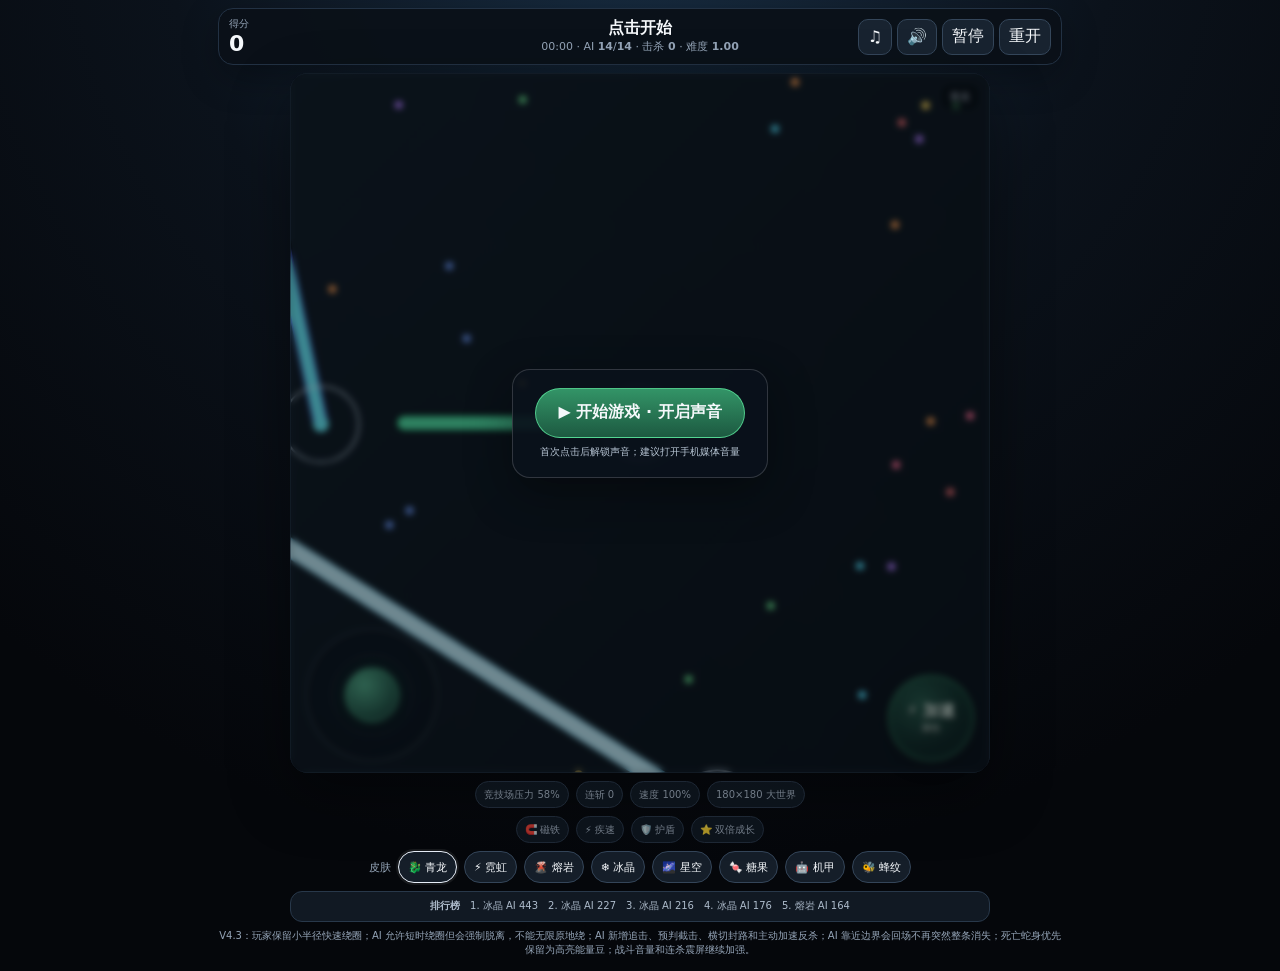
==== commit 141ae049: "Release Snake Arena V4.3 with stronger AI and anti-loop combat" ====
--- a/snake/index.html
+++ b/snake/index.html
@@ -4,23 +4,8 @@
 <meta charset="utf-8">
 <meta name="viewport" content="width=device-width,initial-scale=1,maximum-scale=1,user-scalable=no,viewport-fit=cover">
 <meta name="theme-color" content="#071017">
-<title>贪吃蛇·大世界竞技 V4.2</title>
-<style>
-:root{color-scheme:dark;--text:#f5f8fb;--muted:#95a5b8;--green:#35e486}
-*{box-sizing:border-box}html,body{margin:0;min-height:100%;overscroll-behavior:none;background:radial-gradient(circle at 50% -12%,#193047 0,#0b121b 38%,#05070b 78%);color:var(--text);font-family:Inter,system-ui,-apple-system,"Segoe UI","Microsoft YaHei",sans-serif}button{font:inherit;color:inherit;-webkit-tap-highlight-color:transparent}.wrap{max-width:860px;margin:auto;padding:8px 8px calc(14px + env(safe-area-inset-bottom))}.top{display:grid;grid-template-columns:1fr auto 1fr;align-items:center;gap:8px;margin-bottom:8px;padding:8px 10px;border:1px solid #223143;border-radius:15px;background:rgba(10,16,24,.94);box-shadow:0 12px 36px rgba(0,0,0,.28)}.stat{justify-self:start}.stat small{display:block;color:var(--muted);font-size:10px}.stat strong{font-size:22px}.center{text-align:center;min-width:220px}.status{font-weight:900}.sub{font-size:11px;color:var(--muted);line-height:1.45}.top-actions{justify-self:end;display:flex;gap:5px}.icon-btn,#restart,#stop{min-height:36px;padding:0 9px;border:1px solid #34465a;border-radius:10px;background:#182330;cursor:pointer}.icon-btn.off{opacity:.5}.stage{position:relative;max-width:700px;margin:auto;isolation:isolate}canvas{display:block;width:100%;aspect-ratio:1/1;border:1px solid #2b3b4f;border-radius:18px;background:#0d1117;box-shadow:0 22px 60px rgba(0,0,0,.42);touch-action:none}.corner-badge{position:absolute;right:10px;top:10px;z-index:3;padding:6px 9px;border-radius:10px;font-size:10px;color:#d3deeb;background:rgba(4,8,13,.65);border:1px solid rgba(255,255,255,.08);pointer-events:none}.kill-banner{position:absolute;z-index:5;left:50%;top:21%;transform:translate(-50%,-50%) scale(.75);padding:9px 18px;border-radius:999px;background:rgba(8,14,22,.82);border:1px solid rgba(255,216,104,.65);color:#ffe784;font-size:23px;font-weight:1000;letter-spacing:.08em;opacity:0;pointer-events:none;text-shadow:0 0 22px rgba(255,209,67,.65);transition:.18s ease;white-space:nowrap}.kill-banner.show{opacity:1;transform:translate(-50%,-50%) scale(1)}
-.kill-banner.combo2{color:#8ff8ff;border-color:#5fe7ff;text-shadow:0 0 16px #4edaff,0 0 34px #4edaff}
-.kill-banner.combo3{color:#d6a7ff;border-color:#a86bff;text-shadow:0 0 18px #a86bff,0 0 38px #a86bff}
-.kill-banner.combo4{color:#ffd66b;border-color:#ffad33;text-shadow:0 0 18px #ff9c2a,0 0 40px #ff9c2a}
-.kill-banner.combo5,.kill-banner.legendary{color:#fff2a0;border-color:#ffd84a;text-shadow:0 0 20px #ffd84a,0 0 48px #ff6b2c;animation:killPulse .6s ease-in-out 2}
-.kill-flash{position:absolute;z-index:4;inset:0;border-radius:18px;pointer-events:none;opacity:0;background:radial-gradient(circle at center,rgba(255,238,120,.38),rgba(255,84,38,.08) 45%,transparent 72%);transform:scale(.86)}
-.kill-flash.show{animation:flashBurst .72s ease-out}
-@keyframes flashBurst{0%{opacity:.9;transform:scale(.78)}55%{opacity:.34;transform:scale(1.03)}100%{opacity:0;transform:scale(1.1)}}
-@keyframes killPulse{0%,100%{transform:translate(-50%,-50%) scale(1)}50%{transform:translate(-50%,-50%) scale(1.12)}}
-.sound-gate{position:absolute;z-index:20;inset:0;display:flex;align-items:center;justify-content:center;border-radius:18px;background:rgba(5,9,14,.42);backdrop-filter:blur(2px)}.sound-gate.hidden{display:none}.sound-card{display:flex;flex-direction:column;align-items:center;gap:7px;padding:18px 22px;border:1px solid rgba(255,255,255,.16);border-radius:18px;background:rgba(10,18,28,.9);box-shadow:0 16px 45px rgba(0,0,0,.38);text-align:center}.sound-card button{min-width:190px;min-height:48px;border:1px solid rgba(99,242,166,.7);border-radius:999px;background:linear-gradient(180deg,rgba(52,151,105,.95),rgba(29,91,66,.95));font-weight:900;cursor:pointer}.sound-card small{color:#b7c5d4;font-size:10px}
-.hud-controls{position:absolute;z-index:10;left:0;right:0;bottom:12px;display:flex;align-items:flex-end;justify-content:space-between;padding:0 16px;pointer-events:none}.joy{width:132px;height:132px;border-radius:50%;position:relative;touch-action:none;user-select:none;pointer-events:auto;background:radial-gradient(circle at center,rgba(255,255,255,.08) 0 28%,rgba(10,18,28,.22) 29% 60%,rgba(10,18,28,.12) 61%);border:1px solid rgba(213,231,246,.22);box-shadow:inset 0 0 22px rgba(0,0,0,.2);backdrop-filter:blur(1px)}.joy:before{content:"";position:absolute;inset:24px;border-radius:50%;border:1px solid rgba(255,255,255,.1)}.stick{position:absolute;width:54px;height:54px;left:38px;top:38px;border-radius:50%;background:radial-gradient(circle at 35% 30%,rgba(114,255,191,.55),rgba(38,151,103,.38) 66%,rgba(17,72,50,.28));border:1.5px solid rgba(107,255,185,.68);box-shadow:0 4px 16px rgba(0,0,0,.28),0 0 18px rgba(53,228,134,.12);pointer-events:none;transition:opacity .12s}.joy-label{position:absolute;left:50%;bottom:-20px;transform:translateX(-50%);font-size:9px;color:rgba(220,230,240,.7);white-space:nowrap}.boost{width:86px;height:86px;border-radius:50%;pointer-events:auto;touch-action:none;user-select:none;cursor:pointer;background:radial-gradient(circle at 38% 32%,rgba(104,255,184,.28),rgba(28,95,66,.24) 60%,rgba(8,27,20,.16));border:1.5px solid rgba(93,243,164,.55);box-shadow:inset 0 0 20px rgba(62,232,145,.08),0 6px 18px rgba(0,0,0,.25);font-weight:900;color:#eafff3;text-shadow:0 1px 3px #000}.boost small{display:block;font-size:9px;color:rgba(230,255,241,.75)}.boost.active{transform:scale(.94);background:radial-gradient(circle at 38% 32%,rgba(104,255,184,.55),rgba(38,151,103,.42) 62%,rgba(8,27,20,.2));box-shadow:0 0 28px rgba(53,228,134,.22)}
-.meta,.powerbar,.skinbar{display:flex;justify-content:center;gap:7px;flex-wrap:wrap;max-width:700px;margin:8px auto 0}.effect,.meta span{display:inline-flex;align-items:center;gap:4px;min-height:27px;padding:0 8px;border-radius:999px;background:#111a24;border:1px solid #2b394b;color:#aab8c8;font-size:10px;opacity:.62}.effect.on{opacity:1;border-color:#79a8dd;color:#fff}.skinlabel{font-size:11px;color:var(--muted);align-self:center}.skin{min-height:32px;padding:0 9px;border-radius:999px;border:1px solid #344559;background:#151e29;cursor:pointer;font-size:11px}.skin.active{border-color:#e6edf7;box-shadow:0 0 0 2px rgba(255,255,255,.07)}.leader{max-width:700px;margin:8px auto 0;padding:7px 9px;border:1px solid #28384a;border-radius:12px;background:#111923;color:#aebccc;font-size:10px;line-height:1.45;text-align:center}.note{text-align:center;color:var(--muted);font-size:10px;margin:7px 0 0}
-@media(max-width:620px){.wrap{padding:5px 5px calc(10px + env(safe-area-inset-bottom))}.top{grid-template-columns:auto 1fr auto;padding:6px 7px}.center{min-width:0}.center .sub{font-size:9px}.icon-btn{padding:0 8px}#restart,#stop{min-height:33px;padding:0 6px;font-size:10px}.hud-controls{bottom:10px;padding:0 11px}.joy{width:118px;height:118px}.stick{width:50px;height:50px;left:33px;top:33px}.boost{width:76px;height:76px}.skin{padding:0 7px;font-size:10px}.kill-banner{font-size:19px}.note{font-size:9px}}
-</style>
+<title>贪吃蛇·大世界竞技 V4.3</title>
+<link rel="stylesheet" href="./v43.css?v=20260926-2127">
 </head>
 <body>
 <div class="wrap" id="app">
@@ -31,97 +16,18 @@
   </div>
   <div class="stage">
     <canvas id="board" width="700" height="700"></canvas>
-    <div class="corner-badge" id="skinName">青龙</div><div class="kill-flash" id="killFlash"></div><div class="kill-banner" id="killBanner">DOUBLE KILL · 双杀</div>
-    <div class="sound-gate" id="soundGate"><div class="sound-card"><button id="startGame" type="button">▶ 开始游戏 · 开启声音</button><small>浏览器需首次点击/触摸后才能播放声音</small></div></div>
-    <div class="hud-controls"><div class="joy" id="joy" aria-label="方向摇杆"><div class="stick" id="stick"></div><span class="joy-label">拖动控制方向</span></div><button class="boost" id="boost" type="button">⚡ 加速<small>按住</small></button></div>
+    <div class="corner-badge" id="skinName">青龙</div>
+    <div class="kill-flash" id="killFlash"></div>
+    <div class="kill-banner" id="killBanner">DOUBLE KILL · 双杀</div>
+    <div class="sound-gate" id="soundGate"><div class="sound-card"><button id="startGame" type="button">▶ 开始游戏 · 开启声音</button><small>首次点击后解锁声音；建议打开手机媒体音量</small></div></div>
+    <div class="hud-controls"><div class="joy" id="joy" aria-label="方向摇杆"><div class="stick" id="stick"></div></div><button class="boost" id="boost" type="button">⚡ 加速<small>按住</small></button></div>
   </div>
   <div class="meta"><span id="pressureLabel">竞技场压力 0%</span><span id="streakLabel">连斩 0</span><span id="speed">速度 100%</span><span>180×180 大世界</span></div>
   <div class="powerbar"><span class="effect" id="fxMagnet">🧲 磁铁</span><span class="effect" id="fxSpeed">⚡ 疾速</span><span class="effect" id="fxShield">🛡️ 护盾</span><span class="effect" id="fxGrowth">⭐ 双倍成长</span></div>
   <div class="skinbar"><span class="skinlabel">皮肤</span><button class="skin active" data-skin="qinglong">🐉 青龙</button><button class="skin" data-skin="neon">⚡ 霓虹</button><button class="skin" data-skin="lava">🌋 熔岩</button><button class="skin" data-skin="ice">❄️ 冰晶</button><button class="skin" data-skin="star">🌌 星空</button><button class="skin" data-skin="candy">🍬 糖果</button><button class="skin" data-skin="mech">🤖 机甲</button><button class="skin" data-skin="bee">🐝 蜂纹</button></div>
   <div class="leader" id="leader">排行榜加载中…</div>
-  <div class="note">V4.2：死亡蛇身沿原轨迹变成高亮能量豆并保留约32秒；整体音量、背景节奏与战斗音效加强；双杀/三杀/四杀/五杀/十连斩/十五连斩加入大字、闪屏、分层音效与英文播报。</div>
+  <div class="note">V4.3：玩家保留小半径快速绕圈；AI 允许短时绕圈但会强制脱离，不能无限原地绕；AI 新增追击、预判截击、横切封路和主动加速反杀；AI 靠近边界会回场不再突然整条消失；死亡蛇身优先保留为高亮能量豆；战斗音量和连杀震屏继续加强。</div>
 </div>
-<script>
-(()=>{"use strict";
-const $=id=>document.getElementById(id),root=$("app"),cv=$("board"),ctx=cv.getContext("2d",{alpha:false}),CW=cv.width,CH=cv.height;if(root.dataset.ready)return;root.dataset.ready="1";
-const scoreEl=$("score"),aliveEl=$("alive"),killsEl=$("kills"),statusEl=$("status"),clockEl=$("clock"),difficultyEl=$("difficulty"),targetAIEl=$("targetAI"),pressureEl=$("pressureLabel"),streakEl=$("streakLabel"),joy=$("joy"),stick=$("stick"),boostBtn=$("boost"),speedEl=$("speed"),skinNameEl=$("skinName"),killBanner=$("killBanner"),killFlash=$("killFlash"),leaderEl=$("leader"),musicBtn=$("musicBtn"),sfxBtn=$("sfxBtn"),soundGate=$("soundGate"),startGameBtn=$("startGame"),stopBtn=$("stop");
-const fxEls={magnet:$("fxMagnet"),speed:$("fxSpeed"),shield:$("fxShield"),growth:$("fxGrowth")},skinBtns=[...document.querySelectorAll(".skin")];
-const WORLD=180,SCALE=18.5,BASE_SPEED=6.15,BOOST=1.5,TURN_RATE=4.35,AI_BASE_SPEED=5.75,PLAYER_R=.43,BODY_R=.47,TRAIL_GAP=.18,DROP_SPACING=.76,SPAWN_PROTECT=2.2,PLAYER_RESPAWN=2.3,BASE_FOOD_TARGET=480,POWERUP_TARGET=8,POWERUP_PICKUP_R=1.2,MAGNET_RADIUS=10.5,POWERUP_TYPES=["magnet","speed","shield","growth"];
-const FOOD_COLORS=["#55e3ff","#ffd85a","#ff6c93","#b27cff","#67e08a","#ff9d50","#6f9cff","#f16b6f"],SKINS={qinglong:{name:"青龙",body:"#29b77f",head:"#53e6a7",accent:"#efd267"},neon:{name:"霓虹",body:"#4f69ff",head:"#6bf4ff",accent:"#e85dff"},lava:{name:"熔岩",body:"#96392a",head:"#ff6b2c",accent:"#ffd166"},ice:{name:"冰晶",body:"#75d8ff",head:"#c9f4ff",accent:"#fff"},star:{name:"星空",body:"#5149ad",head:"#8278f0",accent:"#f2edff"},candy:{name:"糖果",body:"#ff79b8",head:"#ffb7da",accent:"#7ef1ea"},mech:{name:"机甲",body:"#78899a",head:"#bdcbd6",accent:"#f2c14f"},bee:{name:"蜂纹",body:"#efbd35",head:"#ffd75d",accent:"#23272e"}};
-const PERSONALITIES=["grow","hunter","survivor","opportunist","power"],PWEIGHTS=[.25,.25,.2,.15,.15];
-let player,ais=[],foods=[],powerups=[],score=0,kills=0,cam={x:90,y:90},targetAngle=0,last=performance.now(),raf=0,joyPointer=null,boosting=false,ended=false,playerRespawn=0,currentSkin="qinglong",effects={magnet:0,speed:0,growth:0,shield:0},powerupSpawnTimer=0,elapsed=0,spawnTicker=0,uiTicker=0,killStreak=0,comboCount=0,lastKillAt=-999,comboTimer=0,bannerTimer=0,totalDeaths=0,currentTargetAI=14,currentDifficulty=1,currentPressure=0,gameStopped=true,userStarted=false,fps=60,fpsAcc=0,fpsFrames=0,audioCtx=null,musicTimer=null,musicStep=0,sfxOn=true,musicOn=true;
-const dist=(a,b)=>Math.hypot(a.x-b.x,a.y-b.y),d2=(a,b)=>{const x=a.x-b.x,y=a.y-b.y;return x*x+y*y},clamp=(v,a,b)=>Math.max(a,Math.min(b,v));function wrapAngle(a){while(a>Math.PI)a-=Math.PI*2;while(a<-Math.PI)a+=Math.PI*2;return a}function turnToward(a,b,m){return a+clamp(wrapAngle(b-a),-m,m)}function inside(q,m=.5){return q.x>=m&&q.y>=m&&q.x<=WORLD-m&&q.y<=WORLD-m}function randomPoint(m=5){return{x:m+Math.random()*(WORLD-2*m),y:m+Math.random()*(WORLD-2*m)}}function fmtTime(s){return String(Math.floor(s/60)).padStart(2,"0")+":"+String(Math.floor(s%60)).padStart(2,"0")}
-async function unlockAudio(){if(!audioCtx){try{audioCtx=new (window.AudioContext||window.webkitAudioContext)()}catch(e){}}if(audioCtx&&audioCtx.state==="suspended"){try{await audioCtx.resume()}catch(e){}}if(musicOn&&audioCtx&&!musicTimer)startMusic();return !!audioCtx&&audioCtx.state==="running"}function tone(f=440,d=.08,g=.06,type="sine",delay=0){if(!audioCtx||!sfxOn||audioCtx.state!=="running")return;const t=audioCtx.currentTime+delay,o=audioCtx.createOscillator(),v=audioCtx.createGain();o.type=type;o.frequency.setValueAtTime(f,t);v.gain.setValueAtTime(g,t);v.gain.exponentialRampToValueAtTime(.0001,t+d);o.connect(v);v.connect(audioCtx.destination);o.start(t);o.stop(t+d+.02)}function sfx(k){
-  if(k==="food"){tone(650,.05,.036,"sine");tone(920,.035,.018,"sine",.025)}
-  else if(k==="power"){tone(480,.09,.065,"triangle");tone(760,.12,.055,"triangle",.045);tone(1050,.1,.03,"sine",.10)}
-  else if(k==="kill"){tone(150,.11,.095,"square");tone(330,.14,.078,"sawtooth",.035);tone(660,.18,.058,"triangle",.09)}
-  else if(k==="death"){tone(180,.22,.11,"sawtooth");tone(90,.34,.08,"triangle",.08)}
-  else if(k==="shield"){tone(700,.11,.07);tone(1040,.14,.05,"sine",.05)}
-  else if(k==="boost"){tone(340,.07,.05,"square");tone(510,.06,.025,"triangle",.04)}
-  else if(k==="milestone"){tone(180,.12,.12,"square");tone(420,.15,.10,"sawtooth",.05);tone(720,.18,.08,"triangle",.11);tone(980,.22,.055,"sine",.18)}
-}function startMusic(){
-  if(!audioCtx||musicTimer||!musicOn||audioCtx.state!=="running")return;
-  const lead=[220,277,330,440,330,494,370,277],bass=[110,110,139,139,165,165,139,123];
-  musicTimer=setInterval(()=>{
-    if(!musicOn||!audioCtx||audioCtx.state!=="running")return;
-    const t=audioCtx.currentTime,i=musicStep++%lead.length;
-    const o=audioCtx.createOscillator(),g=audioCtx.createGain(),b=audioCtx.createOscillator(),bg=audioCtx.createGain();
-    o.type="triangle";o.frequency.value=lead[i];g.gain.setValueAtTime(.034,t);g.gain.exponentialRampToValueAtTime(.0001,t+.18);
-    b.type="square";b.frequency.value=bass[i];bg.gain.setValueAtTime(.018,t);bg.gain.exponentialRampToValueAtTime(.0001,t+.12);
-    o.connect(g);g.connect(audioCtx.destination);b.connect(bg);bg.connect(audioCtx.destination);o.start(t);o.stop(t+.19);b.start(t);b.stop(t+.13);
-  },214)
-}function stopMusic(){if(musicTimer){clearInterval(musicTimer);musicTimer=null}}
-function bodyWidth(s){return Math.min(26,10.5+Math.max(0,s.lengthPts-70)*.035)}function seedTrail(s,n){s.trail=[];for(let i=0;i<n;i++)s.trail.push({x:s.x-Math.cos(s.angle)*TRAIL_GAP*i,y:s.y-Math.sin(s.angle)*TRAIL_GAP*i})}function pSpeed(){return 1+(boosting?.5:0)+(effects.speed>0?.3:0)}function aiSpeed(a){return 1+(a.effects.speed>0?.3:0)+(a.sprintTimer>0?.28:0)}function makePlayer(){const s={id:"player",x:90,y:90,angle:0,trail:[],lengthPts:105,spawnProtect:SPAWN_PROTECT,skin:currentSkin};seedTrail(s,70);return s}function safeSpawn(forPlayer=false){for(let i=0;i<120;i++){const p=randomPoint(12);if(ais.every(a=>!a.alive||dist(p,a)>(forPlayer?13:6))&&(!player||forPlayer||dist(p,player)>15))return p}return randomPoint(15)}function sizeProfile(){const r=Math.random();return r<.35?["small",75+Math.random()*50]:r<.7?["medium",130+Math.random()*85]:r<.92?["large",220+Math.random()*125]:["giant",360+Math.random()*125]}function weighted(){let r=Math.random(),a=0;for(let i=0;i<PWEIGHTS.length;i++){a+=PWEIGHTS[i];if(r<=a)return PERSONALITIES[i]}return"grow"}function eliteRate(){return clamp(.04+(elapsed/900)*.22+performanceAdjust()*.45,.04,.30)}function makeAI(){const p=safeSpawn(),[sizeTier,len]=sizeProfile(),personality=weighted(),elite=Math.random()<eliteRate();const a={id:"ai_"+Math.random().toString(36).slice(2),x:p.x,y:p.y,angle:Math.random()*Math.PI*2,trail:[],lengthPts:len,alive:true,respawn:0,spawnProtect:SPAWN_PROTECT,target:null,targetCooldown:0,wobble:Math.random()*20,aiSampleTimer:0,aiHistory:[],escapeTimer:0,escapeAngle:0,antiLoopTriggers:0,personality,elite,sizeTier,skin:Object.keys(SKINS)[Math.floor(Math.random()*8)],effects:{magnet:0,speed:0,growth:0,shield:0},sprintTimer:0,sprintCooldown:2+Math.random()*5,lastProgressX:p.x,lastProgressY:p.y,progressTimer:0};seedTrail(a,Math.min(420,Math.max(48,Math.round(len*.72))));return a}
-function performanceAdjust(){const live=ais.filter(a=>a.alive),avg=live.reduce((s,a)=>s+a.lengthPts,0)/Math.max(1,live.length);return clamp((avg?Math.max(0,player.lengthPts/avg-1)*.06:0)+killStreak*.006,0,.12)}function baseDifficulty(){const t=elapsed/60;if(t<3)return 1+t/3*.28;if(t<7)return 1.28+(t-3)/4*.34;if(t<12)return 1.62+(t-7)/5*.36;return Math.min(2.35,1.98+(t-12)/8*.37)}function desiredAIByTime(){const t=elapsed/60;let n=t<3?14+t/3*3:t<7?17+(t-3)/4*5:t<12?22+(t-7)/5*5:27+Math.min(3,(t-12)/5*3);return Math.round(clamp(n,14,30))}function arenaPressure(){const live=ais.filter(a=>a.alive),big=live.filter(a=>a.lengthPts>=220).length,giant=live.filter(a=>a.lengthPts>=360).length,elite=live.filter(a=>a.elite).length,total=live.reduce((s,a)=>s+a.lengthPts,0);return clamp((live.length/30)*.42+(total/(30*190))*.3+(big/10)*.1+(giant/5)*.08+(elite/8)*.1,0,1.25)}function recomputeDifficulty(){currentPressure=arenaPressure();currentDifficulty=clamp(baseDifficulty()+performanceAdjust(),1,2.45);let target=desiredAIByTime();if(currentPressure>.92)target-=2;else if(currentPressure<.5&&elapsed>180)target+=1;currentTargetAI=Math.round(clamp(target,14,30))}function ensureAISupply(){recomputeDifficulty();if(ais.filter(a=>a.alive).length>=currentTargetAI)return;const dead=ais.find(a=>!a.alive&&a.respawn<=0);if(dead)respawnAI(dead);else if(ais.length<30)ais.push(makeAI())}
-function updateEffectUI(){const l={magnet:effects.magnet>0?`🧲 磁铁 ${effects.magnet.toFixed(1)}s`:"🧲 磁铁",speed:effects.speed>0?`⚡ 疾速 ${effects.speed.toFixed(1)}s`:"⚡ 疾速",shield:effects.shield>0?`🛡️ 护盾 ×${effects.shield}`:"🛡️ 护盾",growth:effects.growth>0?`⭐ 双倍成长 ${effects.growth.toFixed(1)}s`:"⭐ 双倍成长"};for(const k of POWERUP_TYPES){fxEls[k].textContent=l[k];fxEls[k].classList.toggle("on",effects[k]>0)}speedEl.textContent=`速度 ${Math.round(pSpeed()*100)}%`}function setBoost(v){const n=!!v&&!ended&&!gameStopped;if(n&&!boosting)sfx("boost");boosting=n;boostBtn.classList.toggle("active",n);updateEffectUI()}function activatePower(actor,type,isPlayer=false){const e=isPlayer?effects:actor.effects;if(type==="magnet")e.magnet=Math.max(e.magnet,8);else if(type==="speed")e.speed=Math.max(e.speed,6);else if(type==="growth")e.growth=Math.max(e.growth,8);else if(type==="shield")e.shield=Math.min(2,e.shield+1);if(isPlayer){statusEl.textContent={magnet:"磁铁开启",speed:"疾速开启",shield:"获得护盾",growth:"双倍成长开启"}[type];sfx("power");updateEffectUI()}}function updateEffects(e,dt){for(const k of["magnet","speed","growth"])e[k]=Math.max(0,e[k]-dt)}function collectPowerups(actor,isPlayer=false){for(let i=powerups.length-1;i>=0;i--)if(d2(actor,powerups[i])<=POWERUP_PICKUP_R**2){const t=powerups[i].type;powerups.splice(i,1);activatePower(actor,t,isPlayer)}}function applyMagnet(actor,e,dt){if(e.magnet<=0)return;const rr=MAGNET_RADIUS**2,pull=o=>{const dd=d2(actor,o);if(dd>rr||dd<.0001)return;const d=Math.sqrt(dd),q=(2+(MAGNET_RADIUS-d)*1.7)*dt;o.x+=(actor.x-o.x)/d*q;o.y+=(actor.y-o.y)/d*q};foods.forEach(pull);powerups.forEach(pull)}function consumeShield(actor,isPlayer,why){const e=isPlayer?effects:actor.effects;if(e.shield<=0)return false;e.shield--;actor.spawnProtect=Math.max(actor.spawnProtect,.85);if(isPlayer){statusEl.textContent="护盾抵挡："+why;sfx("shield");updateEffectUI()}return true}function setSkin(n){if(!SKINS[n])return;currentSkin=n;if(player)player.skin=n;skinBtns.forEach(b=>b.classList.toggle("active",b.dataset.skin===n));skinNameEl.textContent=SKINS[n].name}
-function reset(){cancelAnimationFrame(raf);elapsed=0;score=0;kills=0;killStreak=0;comboCount=0;lastKillAt=-999;comboTimer=0;bannerTimer=0;totalDeaths=0;effects={magnet:0,speed:0,growth:0,shield:0};foods=[];powerups=[];ais=[];player=makePlayer();cam={x:90,y:90};targetAngle=player.angle;ended=false;playerRespawn=0;for(let i=0;i<14;i++)ais.push(makeAI());for(let i=0;i<BASE_FOOD_TARGET;i++)foods.push(newFood());for(let i=0;i<POWERUP_TARGET;i++)powerups.push(newPowerup());setBoost(false);gameStopped=!userStarted;statusEl.textContent=userStarted?"竞技中":"点击开始";stopBtn.textContent=gameStopped?"开始":"暂停";last=performance.now();recomputeDifficulty();updateUI();raf=requestAnimationFrame(loop)}
-function addTrail(s){const p={x:s.x,y:s.y};if(!s.trail.length||dist(p,s.trail[0])>=TRAIL_GAP)s.trail.unshift(p);const cap=Math.min(650,Math.max(48,Math.round(s.lengthPts)));if(s.trail.length>cap)s.trail.length=cap}function hitTrail(p,t,skip=0,r=.5){const rr=r*r;for(let i=skip;i<t.length;i+=3)if(d2(p,t[i])<rr)return true;return false}function newFood(drop=false,x=null,y=null){const p=x==null?randomPoint(4):{x,y};return{x:p.x,y:p.y,drop,bornAt:elapsed,color:drop?"#ffd45a":FOOD_COLORS[Math.floor(Math.random()*FOOD_COLORS.length)],value:drop?1.6:1}}function newPowerup(type=null,x=null,y=null){const p=x==null?randomPoint(10):{x,y};return{x:p.x,y:p.y,type:type||POWERUP_TYPES[Math.floor(Math.random()*4)],phase:Math.random()*Math.PI*2}}function eatFood(a,isPlayer){let ate=0;for(let i=foods.length-1;i>=0;i--)if(d2(a,foods[i])<.76**2){const f=foods[i];foods.splice(i,1);ate++;if(isPlayer){score+=f.drop?14:10;player.lengthPts=Math.min(620,player.lengthPts+(effects.growth>0?10:5)*(f.drop?1.18:1));if(ate===1)sfx("food")}else a.lengthPts=Math.min(650,a.lengthPts+4*f.value*(a.effects.growth>0?2:1))}if(isPlayer&&ate)scoreEl.textContent=Math.round(score)}function replenishFood(){
-  let n=foods.filter(f=>!f.drop).length,target=Math.round(BASE_FOOD_TARGET+clamp(currentDifficulty-1,0,1.4)*85);
-  while(n<target){foods.push(newFood());n++}
-  const DROP_TTL=32;
-  for(let i=foods.length-1;i>=0;i--)if(foods[i].drop&&elapsed-(foods[i].bornAt||0)>DROP_TTL)foods.splice(i,1);
-  if(foods.length>1700){
-    let excess=foods.length-1700;
-    for(let i=0;i<foods.length&&excess>0;){if(!foods[i].drop){foods.splice(i,1);excess--}else i++}
-  }
-}function replenishPowerups(dt){if(powerups.length>=POWERUP_TARGET){powerupSpawnTimer=0;return}powerupSpawnTimer-=dt;if(powerupSpawnTimer<=0){powerups.push(newPowerup());powerupSpawnTimer=1.5+Math.random()*2.5}}function dropBody(s){
-  const step=Math.max(2,Math.round((DROP_SPACING*.62)/TRAIL_GAP));
-  let made=0;
-  for(let i=0;i<s.trail.length&&foods.length<1700;i+=step){
-    const p=s.trail[i];
-    if(inside(p,1)){const f=newFood(true,p.x,p.y);f.value=1.8;foods.push(f);made++}
-  }
-  if(!made&&inside(s,1))foods.push(newFood(true,s.x,s.y));
-}
-function speakKill(text){
-  if(!sfxOn||!("speechSynthesis" in window))return;
-  try{
-    speechSynthesis.cancel();
-    const u=new SpeechSynthesisUtterance(text);u.lang="en-US";u.rate=1.12;u.pitch=.82;u.volume=1;
-    speechSynthesis.speak(u);
-  }catch(e){}
-}
-function showBanner(t,strong=false,cls=""){
-  killBanner.textContent=t;killBanner.className="kill-banner show "+cls;
-  killFlash.classList.remove("show");void killFlash.offsetWidth;killFlash.classList.add("show");
-  bannerTimer=strong?2.1:1.45;sfx(strong?"milestone":"kill");
-}function recordKill(){
-  kills++;killStreak++;comboCount=elapsed-lastKillAt<=8?comboCount+1:1;lastKillAt=elapsed;comboTimer=8;
-  const labels={2:["DOUBLE KILL · 双杀","Double Kill","combo2"],3:["TRIPLE KILL · 三杀","Triple Kill","combo3"],4:["QUADRA KILL · 四杀","Quadra Kill","combo4"],5:["PENTA KILL · 五杀","Penta Kill","combo5"]};
-  if(labels[comboCount]){const x=labels[comboCount];showBanner(x[0],comboCount>=4,x[2]);speakKill(x[1])}
-  if(killStreak===10){showBanner("LEGENDARY · 十连斩",true,"legendary");speakKill("Legendary")}
-  if(killStreak===15){showBanner("UNSTOPPABLE · 十五连斩",true,"legendary");speakKill("Unstoppable")}
-  score+=25;streakEl.textContent=`连斩 ${killStreak}`
-}function killAI(a,msg,credit=false){if(!a.alive)return;dropBody(a);a.alive=false;a.respawn=3.2+Math.random()*2.2;a.trail=[];a.target=null;if(credit)recordKill();statusEl.textContent=msg}function respawnAI(a){Object.assign(a,makeAI())}function respawnPlayer(){const p=safeSpawn(true);player.x=p.x;player.y=p.y;player.angle=Math.random()*Math.PI*2;targetAngle=player.angle;player.lengthPts=105;player.spawnProtect=SPAWN_PROTECT;seedTrail(player,70);ended=false;playerRespawn=0;cam={x:player.x,y:player.y};statusEl.textContent="已复活 · 全身保护圈"}function diePlayer(msg){if(ended)return;dropBody(player);ended=true;playerRespawn=PLAYER_RESPAWN;setBoost(false);totalDeaths++;effects={magnet:0,speed:0,growth:0,shield:0};killStreak=0;comboCount=0;streakEl.textContent="连斩 0";sfx("death");statusEl.textContent=msg+" · 2.3秒后复活"}
-function nearestFood(a,drop=false){let b=null,bd=Infinity;for(const f of foods){const dd=d2(a,f)*(drop&&f.drop?.42:1);if(dd<bd){b=f;bd=dd}}return b}function nearestPower(a){let b=null,bd=Infinity;for(const p of powerups){const dd=d2(a,p);if(dd<bd){b=p;bd=dd}}return b}function threat(a){let b=null,bs=-1e9;const list=[];if(!ended&&player.spawnProtect<=0)list.push(player);for(const o of ais)if(o!==a&&o.alive&&o.spawnProtect<=0)list.push(o);for(const o of list){const d=dist(a,o);if(d>42)continue;const sc=(1-d/42)*.55+clamp(o.lengthPts/250,0,.9)*.22+(o.lengthPts<a.lengthPts*1.1?.25:-.05)+Math.random()*.04;if(sc>bs){b=o;bs=sc}}return b}function danger(a,ang,look=2.6){const p={x:a.x+Math.cos(ang)*look,y:a.y+Math.sin(ang)*look};if(!inside(p,1.4))return true;if(!ended&&hitTrail(p,player.trail,9,.76))return true;for(const o of ais)if(o!==a&&o.alive&&dist(a,o)<20&&hitTrail(p,o.trail,9,.76))return true;return false}function escape(a,sgn=1){a.escapeTimer=1.7+Math.random()*.7;a.escapeAngle=wrapAngle(a.angle-(sgn||1)*(1+Math.random()*.35));if(danger(a,a.escapeAngle,3.3))a.escapeAngle=wrapAngle(a.angle+(sgn||1)*(1+Math.random()*.35));a.target=null;a.aiHistory=[];a.antiLoopTriggers++}function monitorLoop(a,dt){a.aiSampleTimer-=dt;a.progressTimer+=dt;if(a.progressTimer>=2.6){if(Math.hypot(a.x-a.lastProgressX,a.y-a.lastProgressY)<4.4)escape(a,Math.random()<.5?-1:1);a.lastProgressX=a.x;a.lastProgressY=a.y;a.progressTimer=0}if(a.aiSampleTimer>0)return;a.aiSampleTimer=.24;a.aiHistory.push({x:a.x,y:a.y,angle:a.angle});if(a.aiHistory.length>17)a.aiHistory.shift();if(a.aiHistory.length<11)return;let signed=0,abs=0;for(let i=1;i<a.aiHistory.length;i++){const d=wrapAngle(a.aiHistory[i].angle-a.aiHistory[i-1].angle);signed+=d;abs+=Math.abs(d)}const f=a.aiHistory[0],net=Math.hypot(a.x-f.x,a.y-f.y);if((Math.abs(signed)>Math.PI*1.5&&net<10.8)||(abs>Math.PI*2.15&&net<7.8)||(net<3.2&&a.aiHistory.length>=14))escape(a,Math.sign(signed)||1)}function chooseAI(a,dt,time){if(a.escapeTimer>0){a.escapeTimer=Math.max(0,a.escapeTimer-dt);return a.escapeAngle}a.targetCooldown-=dt;if(a.targetCooldown<=0||!a.target){a.targetCooldown=clamp((a.elite?.62:.92)/currentDifficulty*(.85+Math.random()*.35),.18,.95);const pu=nearestPower(a),th=threat(a);if(a.personality==="power"&&pu&&dist(a,pu)<34)a.target={k:"p",o:pu};else if(a.personality==="hunter"&&th)a.target={k:"t",o:th};else a.target={k:"f",o:nearestFood(a,a.personality==="opportunist")}}let d=a.angle;if(a.target&&a.target.o){const o=a.target.o;if(a.target.k==="t"){const h=clamp(.55+(currentDifficulty-1)*.38+(a.elite?.28:0),.55,1.45);d=Math.atan2(o.y+Math.sin(o.angle||0)*(o===player?BASE_SPEED:AI_BASE_SPEED)*h-a.y,o.x+Math.cos(o.angle||0)*(o===player?BASE_SPEED:AI_BASE_SPEED)*h-a.x);if(a.sprintCooldown<=0&&dist(a,o)<18&&Math.random()<.02*currentDifficulty){a.sprintTimer=.8+Math.random()*.5;a.sprintCooldown=4+Math.random()*4}}else d=Math.atan2(o.y-a.y,o.x-a.x)}d+=Math.sin(time*.0011+a.wobble)*(.035+(a.elite?.01:.025));if(!danger(a,d))return d;for(const z of[a.angle,a.angle-.25,a.angle+.25,a.angle-.5,a.angle+.5,a.angle-.82,a.angle+.82,a.angle-1.15,a.angle+1.15])if(!danger(a,z))return z;escape(a,Math.random()<.5?-1:1);return a.escapeAngle}
-function updatePlayer(dt){player.spawnProtect=Math.max(0,player.spawnProtect-dt);updateEffects(effects,dt);player.angle=turnToward(player.angle,targetAngle,TURN_RATE*dt);const v=BASE_SPEED*pSpeed();player.x+=Math.cos(player.angle)*v*dt;player.y+=Math.sin(player.angle)*v*dt;applyMagnet(player,effects,dt);addTrail(player);eatFood(player,true);collectPowerups(player,true);if(!inside(player,PLAYER_R)){if(consumeShield(player,true,"边界碰撞")){player.x=clamp(player.x,1.5,WORLD-1.5);player.y=clamp(player.y,1.5,WORLD-1.5);targetAngle=player.angle=wrapAngle(player.angle+Math.PI*.85);return}diePlayer("撞到边界");return}if(player.spawnProtect>0)return;for(const a of ais){if(!a.alive||a.spawnProtect>0)continue;if(dist(player,a)<.68){const ps=effects.shield>0,as=a.effects.shield>0;if(ps&&!as){consumeShield(player,true,"正面碰撞");killAI(a,"护盾反杀 AI",true);return}if(as&&!ps){consumeShield(a,false,"正面碰撞");diePlayer("正面撞上带盾 AI");return}if(ps&&as){consumeShield(player,true,"正面碰撞");consumeShield(a,false,"正面碰撞");return}killAI(a,"正面相撞",false);diePlayer("正面撞上 AI");return}if(hitTrail(player,a.trail,8,BODY_R+.06)){if(consumeShield(player,true,"撞到 AI 身体"))return;diePlayer("撞到 AI 身体");return}}}
-function updateAI(a,dt,time){if(!a.alive){a.respawn-=dt;return}a.spawnProtect=Math.max(0,a.spawnProtect-dt);updateEffects(a.effects,dt);a.sprintCooldown=Math.max(0,a.sprintCooldown-dt);a.sprintTimer=Math.max(0,a.sprintTimer-dt);monitorLoop(a,dt);const d=chooseAI(a,dt,time),pen=clamp((a.lengthPts-100)/650,0,.3);a.angle=turnToward(a.angle,d,(1.65+currentDifficulty*.24+(a.elite?.25:0))*(1-pen)*dt);const v=AI_BASE_SPEED*aiSpeed(a)*(a.elite?1.025:1);a.x+=Math.cos(a.angle)*v*dt;a.y+=Math.sin(a.angle)*v*dt;applyMagnet(a,a.effects,dt);addTrail(a);eatFood(a,false);collectPowerups(a,false);if(!inside(a,.44)){if(consumeShield(a,false,"边界")){a.x=clamp(a.x,1.4,WORLD-1.4);a.y=clamp(a.y,1.4,WORLD-1.4);a.angle=wrapAngle(a.angle+Math.PI*.8);return}killAI(a,"AI 撞到边界");return}if(a.spawnProtect>0)return;if(!ended&&player.spawnProtect<=0&&dist(a,player)<.68){const as=a.effects.shield>0,ps=effects.shield>0;if(as&&!ps){consumeShield(a,false,"正面");diePlayer("被 AI 正面截杀");return}if(ps&&!as){consumeShield(player,true,"正面");killAI(a,"护盾反杀 AI",true);return}killAI(a,"正面相撞",false);diePlayer("正面撞上 AI");return}if(!ended&&hitTrail(a,player.trail,8,.55)){killAI(a,"你截杀了一条 AI",true);return}for(const o of ais)if(o!==a&&o.alive&&o.spawnProtect<=0&&dist(a,o)<22&&hitTrail(a,o.trail,8,.55)){killAI(a,"AI 被另一条蛇截杀");return}}
-function scr(p){return{x:(p.x-cam.x)*SCALE+CW/2,y:(p.y-cam.y)*SCALE+CH/2}}function visible(p,pad=45){const q=scr(p);return q.x>-pad&&q.y>-pad&&q.x<CW+pad&&q.y<CH+pad}function snakeVisible(s,pad=180){if(visible(s,pad))return true;for(let i=0;i<s.trail.length;i+=5)if(visible(s.trail[i],pad))return true;return false}function polyline(s){if(!s.trail.length)return;let p=scr(s.trail[0]);ctx.beginPath();ctx.moveTo(p.x,p.y);for(let i=1;i<s.trail.length;i++){const q=scr(s.trail[i]);if(i<s.trail.length-1){const n=scr(s.trail[i+1]);ctx.quadraticCurveTo(q.x,q.y,(q.x+n.x)/2,(q.y+n.y)/2)}else ctx.lineTo(q.x,q.y)}}function drawWorld(){ctx.fillStyle="#771e27";ctx.fillRect(0,0,CW,CH);const tl=scr({x:0,y:0}),br=scr({x:WORLD,y:WORLD}),g=ctx.createLinearGradient(0,0,CW,CH);g.addColorStop(0,"#101b25");g.addColorStop(1,"#0a1118");ctx.fillStyle=g;ctx.fillRect(tl.x,tl.y,br.x-tl.x,br.y-tl.y);ctx.save();ctx.beginPath();ctx.rect(tl.x,tl.y,br.x-tl.x,br.y-tl.y);ctx.clip();const step=SCALE*2,ox=(((-cam.x*SCALE+CW/2)%step)+step)%step,oy=(((-cam.y*SCALE+CH/2)%step)+step)%step;ctx.strokeStyle="rgba(255,255,255,.035)";for(let x=ox;x<CW;x+=step){ctx.beginPath();ctx.moveTo(x,0);ctx.lineTo(x,CH);ctx.stroke()}for(let y=oy;y<CH;y+=step){ctx.beginPath();ctx.moveTo(0,y);ctx.lineTo(CW,y);ctx.stroke()}ctx.restore();ctx.strokeStyle="#ff5865";ctx.lineWidth=5;ctx.strokeRect(tl.x,tl.y,br.x-tl.x,br.y-tl.y)}function drawSnake(s,isPlayer=false){if(!s.trail.length||!snakeVisible(s,190))return;const sk=SKINS[s.skin]||SKINS.qinglong,w=bodyWidth(s),h=scr(s);ctx.save();ctx.lineCap="round";ctx.lineJoin="round";ctx.strokeStyle="rgba(0,0,0,.62)";ctx.lineWidth=w+6;polyline(s);ctx.stroke();if(s.skin==="neon"){ctx.shadowBlur=18;ctx.shadowColor=sk.accent}else if(s.skin==="lava"){ctx.shadowBlur=12;ctx.shadowColor="#ff5126"}ctx.strokeStyle=sk.body;ctx.lineWidth=w+3;polyline(s);ctx.stroke();ctx.shadowBlur=0;ctx.strokeStyle=sk.head;ctx.globalAlpha=.94;ctx.lineWidth=w;polyline(s);ctx.stroke();ctx.globalAlpha=1;for(let i=6;i<s.trail.length;i+=12){const p=scr(s.trail[i]);if(!visible(s.trail[i],35))continue;ctx.fillStyle=sk.accent;ctx.globalAlpha=.78;if(s.skin==="bee")ctx.fillRect(p.x-w*.24,p.y-2,w*.48,4);else if(s.skin==="mech"){ctx.strokeStyle=sk.accent;ctx.lineWidth=1.5;ctx.strokeRect(p.x-3,p.y-3,6,6)}else{ctx.beginPath();ctx.arc(p.x,p.y,Math.max(1.5,w*.13),0,Math.PI*2);ctx.fill()}}ctx.globalAlpha=1;ctx.fillStyle=sk.head;ctx.beginPath();ctx.arc(h.x,h.y,w*.64,0,Math.PI*2);ctx.fill();if(!isPlayer&&s.elite){ctx.strokeStyle="#ffd96a";ctx.lineWidth=1.8;ctx.beginPath();ctx.arc(h.x,h.y,w*.86,0,Math.PI*2);ctx.stroke()}if((isPlayer?effects.shield:s.effects.shield)>0){ctx.strokeStyle="rgba(102,214,255,.8)";ctx.lineWidth=2;ctx.beginPath();ctx.arc(h.x,h.y,w*.92+5,0,Math.PI*2);ctx.stroke()}if(s.spawnProtect>0){ctx.fillStyle="rgba(190,230,255,.08)";ctx.strokeStyle="rgba(220,240,255,.68)";ctx.lineWidth=2;ctx.beginPath();ctx.arc(h.x,h.y,Math.max(38,w*2.9),0,Math.PI*2);ctx.fill();ctx.stroke()}ctx.restore()}function drawPower(p){if(!visible(p,30))return;const q=scr(p),bob=Math.sin(performance.now()*.004+p.phase)*2;ctx.save();ctx.translate(q.x,q.y+bob);ctx.fillStyle="rgba(18,34,49,.94)";ctx.strokeStyle="rgba(156,219,255,.85)";ctx.lineWidth=2;ctx.beginPath();ctx.arc(0,0,15,0,Math.PI*2);ctx.fill();ctx.stroke();ctx.font="15px system-ui";ctx.textAlign="center";ctx.textBaseline="middle";ctx.fillText(p.type==="magnet"?"🧲":p.type==="speed"?"⚡":p.type==="shield"?"🛡️":"⭐",0,.5);ctx.restore()}function draw(){drawWorld();const tl=scr({x:0,y:0}),br=scr({x:WORLD,y:WORLD});ctx.save();ctx.beginPath();ctx.rect(tl.x,tl.y,br.x-tl.x,br.y-tl.y);ctx.clip();for(const f of foods)if(visible(f,18)){const p=scr(f);ctx.fillStyle=f.color;ctx.save();if(f.drop){ctx.shadowBlur=14;ctx.shadowColor="#ffd45a"}ctx.beginPath();ctx.arc(p.x,p.y,f.drop?6.2:4,0,Math.PI*2);ctx.fill();ctx.restore()}powerups.forEach(drawPower);for(const a of ais)if(a.alive)drawSnake(a,false);if(!ended)drawSnake(player,true);ctx.restore()}
-function updateUI(){aliveEl.textContent=ais.filter(a=>a.alive).length;targetAIEl.textContent=currentTargetAI;difficultyEl.textContent=currentDifficulty.toFixed(2);clockEl.textContent=fmtTime(elapsed);pressureEl.textContent=`竞技场压力 ${Math.round(clamp(currentPressure,0,1)*100)}%`;streakEl.textContent=`连斩 ${killStreak}`;scoreEl.textContent=Math.round(score);killsEl.textContent=kills;const rows=[];if(!ended)rows.push({n:"你",l:player.lengthPts});for(const a of ais)if(a.alive)rows.push({n:(a.elite?"★ ":"")+SKINS[a.skin].name+" AI",l:a.lengthPts});rows.sort((a,b)=>b.l-a.l);leaderEl.innerHTML="<b>排行榜</b>　"+rows.slice(0,5).map((r,i)=>`${i+1}. ${r.n} ${Math.round(r.l)}`).join("　")}
-function step(dt,time){if(gameStopped)return;elapsed+=dt;spawnTicker-=dt;uiTicker-=dt;comboTimer=Math.max(0,comboTimer-dt);if(!comboTimer)comboCount=0;if(bannerTimer>0){bannerTimer=Math.max(0,bannerTimer-dt);if(!bannerTimer)killBanner.classList.remove("show")}if(ended){playerRespawn-=dt;if(playerRespawn<=0)respawnPlayer()}else updatePlayer(dt);for(const a of ais)updateAI(a,dt,time);if(spawnTicker<=0){spawnTicker=.75;ensureAISupply()}replenishFood();replenishPowerups(dt);const f=1-Math.exp(-7*dt);cam.x+=(player.x-cam.x)*f;cam.y+=(player.y-cam.y)*f;if(uiTicker<=0){uiTicker=.25;updateUI()}}function loop(now){const dt=Math.min(.033,(now-last)/1000||.016);last=now;fpsAcc+=dt;fpsFrames++;if(fpsAcc>=1){fps=Math.round(fpsFrames/fpsAcc);fpsAcc=0;fpsFrames=0}step(dt,now);draw();raf=requestAnimationFrame(loop)}
-function moveJoy(e){const b=joy.getBoundingClientRect(),dx=e.clientX-(b.left+b.width/2),dy=e.clientY-(b.top+b.height/2),l=Math.hypot(dx,dy)||1,max=b.width*.29,k=Math.min(1,max/l);stick.style.transform=`translate(${dx*k}px,${dy*k}px)`;if(l>4)targetAngle=Math.atan2(dy,dx)}function clearJoy(){joyPointer=null;stick.style.transform="translate(0,0)"}joy.addEventListener("pointerdown",async e=>{await unlockAudio();joyPointer=e.pointerId;joy.setPointerCapture(e.pointerId);moveJoy(e)});joy.addEventListener("pointermove",e=>{if(e.pointerId===joyPointer)moveJoy(e)});joy.addEventListener("pointerup",e=>{if(e.pointerId===joyPointer)clearJoy()});joy.addEventListener("pointercancel",clearJoy);boostBtn.addEventListener("pointerdown",async e=>{await unlockAudio();boostBtn.setPointerCapture(e.pointerId);setBoost(true)});boostBtn.addEventListener("pointerup",()=>setBoost(false));boostBtn.addEventListener("pointercancel",()=>setBoost(false));
-async function startGame(){await unlockAudio();userStarted=true;gameStopped=false;soundGate.classList.add("hidden");statusEl.textContent="竞技中";stopBtn.textContent="暂停";last=performance.now();tone(660,.07,.03,"triangle");setTimeout(()=>tone(880,.09,.025,"triangle"),70)}startGameBtn.addEventListener("click",startGame);soundGate.addEventListener("pointerdown",e=>{if(e.target===soundGate)startGame()});$("restart").onclick=async()=>{await unlockAudio();userStarted=true;soundGate.classList.add("hidden");reset()};stopBtn.onclick=async()=>{await unlockAudio();if(!userStarted){await startGame();return}gameStopped=!gameStopped;statusEl.textContent=gameStopped?"已暂停":"竞技中";stopBtn.textContent=gameStopped?"继续":"暂停";if(!gameStopped)last=performance.now()};skinBtns.forEach(b=>b.onclick=async()=>{await unlockAudio();setSkin(b.dataset.skin)});musicBtn.onclick=async()=>{await unlockAudio();musicOn=!musicOn;musicBtn.classList.toggle("off",!musicOn);musicOn?startMusic():stopMusic()};sfxBtn.onclick=async()=>{await unlockAudio();sfxOn=!sfxOn;sfxBtn.classList.toggle("off",!sfxOn);sfxBtn.textContent=sfxOn?"🔊":"🔇"};document.addEventListener("visibilitychange",()=>{if(document.hidden)setBoost(false)});
-window.__snakeTest={snapshot:()=>({version:"V4.2",elapsed,difficulty:currentDifficulty,targetAI:currentTargetAI,pressure:currentPressure,fps,score,kills,killStreak,aliveAI:ais.filter(a=>a.alive).length,totalAI:ais.length,foodCount:foods.length,powerupCount:powerups.length,effects:{...effects},currentSkin,userStarted,gameStopped,audioState:audioCtx?audioCtx.state:"none",controlsOverlay:true,aiVisibilityFix:true}),setElapsed:s=>{elapsed=s;recomputeDifficulty();for(let i=0;i<50;i++)ensureAISupply();updateUI();return window.__snakeTest.snapshot()},testMagnet:()=>{const f=newFood(false,player.x+5,player.y),p=newPowerup("shield",player.x+6,player.y);foods.push(f);powerups.push(p);effects.magnet=8;const before={food:dist(player,f),power:dist(player,p)};applyMagnet(player,effects,.4);return{before,after:{food:dist(player,f),power:dist(player,p)}}},testAIPickup:(i=0,t="shield")=>{const a=ais[i];powerups.push(newPowerup(t,a.x,a.y));collectPowerups(a,false);return{...a.effects}},forceAITrap:(i=0)=>{const a=ais[i];a.aiHistory=[];for(let j=0;j<16;j++)a.aiHistory.push({x:a.x+Math.cos(j*.7)*.25,y:a.y+Math.sin(j*.7)*.25,angle:wrapAngle(a.angle+j*.55)});a.aiSampleTimer=0;monitorLoop(a,.3);return{escapeTimer:a.escapeTimer,antiLoopTriggers:a.antiLoopTriggers}},forceKill:n=>{for(let i=0;i<n;i++){const a=ais.find(x=>x.alive);if(a)killAI(a,"测试击杀",true)}return{kills,killStreak,comboCount,banner:killBanner.textContent}},forceBoundaryShield:()=>{effects.shield=1;player.spawnProtect=0;player.x=.1;updatePlayer(.016);return{ended,shield:effects.shield,x:player.x}},forceDeath:()=>{player.spawnProtect=0;diePlayer("测试死亡");return{ended,foodCount:foods.length,respawn:playerRespawn}},snakeVisible:(i=0)=>{const a=ais[i];return{head:visible(a,190),body:snakeVisible(a,190)}},reset};setSkin("qinglong");reset();
-})();
-</script>
-</body></html>+<script src="./v43.js?v=20260926-2127"></script>
+</body>
+</html>
--- a/snake/v43.css
+++ b/snake/v43.css
@@ -0,0 +1 @@
+:root{color-scheme:dark;--text:#f5f8fb;--muted:#95a5b8;--green:#35e486}*{box-sizing:border-box}html,body{margin:0;min-height:100%;overscroll-behavior:none;background:radial-gradient(circle at 50% -12%,#193047 0,#0b121b 38%,#05070b 78%);color:var(--text);font-family:Inter,system-ui,-apple-system,"Segoe UI","Microsoft YaHei",sans-serif}button{font:inherit;color:inherit;-webkit-tap-highlight-color:transparent}.wrap{max-width:860px;margin:auto;padding:8px 8px calc(14px + env(safe-area-inset-bottom))}.top{display:grid;grid-template-columns:1fr auto 1fr;align-items:center;gap:8px;margin-bottom:8px;padding:8px 10px;border:1px solid #223143;border-radius:15px;background:rgba(10,16,24,.94);box-shadow:0 12px 36px rgba(0,0,0,.28)}.stat{justify-self:start}.stat small{display:block;color:var(--muted);font-size:10px}.stat strong{font-size:22px}.center{text-align:center;min-width:220px}.status{font-weight:900}.sub{font-size:11px;color:var(--muted);line-height:1.45}.top-actions{justify-self:end;display:flex;gap:5px}.icon-btn,#restart,#stop{min-height:36px;padding:0 9px;border:1px solid #34465a;border-radius:10px;background:#182330;cursor:pointer}.icon-btn.off{opacity:.5}.stage{position:relative;max-width:700px;margin:auto;isolation:isolate}canvas{display:block;width:100%;aspect-ratio:1/1;border:1px solid #2b3b4f;border-radius:18px;background:#0d1117;box-shadow:0 22px 60px rgba(0,0,0,.42);touch-action:none}.corner-badge{position:absolute;right:10px;top:10px;z-index:3;padding:6px 9px;border-radius:10px;font-size:10px;color:#d3deeb;background:rgba(4,8,13,.65);border:1px solid rgba(255,255,255,.08);pointer-events:none}.kill-banner{position:absolute;z-index:7;left:50%;top:20%;transform:translate(-50%,-50%) scale(.72);padding:10px 20px;border-radius:999px;background:rgba(8,14,22,.86);border:1px solid #ffd84a;color:#fff2a0;font-size:24px;font-weight:1000;letter-spacing:.08em;opacity:0;pointer-events:none;text-shadow:0 0 20px #ffd84a,0 0 44px #ff6b2c;white-space:nowrap}.kill-banner.show{animation:killPop .82s ease both}.kill-banner.c2{color:#9ff7ff;border-color:#58e9ff;text-shadow:0 0 18px #4edaff}.kill-banner.c3{color:#e0bdff;border-color:#ad72ff;text-shadow:0 0 20px #9f59ff}.kill-banner.c4{color:#ffd86f;border-color:#ffab3d;text-shadow:0 0 22px #ff922c}.kill-banner.c5,.kill-banner.legend{color:#fff5a8;border-color:#ffe04e;text-shadow:0 0 22px #ffd84a,0 0 50px #ff4f2c}.kill-flash{position:absolute;z-index:6;inset:0;border-radius:18px;pointer-events:none;opacity:0;background:radial-gradient(circle at center,rgba(255,244,145,.55),rgba(255,94,39,.12) 44%,transparent 72%)}.kill-flash.show{animation:flashBurst .8s ease-out}.shake{animation:screenShake .28s linear}.sound-gate{position:absolute;z-index:20;inset:0;display:flex;align-items:center;justify-content:center;border-radius:18px;background:rgba(5,9,14,.46);backdrop-filter:blur(3px)}.sound-gate.hidden{display:none}.sound-card{display:flex;flex-direction:column;align-items:center;gap:7px;padding:18px 22px;border:1px solid rgba(255,255,255,.16);border-radius:18px;background:rgba(10,18,28,.92);box-shadow:0 16px 45px rgba(0,0,0,.38);text-align:center}.sound-card button{min-width:210px;min-height:50px;border:1px solid rgba(99,242,166,.7);border-radius:999px;background:linear-gradient(180deg,rgba(52,151,105,.98),rgba(29,91,66,.98));font-weight:900;cursor:pointer}.sound-card small{color:#b7c5d4;font-size:10px}.hud-controls{position:absolute;z-index:10;left:0;right:0;bottom:12px;display:flex;align-items:flex-end;justify-content:space-between;padding:0 16px;pointer-events:none}.joy{width:132px;height:132px;border-radius:50%;position:relative;touch-action:none;user-select:none;pointer-events:auto;background:radial-gradient(circle at center,rgba(255,255,255,.09) 0 28%,rgba(10,18,28,.24) 29% 60%,rgba(10,18,28,.13) 61%);border:1px solid rgba(213,231,246,.24);box-shadow:inset 0 0 22px rgba(0,0,0,.2);backdrop-filter:blur(1px)}.joy:before{content:"";position:absolute;inset:24px;border-radius:50%;border:1px solid rgba(255,255,255,.1)}.stick{position:absolute;width:54px;height:54px;left:38px;top:38px;border-radius:50%;background:radial-gradient(circle at 35% 30%,rgba(114,255,191,.62),rgba(38,151,103,.42) 66%,rgba(17,72,50,.3));border:1.5px solid rgba(107,255,185,.72);box-shadow:0 4px 16px rgba(0,0,0,.28),0 0 18px rgba(53,228,134,.15);pointer-events:none}.boost{width:86px;height:86px;border-radius:50%;pointer-events:auto;touch-action:none;user-select:none;cursor:pointer;background:radial-gradient(circle at 38% 32%,rgba(104,255,184,.3),rgba(28,95,66,.25) 60%,rgba(8,27,20,.16));border:1.5px solid rgba(93,243,164,.6);box-shadow:inset 0 0 20px rgba(62,232,145,.09),0 6px 18px rgba(0,0,0,.25);font-weight:900;color:#eafff3;text-shadow:0 1px 3px #000}.boost small{display:block;font-size:9px;color:rgba(230,255,241,.75)}.boost.active{transform:scale(.94);background:radial-gradient(circle at 38% 32%,rgba(104,255,184,.58),rgba(38,151,103,.46) 62%,rgba(8,27,20,.2));box-shadow:0 0 30px rgba(53,228,134,.28)}.meta,.powerbar,.skinbar{display:flex;justify-content:center;gap:7px;flex-wrap:wrap;max-width:700px;margin:8px auto 0}.effect,.meta span{display:inline-flex;align-items:center;gap:4px;min-height:27px;padding:0 8px;border-radius:999px;background:#111a24;border:1px solid #2b394b;color:#aab8c8;font-size:10px;opacity:.66}.effect.on{opacity:1;border-color:#79a8dd;color:#fff}.skinlabel{font-size:11px;color:var(--muted);align-self:center}.skin{min-height:32px;padding:0 9px;border-radius:999px;border:1px solid #344559;background:#151e29;cursor:pointer;font-size:11px}.skin.active{border-color:#e6edf7;box-shadow:0 0 0 2px rgba(255,255,255,.07)}.leader{max-width:700px;margin:8px auto 0;padding:7px 9px;border:1px solid #28384a;border-radius:12px;background:#111923;color:#aebccc;font-size:10px;line-height:1.45;text-align:center}.note{text-align:center;color:var(--muted);font-size:10px;margin:7px 0 0}@keyframes killPop{0%{opacity:0;transform:translate(-50%,-50%) scale(.55)}20%{opacity:1;transform:translate(-50%,-50%) scale(1.18)}70%{opacity:1;transform:translate(-50%,-50%) scale(1)}100%{opacity:0;transform:translate(-50%,-50%) scale(.96)}}@keyframes flashBurst{0%{opacity:.95;transform:scale(.76)}55%{opacity:.35;transform:scale(1.03)}100%{opacity:0;transform:scale(1.1)}}@keyframes screenShake{0%,100%{transform:translate(0)}25%{transform:translate(-5px,3px)}50%{transform:translate(4px,-3px)}75%{transform:translate(-3px,-2px)}}@media(max-width:620px){.wrap{padding:5px 5px calc(10px + env(safe-area-inset-bottom))}.top{grid-template-columns:auto 1fr auto;padding:6px 7px}.center{min-width:0}.center .sub{font-size:9px}.icon-btn{padding:0 8px}#restart,#stop{min-height:33px;padding:0 6px;font-size:10px}.hud-controls{bottom:10px;padding:0 11px}.joy{width:118px;height:118px}.stick{width:50px;height:50px;left:33px;top:33px}.boost{width:76px;height:76px}.skin{padding:0 7px;font-size:10px}.kill-banner{font-size:19px}.note{font-size:9px}}
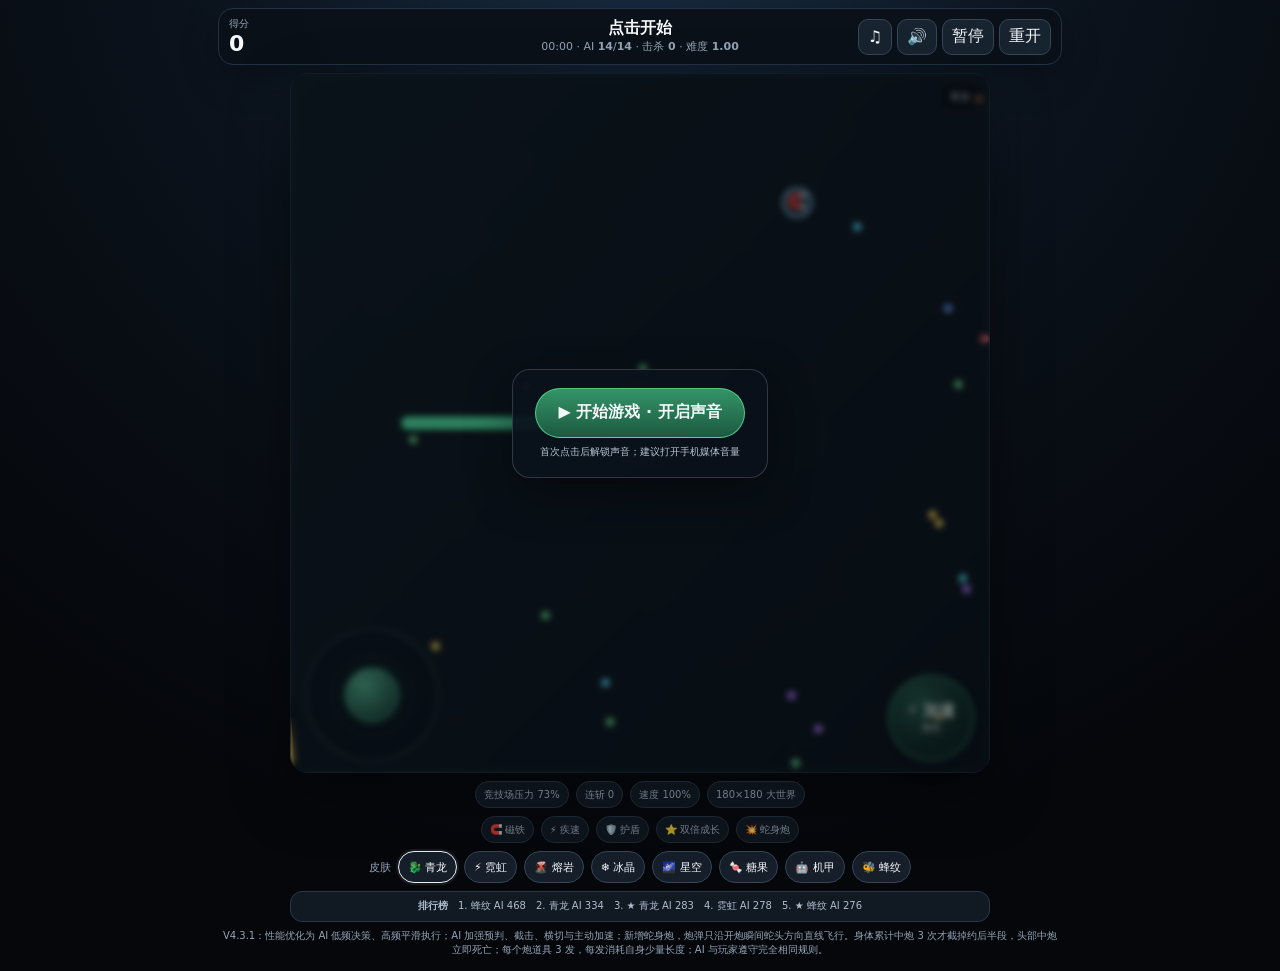
==== commit c52fcc6d: "Switch Snake Arena homepage to V4.3.1" ====
--- a/snake/index.html
+++ b/snake/index.html
@@ -4,8 +4,11 @@
 <meta charset="utf-8">
 <meta name="viewport" content="width=device-width,initial-scale=1,maximum-scale=1,user-scalable=no,viewport-fit=cover">
 <meta name="theme-color" content="#071017">
-<title>贪吃蛇·大世界竞技 V4.3</title>
+<title>贪吃蛇·大世界竞技 V4.3.1</title>
 <link rel="stylesheet" href="./v43.css?v=20260926-2127">
+<style>
+.right-controls{position:relative;width:104px;height:150px;pointer-events:none;flex:0 0 104px}.right-controls .boost{position:absolute;right:0;bottom:0;pointer-events:auto}.fire{position:absolute;right:5px;bottom:92px;width:66px;height:66px;border-radius:50%;pointer-events:auto;touch-action:none;user-select:none;border:1.5px solid rgba(255,215,90,.72);background:radial-gradient(circle at 38% 32%,rgba(255,225,120,.38),rgba(130,83,25,.3) 62%,rgba(30,18,7,.18));box-shadow:inset 0 0 18px rgba(255,211,72,.12),0 6px 18px rgba(0,0,0,.25);color:#fff7cf;font-weight:900;text-shadow:0 1px 3px #000;cursor:pointer}.fire small{display:block;font-size:10px;color:#ffe89d}.fire:active{transform:scale(.94)}.fire.hidden{display:none}@media(max-width:620px){.right-controls{width:94px;height:132px;flex-basis:94px}.fire{right:4px;bottom:80px;width:61px;height:61px;font-size:12px}.fire small{font-size:9px}}
+</style>
 </head>
 <body>
 <div class="wrap" id="app">
@@ -20,14 +23,20 @@
     <div class="kill-flash" id="killFlash"></div>
     <div class="kill-banner" id="killBanner">DOUBLE KILL · 双杀</div>
     <div class="sound-gate" id="soundGate"><div class="sound-card"><button id="startGame" type="button">▶ 开始游戏 · 开启声音</button><small>首次点击后解锁声音；建议打开手机媒体音量</small></div></div>
-    <div class="hud-controls"><div class="joy" id="joy" aria-label="方向摇杆"><div class="stick" id="stick"></div></div><button class="boost" id="boost" type="button">⚡ 加速<small>按住</small></button></div>
+    <div class="hud-controls">
+      <div class="joy" id="joy" aria-label="方向摇杆"><div class="stick" id="stick"></div></div>
+      <div class="right-controls">
+        <button class="fire hidden" id="fire" type="button">💥 开炮<small id="fireCount">×0</small></button>
+        <button class="boost" id="boost" type="button">⚡ 加速<small>按住</small></button>
+      </div>
+    </div>
   </div>
   <div class="meta"><span id="pressureLabel">竞技场压力 0%</span><span id="streakLabel">连斩 0</span><span id="speed">速度 100%</span><span>180×180 大世界</span></div>
-  <div class="powerbar"><span class="effect" id="fxMagnet">🧲 磁铁</span><span class="effect" id="fxSpeed">⚡ 疾速</span><span class="effect" id="fxShield">🛡️ 护盾</span><span class="effect" id="fxGrowth">⭐ 双倍成长</span></div>
+  <div class="powerbar"><span class="effect" id="fxMagnet">🧲 磁铁</span><span class="effect" id="fxSpeed">⚡ 疾速</span><span class="effect" id="fxShield">🛡️ 护盾</span><span class="effect" id="fxGrowth">⭐ 双倍成长</span><span class="effect" id="fxCannon">💥 蛇身炮</span></div>
   <div class="skinbar"><span class="skinlabel">皮肤</span><button class="skin active" data-skin="qinglong">🐉 青龙</button><button class="skin" data-skin="neon">⚡ 霓虹</button><button class="skin" data-skin="lava">🌋 熔岩</button><button class="skin" data-skin="ice">❄️ 冰晶</button><button class="skin" data-skin="star">🌌 星空</button><button class="skin" data-skin="candy">🍬 糖果</button><button class="skin" data-skin="mech">🤖 机甲</button><button class="skin" data-skin="bee">🐝 蜂纹</button></div>
   <div class="leader" id="leader">排行榜加载中…</div>
-  <div class="note">V4.3：玩家保留小半径快速绕圈；AI 允许短时绕圈但会强制脱离，不能无限原地绕；AI 新增追击、预判截击、横切封路和主动加速反杀；AI 靠近边界会回场不再突然整条消失；死亡蛇身优先保留为高亮能量豆；战斗音量和连杀震屏继续加强。</div>
+  <div class="note">V4.3.1：性能优化为 AI 低频决策、高频平滑执行；AI 加强预判、截击、横切与主动加速；新增蛇身炮，炮弹只沿开炮瞬间蛇头方向直线飞行。身体累计中炮 3 次才截掉约后半段，头部中炮立即死亡；每个炮道具 3 发，每发消耗自身少量长度；AI 与玩家遵守完全相同规则。</div>
 </div>
-<script src="./v43.js?v=20260926-2127"></script>
+<script src="./v431.js?v=20260926-2146"></script>
 </body>
 </html>
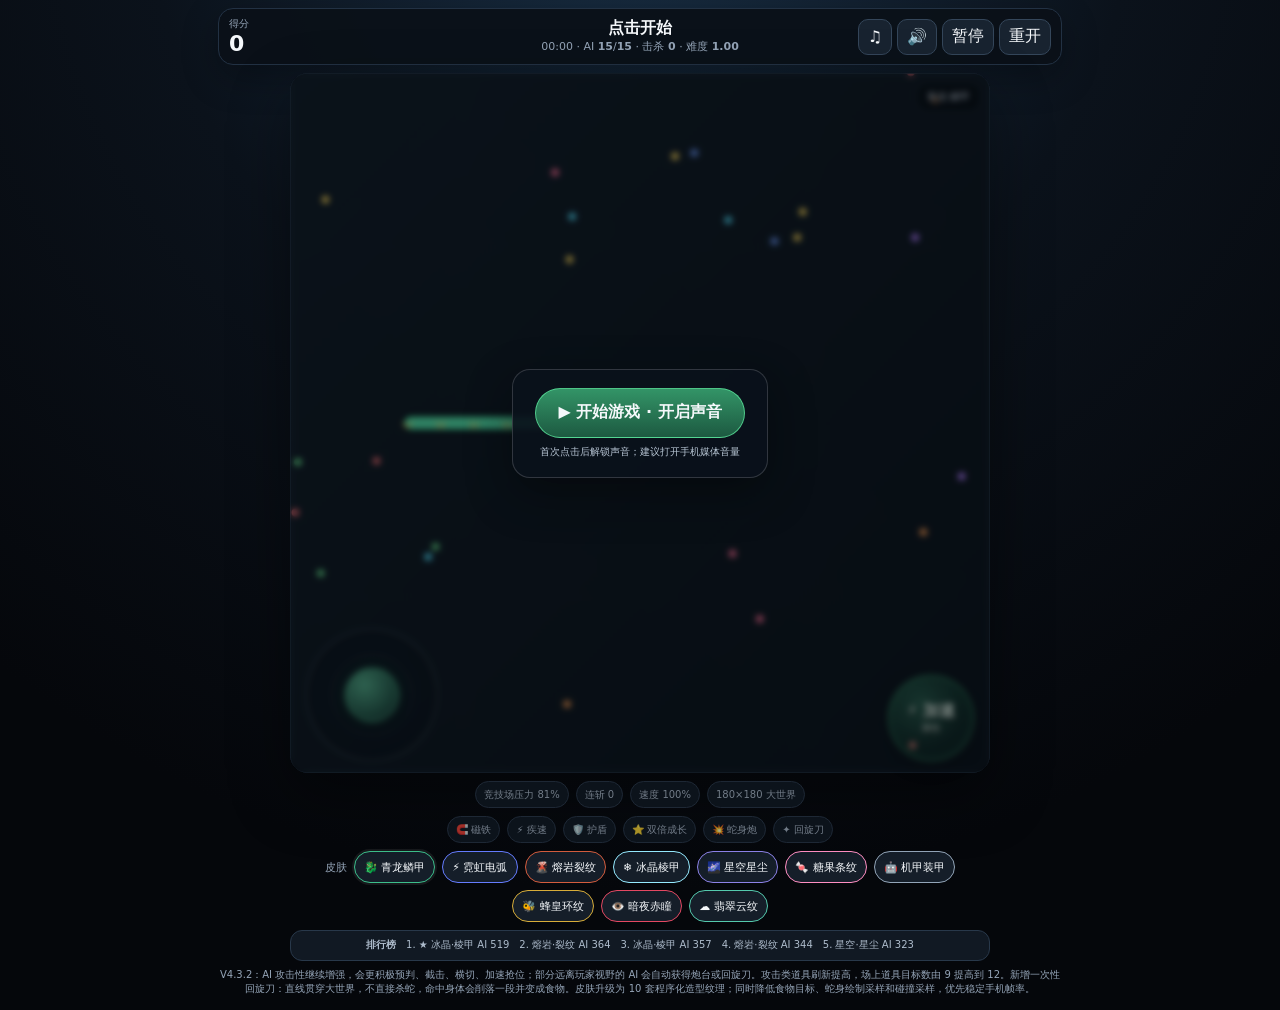
==== commit 1007d741: "Switch Snake Arena homepage to V4.3.2" ====
--- a/snake/index.html
+++ b/snake/index.html
@@ -4,10 +4,10 @@
 <meta charset="utf-8">
 <meta name="viewport" content="width=device-width,initial-scale=1,maximum-scale=1,user-scalable=no,viewport-fit=cover">
 <meta name="theme-color" content="#071017">
-<title>贪吃蛇·大世界竞技 V4.3.1</title>
+<title>贪吃蛇·大世界竞技 V4.3.2</title>
 <link rel="stylesheet" href="./v43.css?v=20260926-2127">
 <style>
-.right-controls{position:relative;width:104px;height:150px;pointer-events:none;flex:0 0 104px}.right-controls .boost{position:absolute;right:0;bottom:0;pointer-events:auto}.fire{position:absolute;right:5px;bottom:92px;width:66px;height:66px;border-radius:50%;pointer-events:auto;touch-action:none;user-select:none;border:1.5px solid rgba(255,215,90,.72);background:radial-gradient(circle at 38% 32%,rgba(255,225,120,.38),rgba(130,83,25,.3) 62%,rgba(30,18,7,.18));box-shadow:inset 0 0 18px rgba(255,211,72,.12),0 6px 18px rgba(0,0,0,.25);color:#fff7cf;font-weight:900;text-shadow:0 1px 3px #000;cursor:pointer}.fire small{display:block;font-size:10px;color:#ffe89d}.fire:active{transform:scale(.94)}.fire.hidden{display:none}@media(max-width:620px){.right-controls{width:94px;height:132px;flex-basis:94px}.fire{right:4px;bottom:80px;width:61px;height:61px;font-size:12px}.fire small{font-size:9px}}
+.right-controls{position:relative;width:142px;height:154px;pointer-events:none;flex:0 0 142px}.right-controls .boost{position:absolute;right:0;bottom:0;pointer-events:auto}.weapon{position:absolute;border-radius:50%;pointer-events:auto;touch-action:none;user-select:none;color:#fff;font-weight:900;text-shadow:0 1px 3px #000;cursor:pointer}.weapon small{display:block;font-size:9px}.weapon:active{transform:scale(.94)}.weapon.hidden{display:none}.fire{right:5px;bottom:91px;width:66px;height:66px;border:1.5px solid rgba(255,215,90,.72);background:radial-gradient(circle at 38% 32%,rgba(255,225,120,.38),rgba(130,83,25,.3) 62%,rgba(30,18,7,.18));box-shadow:inset 0 0 18px rgba(255,211,72,.12),0 6px 18px rgba(0,0,0,.25);color:#fff7cf}.blade{right:76px;bottom:72px;width:58px;height:58px;border:1.5px solid rgba(255,130,215,.72);background:radial-gradient(circle at 38% 32%,rgba(255,190,235,.40),rgba(112,42,98,.32) 62%,rgba(28,10,26,.2));box-shadow:inset 0 0 18px rgba(255,120,215,.13),0 6px 18px rgba(0,0,0,.25);color:#ffe8fa}.skin[data-skin="qinglong"]{border-color:#3cbf8b}.skin[data-skin="neon"]{border-color:#657cff}.skin[data-skin="lava"]{border-color:#d45c3d}.skin[data-skin="ice"]{border-color:#95eaff}.skin[data-skin="star"]{border-color:#8d82e8}.skin[data-skin="candy"]{border-color:#ff8ec2}.skin[data-skin="mech"]{border-color:#93a5b8}.skin[data-skin="bee"]{border-color:#d8ad39}.skin[data-skin="shadow"]{border-color:#e44862}.skin[data-skin="jade"]{border-color:#54c9ad}@media(max-width:620px){.right-controls{width:130px;height:138px;flex-basis:130px}.fire{right:4px;bottom:80px;width:61px;height:61px;font-size:12px}.blade{right:69px;bottom:63px;width:53px;height:53px;font-size:11px}.weapon small{font-size:8px}}
 </style>
 </head>
 <body>
@@ -19,24 +19,25 @@
   </div>
   <div class="stage">
     <canvas id="board" width="700" height="700"></canvas>
-    <div class="corner-badge" id="skinName">青龙</div>
+    <div class="corner-badge" id="skinName">青龙·鳞甲</div>
     <div class="kill-flash" id="killFlash"></div>
     <div class="kill-banner" id="killBanner">DOUBLE KILL · 双杀</div>
     <div class="sound-gate" id="soundGate"><div class="sound-card"><button id="startGame" type="button">▶ 开始游戏 · 开启声音</button><small>首次点击后解锁声音；建议打开手机媒体音量</small></div></div>
     <div class="hud-controls">
       <div class="joy" id="joy" aria-label="方向摇杆"><div class="stick" id="stick"></div></div>
       <div class="right-controls">
-        <button class="fire hidden" id="fire" type="button">💥 开炮<small id="fireCount">×0</small></button>
+        <button class="weapon blade hidden" id="blade" type="button">✦ 飞刀<small id="bladeCount">×0</small></button>
+        <button class="weapon fire hidden" id="fire" type="button">💥 开炮<small id="fireCount">×0</small></button>
         <button class="boost" id="boost" type="button">⚡ 加速<small>按住</small></button>
       </div>
     </div>
   </div>
   <div class="meta"><span id="pressureLabel">竞技场压力 0%</span><span id="streakLabel">连斩 0</span><span id="speed">速度 100%</span><span>180×180 大世界</span></div>
-  <div class="powerbar"><span class="effect" id="fxMagnet">🧲 磁铁</span><span class="effect" id="fxSpeed">⚡ 疾速</span><span class="effect" id="fxShield">🛡️ 护盾</span><span class="effect" id="fxGrowth">⭐ 双倍成长</span><span class="effect" id="fxCannon">💥 蛇身炮</span></div>
-  <div class="skinbar"><span class="skinlabel">皮肤</span><button class="skin active" data-skin="qinglong">🐉 青龙</button><button class="skin" data-skin="neon">⚡ 霓虹</button><button class="skin" data-skin="lava">🌋 熔岩</button><button class="skin" data-skin="ice">❄️ 冰晶</button><button class="skin" data-skin="star">🌌 星空</button><button class="skin" data-skin="candy">🍬 糖果</button><button class="skin" data-skin="mech">🤖 机甲</button><button class="skin" data-skin="bee">🐝 蜂纹</button></div>
+  <div class="powerbar"><span class="effect" id="fxMagnet">🧲 磁铁</span><span class="effect" id="fxSpeed">⚡ 疾速</span><span class="effect" id="fxShield">🛡️ 护盾</span><span class="effect" id="fxGrowth">⭐ 双倍成长</span><span class="effect" id="fxCannon">💥 蛇身炮</span><span class="effect" id="fxBlade">✦ 回旋刀</span></div>
+  <div class="skinbar"><span class="skinlabel">皮肤</span><button class="skin active" data-skin="qinglong">🐉 青龙鳞甲</button><button class="skin" data-skin="neon">⚡ 霓虹电弧</button><button class="skin" data-skin="lava">🌋 熔岩裂纹</button><button class="skin" data-skin="ice">❄️ 冰晶棱甲</button><button class="skin" data-skin="star">🌌 星空星尘</button><button class="skin" data-skin="candy">🍬 糖果条纹</button><button class="skin" data-skin="mech">🤖 机甲装甲</button><button class="skin" data-skin="bee">🐝 蜂皇环纹</button><button class="skin" data-skin="shadow">👁️ 暗夜赤瞳</button><button class="skin" data-skin="jade">☁️ 翡翠云纹</button></div>
   <div class="leader" id="leader">排行榜加载中…</div>
-  <div class="note">V4.3.1：性能优化为 AI 低频决策、高频平滑执行；AI 加强预判、截击、横切与主动加速；新增蛇身炮，炮弹只沿开炮瞬间蛇头方向直线飞行。身体累计中炮 3 次才截掉约后半段，头部中炮立即死亡；每个炮道具 3 发，每发消耗自身少量长度；AI 与玩家遵守完全相同规则。</div>
+  <div class="note">V4.3.2：AI 攻击性继续增强，会更积极预判、截击、横切、加速抢位；部分远离玩家视野的 AI 会自动获得炮台或回旋刀。攻击类道具刷新提高，场上道具目标数由 9 提高到 12。新增一次性回旋刀：直线贯穿大世界，不直接杀蛇，命中身体会削落一段并变成食物。皮肤升级为 10 套程序化造型纹理；同时降低食物目标、蛇身绘制采样和碰撞采样，优先稳定手机帧率。</div>
 </div>
-<script src="./v431.js?v=20260926-2146"></script>
+<script src="./v432.js?v=20260926-2226"></script>
 </body>
 </html>
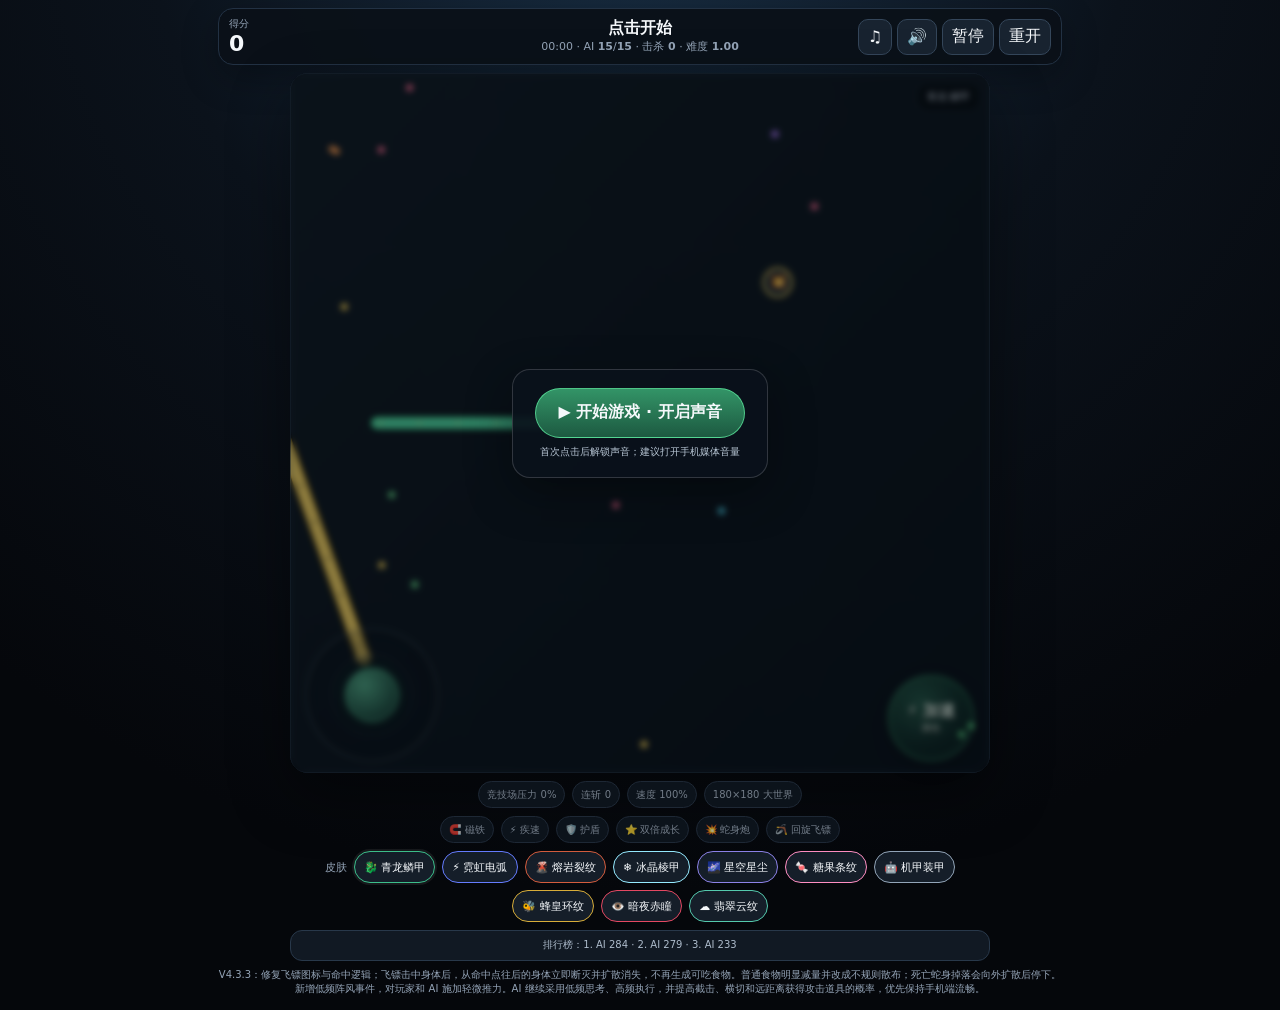
==== commit bf49c147: "Switch Snake Arena homepage to V4.3.3" ====
--- a/snake/index.html
+++ b/snake/index.html
@@ -4,7 +4,7 @@
 <meta charset="utf-8">
 <meta name="viewport" content="width=device-width,initial-scale=1,maximum-scale=1,user-scalable=no,viewport-fit=cover">
 <meta name="theme-color" content="#071017">
-<title>贪吃蛇·大世界竞技 V4.3.2</title>
+<title>贪吃蛇·大世界竞技 V4.3.3</title>
 <link rel="stylesheet" href="./v43.css?v=20260926-2127">
 <style>
 .right-controls{position:relative;width:142px;height:154px;pointer-events:none;flex:0 0 142px}.right-controls .boost{position:absolute;right:0;bottom:0;pointer-events:auto}.weapon{position:absolute;border-radius:50%;pointer-events:auto;touch-action:none;user-select:none;color:#fff;font-weight:900;text-shadow:0 1px 3px #000;cursor:pointer}.weapon small{display:block;font-size:9px}.weapon:active{transform:scale(.94)}.weapon.hidden{display:none}.fire{right:5px;bottom:91px;width:66px;height:66px;border:1.5px solid rgba(255,215,90,.72);background:radial-gradient(circle at 38% 32%,rgba(255,225,120,.38),rgba(130,83,25,.3) 62%,rgba(30,18,7,.18));box-shadow:inset 0 0 18px rgba(255,211,72,.12),0 6px 18px rgba(0,0,0,.25);color:#fff7cf}.blade{right:76px;bottom:72px;width:58px;height:58px;border:1.5px solid rgba(255,130,215,.72);background:radial-gradient(circle at 38% 32%,rgba(255,190,235,.40),rgba(112,42,98,.32) 62%,rgba(28,10,26,.2));box-shadow:inset 0 0 18px rgba(255,120,215,.13),0 6px 18px rgba(0,0,0,.25);color:#ffe8fa}.skin[data-skin="qinglong"]{border-color:#3cbf8b}.skin[data-skin="neon"]{border-color:#657cff}.skin[data-skin="lava"]{border-color:#d45c3d}.skin[data-skin="ice"]{border-color:#95eaff}.skin[data-skin="star"]{border-color:#8d82e8}.skin[data-skin="candy"]{border-color:#ff8ec2}.skin[data-skin="mech"]{border-color:#93a5b8}.skin[data-skin="bee"]{border-color:#d8ad39}.skin[data-skin="shadow"]{border-color:#e44862}.skin[data-skin="jade"]{border-color:#54c9ad}@media(max-width:620px){.right-controls{width:130px;height:138px;flex-basis:130px}.fire{right:4px;bottom:80px;width:61px;height:61px;font-size:12px}.blade{right:69px;bottom:63px;width:53px;height:53px;font-size:11px}.weapon small{font-size:8px}}
@@ -26,18 +26,18 @@
     <div class="hud-controls">
       <div class="joy" id="joy" aria-label="方向摇杆"><div class="stick" id="stick"></div></div>
       <div class="right-controls">
-        <button class="weapon blade hidden" id="blade" type="button">✦ 飞刀<small id="bladeCount">×0</small></button>
+        <button class="weapon blade hidden" id="blade" type="button">🪃 飞镖<small id="bladeCount">×0</small></button>
         <button class="weapon fire hidden" id="fire" type="button">💥 开炮<small id="fireCount">×0</small></button>
         <button class="boost" id="boost" type="button">⚡ 加速<small>按住</small></button>
       </div>
     </div>
   </div>
   <div class="meta"><span id="pressureLabel">竞技场压力 0%</span><span id="streakLabel">连斩 0</span><span id="speed">速度 100%</span><span>180×180 大世界</span></div>
-  <div class="powerbar"><span class="effect" id="fxMagnet">🧲 磁铁</span><span class="effect" id="fxSpeed">⚡ 疾速</span><span class="effect" id="fxShield">🛡️ 护盾</span><span class="effect" id="fxGrowth">⭐ 双倍成长</span><span class="effect" id="fxCannon">💥 蛇身炮</span><span class="effect" id="fxBlade">✦ 回旋刀</span></div>
+  <div class="powerbar"><span class="effect" id="fxMagnet">🧲 磁铁</span><span class="effect" id="fxSpeed">⚡ 疾速</span><span class="effect" id="fxShield">🛡️ 护盾</span><span class="effect" id="fxGrowth">⭐ 双倍成长</span><span class="effect" id="fxCannon">💥 蛇身炮</span><span class="effect" id="fxBlade">🪃 回旋飞镖</span></div>
   <div class="skinbar"><span class="skinlabel">皮肤</span><button class="skin active" data-skin="qinglong">🐉 青龙鳞甲</button><button class="skin" data-skin="neon">⚡ 霓虹电弧</button><button class="skin" data-skin="lava">🌋 熔岩裂纹</button><button class="skin" data-skin="ice">❄️ 冰晶棱甲</button><button class="skin" data-skin="star">🌌 星空星尘</button><button class="skin" data-skin="candy">🍬 糖果条纹</button><button class="skin" data-skin="mech">🤖 机甲装甲</button><button class="skin" data-skin="bee">🐝 蜂皇环纹</button><button class="skin" data-skin="shadow">👁️ 暗夜赤瞳</button><button class="skin" data-skin="jade">☁️ 翡翠云纹</button></div>
   <div class="leader" id="leader">排行榜加载中…</div>
-  <div class="note">V4.3.2：AI 攻击性继续增强，会更积极预判、截击、横切、加速抢位；部分远离玩家视野的 AI 会自动获得炮台或回旋刀。攻击类道具刷新提高，场上道具目标数由 9 提高到 12。新增一次性回旋刀：直线贯穿大世界，不直接杀蛇，命中身体会削落一段并变成食物。皮肤升级为 10 套程序化造型纹理；同时降低食物目标、蛇身绘制采样和碰撞采样，优先稳定手机帧率。</div>
+  <div class="note">V4.3.3：修复飞镖图标与命中逻辑；飞镖击中身体后，从命中点往后的身体立即断灭并扩散消失，不再生成可吃食物。普通食物明显减量并改成不规则散布；死亡蛇身掉落会向外扩散后停下。新增低频阵风事件，对玩家和 AI 施加轻微推力。AI 继续采用低频思考、高频执行，并提高截击、横切和远距离获得攻击道具的概率，优先保持手机端流畅。</div>
 </div>
-<script src="./v432.js?v=20260926-2226"></script>
+<script src="./v433.js?v=20260926-2253"></script>
 </body>
 </html>
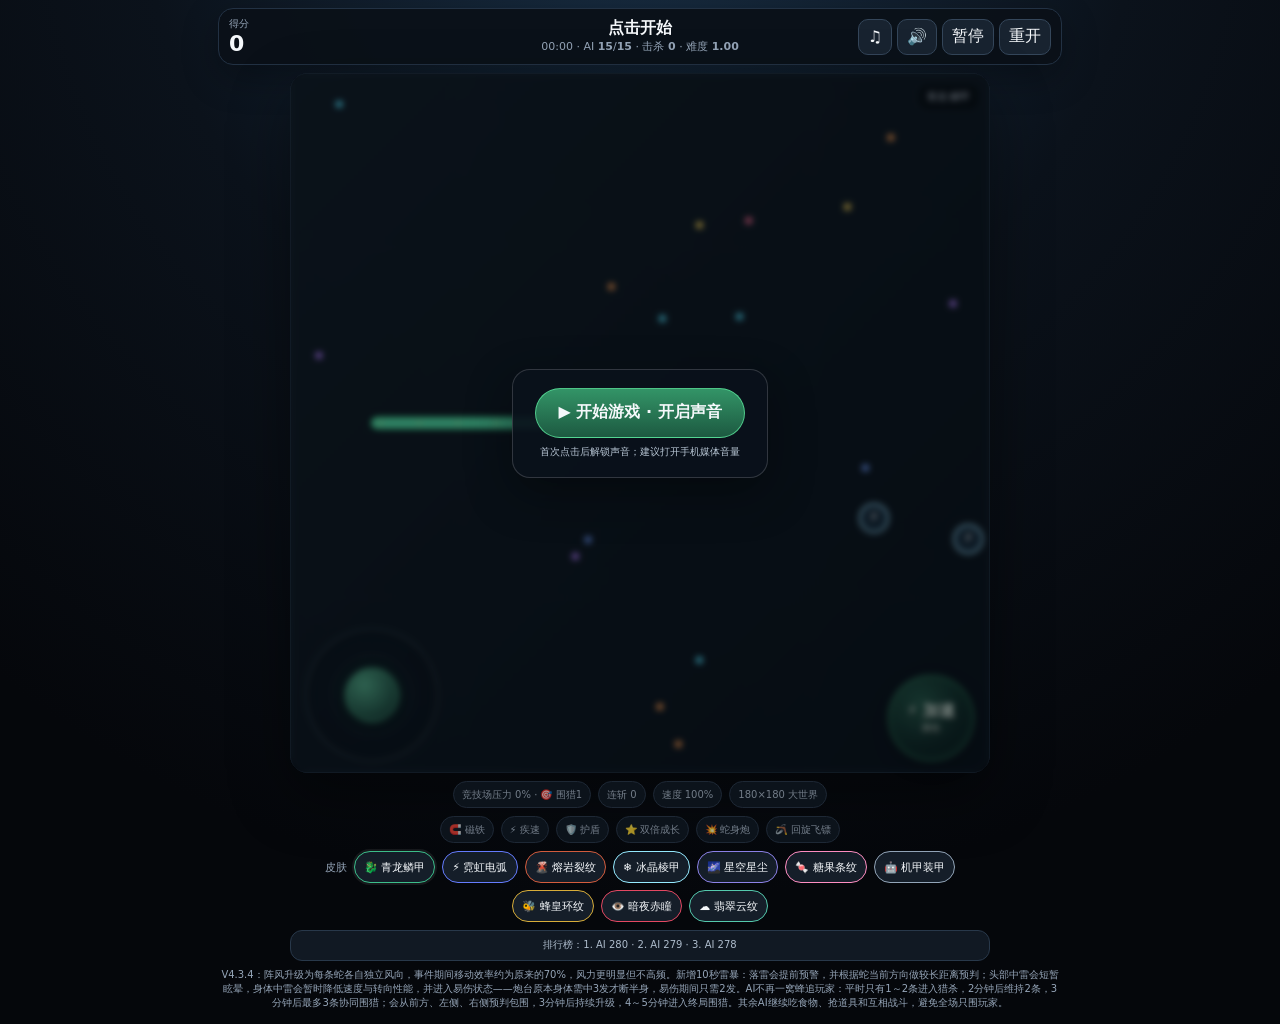
==== commit 98df9b38: "Switch Snake Arena homepage to V4.3.4" ====
--- a/snake/index.html
+++ b/snake/index.html
@@ -4,7 +4,7 @@
 <meta charset="utf-8">
 <meta name="viewport" content="width=device-width,initial-scale=1,maximum-scale=1,user-scalable=no,viewport-fit=cover">
 <meta name="theme-color" content="#071017">
-<title>贪吃蛇·大世界竞技 V4.3.3</title>
+<title>贪吃蛇·大世界竞技 V4.3.4</title>
 <link rel="stylesheet" href="./v43.css?v=20260926-2127">
 <style>
 .right-controls{position:relative;width:142px;height:154px;pointer-events:none;flex:0 0 142px}.right-controls .boost{position:absolute;right:0;bottom:0;pointer-events:auto}.weapon{position:absolute;border-radius:50%;pointer-events:auto;touch-action:none;user-select:none;color:#fff;font-weight:900;text-shadow:0 1px 3px #000;cursor:pointer}.weapon small{display:block;font-size:9px}.weapon:active{transform:scale(.94)}.weapon.hidden{display:none}.fire{right:5px;bottom:91px;width:66px;height:66px;border:1.5px solid rgba(255,215,90,.72);background:radial-gradient(circle at 38% 32%,rgba(255,225,120,.38),rgba(130,83,25,.3) 62%,rgba(30,18,7,.18));box-shadow:inset 0 0 18px rgba(255,211,72,.12),0 6px 18px rgba(0,0,0,.25);color:#fff7cf}.blade{right:76px;bottom:72px;width:58px;height:58px;border:1.5px solid rgba(255,130,215,.72);background:radial-gradient(circle at 38% 32%,rgba(255,190,235,.40),rgba(112,42,98,.32) 62%,rgba(28,10,26,.2));box-shadow:inset 0 0 18px rgba(255,120,215,.13),0 6px 18px rgba(0,0,0,.25);color:#ffe8fa}.skin[data-skin="qinglong"]{border-color:#3cbf8b}.skin[data-skin="neon"]{border-color:#657cff}.skin[data-skin="lava"]{border-color:#d45c3d}.skin[data-skin="ice"]{border-color:#95eaff}.skin[data-skin="star"]{border-color:#8d82e8}.skin[data-skin="candy"]{border-color:#ff8ec2}.skin[data-skin="mech"]{border-color:#93a5b8}.skin[data-skin="bee"]{border-color:#d8ad39}.skin[data-skin="shadow"]{border-color:#e44862}.skin[data-skin="jade"]{border-color:#54c9ad}@media(max-width:620px){.right-controls{width:130px;height:138px;flex-basis:130px}.fire{right:4px;bottom:80px;width:61px;height:61px;font-size:12px}.blade{right:69px;bottom:63px;width:53px;height:53px;font-size:11px}.weapon small{font-size:8px}}
@@ -36,8 +36,8 @@
   <div class="powerbar"><span class="effect" id="fxMagnet">🧲 磁铁</span><span class="effect" id="fxSpeed">⚡ 疾速</span><span class="effect" id="fxShield">🛡️ 护盾</span><span class="effect" id="fxGrowth">⭐ 双倍成长</span><span class="effect" id="fxCannon">💥 蛇身炮</span><span class="effect" id="fxBlade">🪃 回旋飞镖</span></div>
   <div class="skinbar"><span class="skinlabel">皮肤</span><button class="skin active" data-skin="qinglong">🐉 青龙鳞甲</button><button class="skin" data-skin="neon">⚡ 霓虹电弧</button><button class="skin" data-skin="lava">🌋 熔岩裂纹</button><button class="skin" data-skin="ice">❄️ 冰晶棱甲</button><button class="skin" data-skin="star">🌌 星空星尘</button><button class="skin" data-skin="candy">🍬 糖果条纹</button><button class="skin" data-skin="mech">🤖 机甲装甲</button><button class="skin" data-skin="bee">🐝 蜂皇环纹</button><button class="skin" data-skin="shadow">👁️ 暗夜赤瞳</button><button class="skin" data-skin="jade">☁️ 翡翠云纹</button></div>
   <div class="leader" id="leader">排行榜加载中…</div>
-  <div class="note">V4.3.3：修复飞镖图标与命中逻辑；飞镖击中身体后，从命中点往后的身体立即断灭并扩散消失，不再生成可吃食物。普通食物明显减量并改成不规则散布；死亡蛇身掉落会向外扩散后停下。新增低频阵风事件，对玩家和 AI 施加轻微推力。AI 继续采用低频思考、高频执行，并提高截击、横切和远距离获得攻击道具的概率，优先保持手机端流畅。</div>
+  <div class="note">V4.3.4：阵风升级为每条蛇各自独立风向，事件期间移动效率约为原来的70%，风力更明显但不高频。新增10秒雷暴：落雷会提前预警，并根据蛇当前方向做较长距离预判；头部中雷会短暂眩晕，身体中雷会暂时降低速度与转向性能，并进入易伤状态——炮台原本身体需中3发才断半身，易伤期间只需2发。AI不再一窝蜂追玩家：平时只有1～2条进入猎杀，2分钟后维持2条，3分钟后最多3条协同围猎；会从前方、左侧、右侧预判包围，3分钟后持续升级，4～5分钟进入终局围猎。其余AI继续吃食物、抢道具和互相战斗，避免全场只围玩家。</div>
 </div>
-<script src="./v433.js?v=20260926-2253"></script>
+<script src="./v434.js?v=20260926-2347"></script>
 </body>
 </html>
